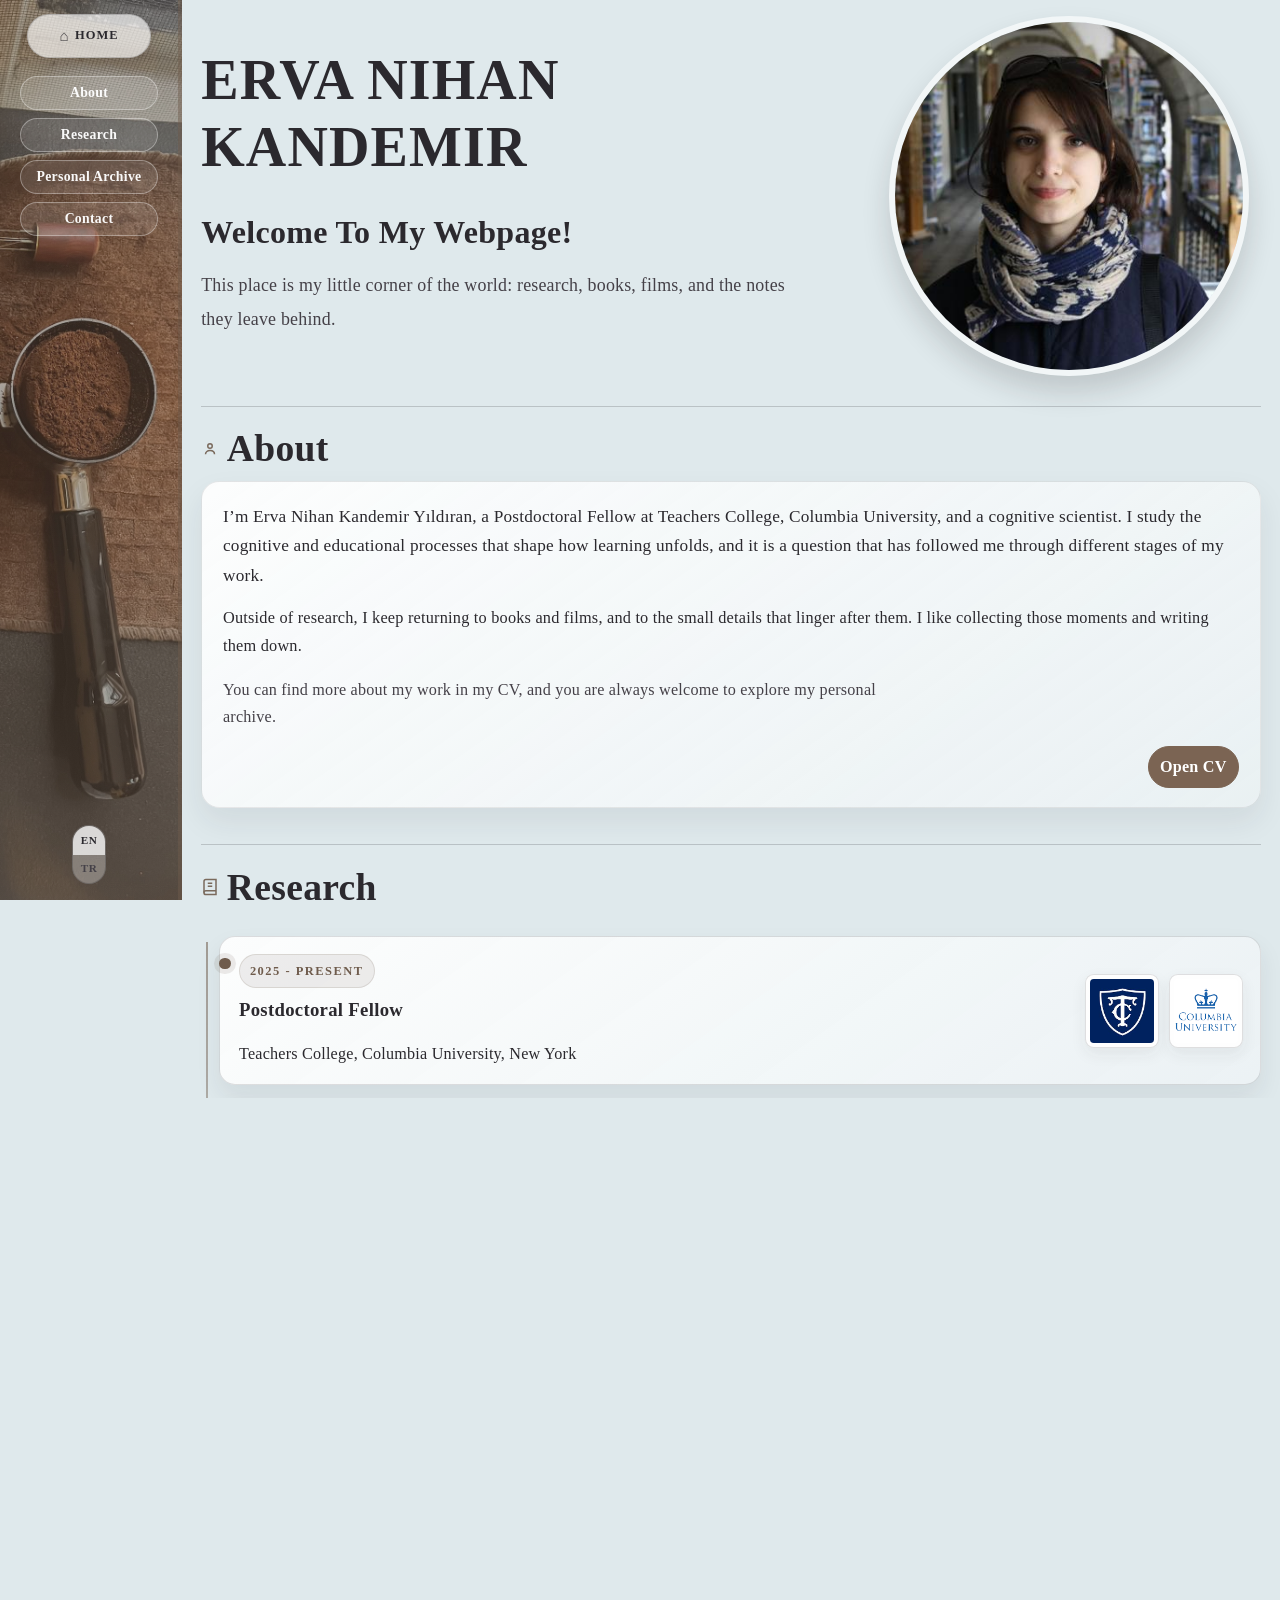
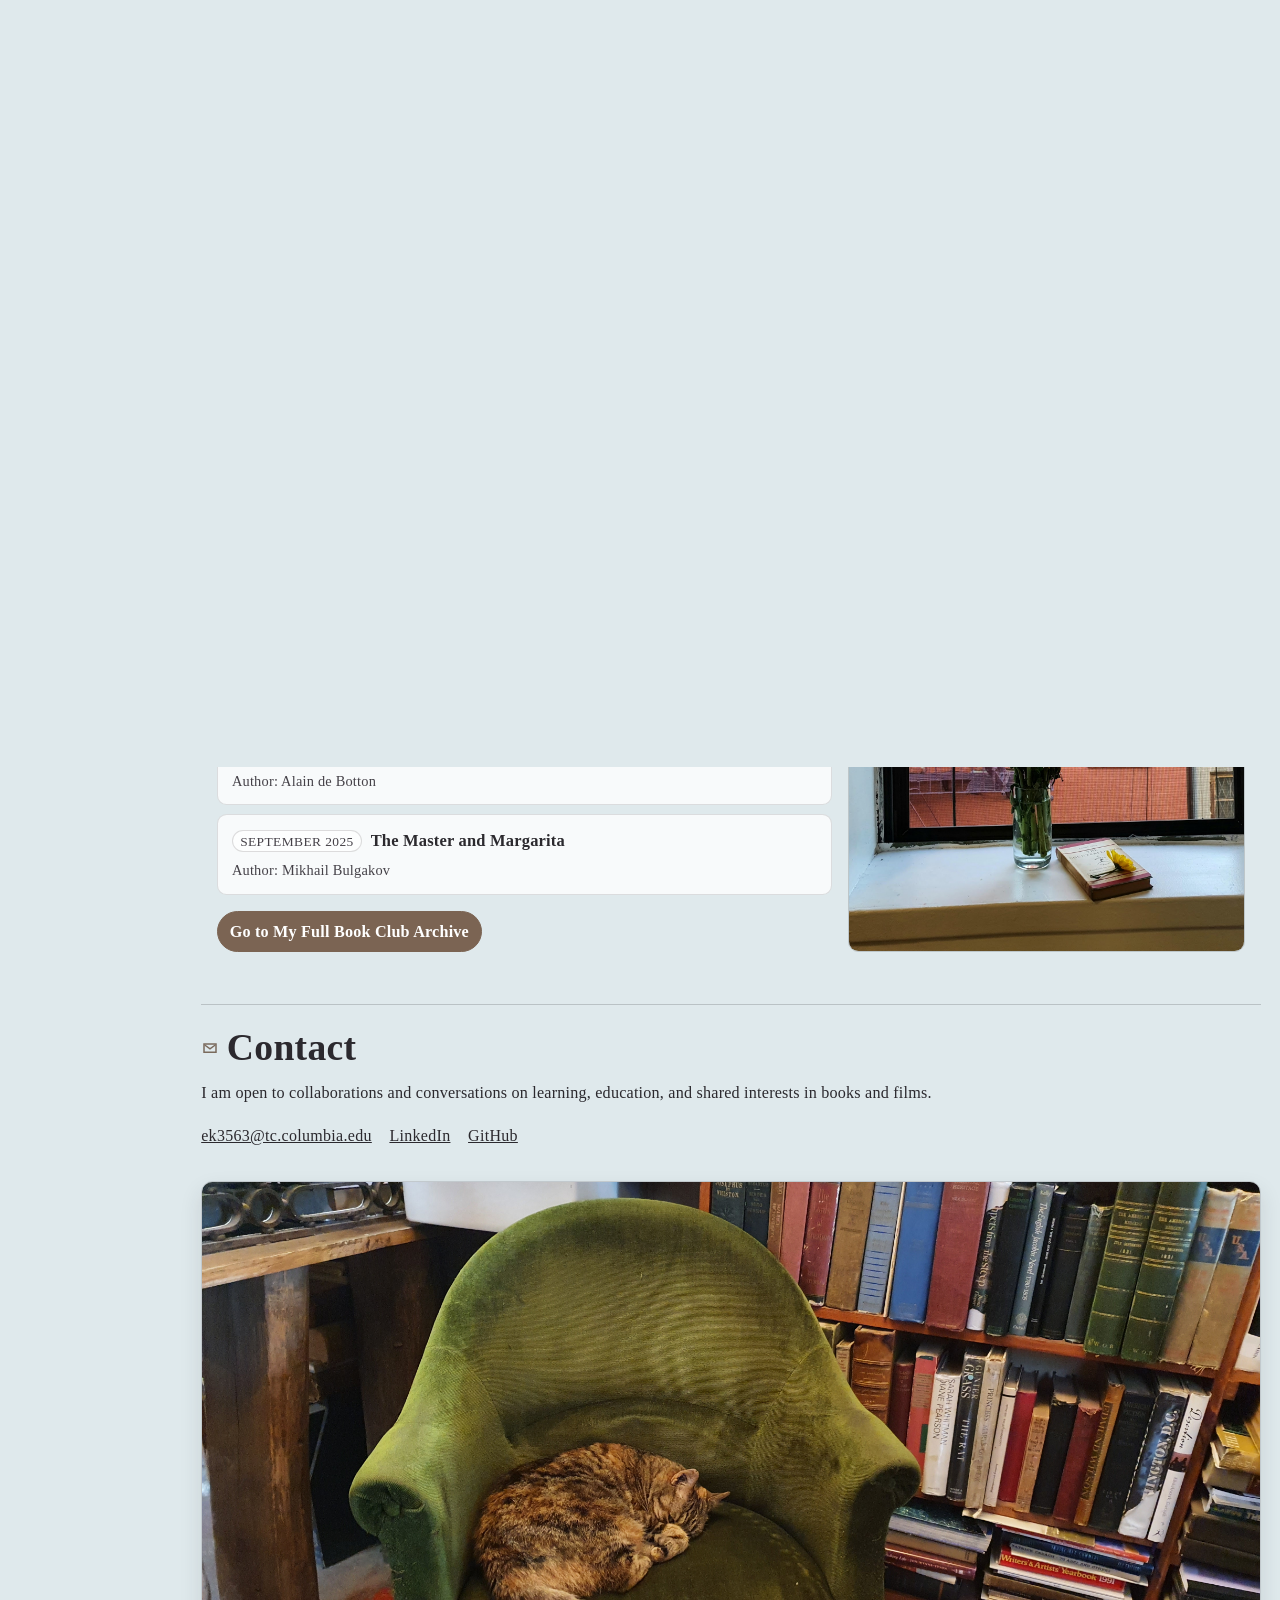
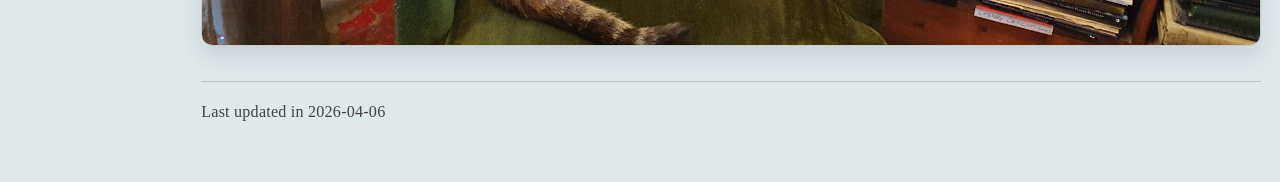
==== index.html @ 803fb1ad "aboutsection" ====
<!DOCTYPE html>
<html lang="en">
  <head>
    <meta charset="UTF-8" />
    <meta name="viewport" content="width=device-width, initial-scale=1.0" />
    <title>Erva Nihan Kandemir</title>
    <meta
      name="description"
      content="Personal website of Erva Nihan Kandemir: research, writing, and journal notes on films and books."
    />
    <link rel="preconnect" href="https://fonts.googleapis.com" />
    <link rel="preconnect" href="https://fonts.gstatic.com" crossorigin />
    <link rel="stylesheet" href="styles.css" />
  </head>
  <body>
    <div class="site-shell">
      <aside class="left-rail">
        <a class="ek-mark" href="index.html" aria-label="Home">
          Home
        </a>
        <nav class="site-nav" aria-label="Main navigation" data-i18n-aria-label="navAria">
          <a href="#about" data-i18n="navAbout">About</a>
          <a href="#work" data-i18n="navResearch">Research</a>
          <a href="#journal" data-i18n="navCorner">Personal Archive</a>
          <a href="#contact" data-i18n="navContact">Contact</a>
        </nav>
        <div class="lang-toggle" role="group" aria-label="Language switcher">
          <button class="lang-button is-active" data-lang-switch="en" type="button">EN</button>
          <button class="lang-button" data-lang-switch="tr" type="button">TR</button>
        </div>
      </aside>

      <div class="main-column">
        <main>
          <section class="hero section-reveal">
            <div class="hero-copy">
              <h1 data-i18n="heroName">ERVA NIHAN KANDEMIR</h1>
              <h2 class="hero-welcome" data-i18n="heroWelcome">Welcome To My Webpage!</h2>
              <p class="hero-text hero-intro-inline" data-i18n="heroSiteIntro">
                On this website, I share my research, reading life, and personal notes on books and films.
              </p>
            </div>
            <figure class="hero-photo-wrap">
              <img
                src="assets/images/profile/erva_resized_for_scholar.jpg"
                alt="Portrait of Erva Nihan Kandemir"
                class="hero-photo"
              />
            </figure>
          </section>

          <section class="section section-reveal about-section" id="about">
            <div class="section-heading">
              <h2 class="section-title-with-icon">
                <svg class="section-title-icon" viewBox="0 0 24 24" fill="none" stroke="currentColor" stroke-width="2" aria-hidden="true">
                  <circle cx="12" cy="8" r="3"></circle>
                  <path d="M6 19c0-3.2 2.7-5 6-5s6 1.8 6 5"></path>
                </svg>
                <span data-i18n="aboutTitle">About</span>
              </h2>
            </div>
            <div class="about-card">
              <div class="about-copy" data-i18n-html="aboutIntroMerged">
                <p>I’m Erva Nihan Kandemir Yıldıran, a Postdoctoral Fellow at Teachers College, Columbia University, and a cognitive scientist. I study the cognitive and educational processes that shape how learning unfolds, and it is a question that has followed me through different stages of my work.</p>
                <p>Outside of research, I keep returning to books and films, and to the small details that linger after them. I like collecting those moments and writing them down.</p>
              </div>
              <p class="section-end-cta">
                <span class="about-cv-note" data-i18n="aboutCvPrompt">Take a look at my CV for a fuller view of my academic path, research, and teaching.</span>
              </p>
              <p class="section-end-cta section-end-cta-right">
                <a href="cv.html" class="rail-action-link rail-action-link-brown" data-i18n="openCvButton">Open CV</a>
              </p>
            </div>
          </section>

          <section class="section section-reveal" id="work">
            <div class="section-heading">
              <h2 class="section-title-with-icon">
                <svg class="section-title-icon" viewBox="0 0 24 24" fill="none" stroke="currentColor" stroke-width="2" aria-hidden="true">
                  <path d="M4 19.5A2.5 2.5 0 0 1 6.5 17H20"></path>
                  <path d="M6.5 2H20v20H6.5A2.5 2.5 0 0 1 4 19.5v-15A2.5 2.5 0 0 1 6.5 2z"></path>
                  <line x1="9" y1="7" x2="15" y2="7"></line>
                  <line x1="9" y1="11" x2="15" y2="11"></line>
                </svg>
                <span data-i18n="workTitle">Research</span>
              </h2>
            </div>

            <div class="timeline">
              <article class="timeline-item">
                <div class="timeline-item-content">
                  <span class="timeline-period" data-i18n="periodPresent">2025 - Present</span>
                  <h3 data-i18n="timelinePostdoc">Postdoctoral Fellow</h3>
                  <p class="timeline-institutions">Teachers College, Columbia University, New York</p>
                </div>
                <div class="timeline-item-logos" aria-label="Institution logos">
                  <img class="school-logo" src="assets/images/institutions/tc.jpeg" alt="Teachers College logo" loading="lazy" />
                  <img class="school-logo" src="assets/images/institutions/columbia.png" alt="Columbia University logo" loading="lazy" />
                </div>
              </article>
              <article class="timeline-item">
                <div class="timeline-item-content">
                  <span class="timeline-period">2022 - 2025</span>
                  <h3 data-i18n="timelinePhd">PhD in Cognitive Science</h3>
                  <p class="timeline-institutions">CNRS and ENS-PSL, Paris</p>
                </div>
                <div class="timeline-item-logos" aria-label="Institution logos">
                  <img class="school-logo" src="assets/images/institutions/cnrs.svg" alt="CNRS logo" loading="lazy" />
                  <img class="school-logo" src="assets/images/institutions/ens_psl.png" alt="ENS-PSL logo" loading="lazy" />
                </div>
              </article>
              <article class="timeline-item">
                <div class="timeline-item-content">
                  <span class="timeline-period">2020 - 2022</span>
                  <h3 data-i18n="timelineMaster">Master's in Cognitive Science</h3>
                  <p class="timeline-institutions">ENS-PSL and Universite de Paris Cite</p>
                </div>
                <div class="timeline-item-logos" aria-label="Institution logos">
                  <img class="school-logo" src="assets/images/institutions/ens_psl.png" alt="ENS-PSL logo" loading="lazy" />
                  <img class="school-logo" src="assets/images/institutions/unipariscite.png" alt="Universite Paris Cite logo" loading="lazy" />
                </div>
              </article>
              <article class="timeline-item">
                <div class="timeline-item-content">
                  <span class="timeline-period">2016 - 2020</span>
                  <h3 data-i18n="timelinePsychology">Bachelor's in Psychology</h3>
                  <p class="timeline-institutions">Middle East Technical University (METU), Ankara</p>
                </div>
                <div class="timeline-item-logos" aria-label="Institution logos">
                  <img class="school-logo" src="assets/images/institutions/metu.png" alt="METU logo" loading="lazy" />
                </div>
              </article>
            </div>

            <div class="publication-list homepage-publications">
              <h3 data-i18n="publicationTitle">Selected Publications</h3>
              <ul>
                <li>
                  <strong>Kandemir, E. N.</strong>, Gurgand, L., Esposito, E., &amp; Ramus, F. (2026).
                  <em>A Meta-Analysis of the Impact of Feedback Timing on Learning Outcomes in Computer-Assisted Learning.</em>
                  <em>Educational Psychology Review</em>, 38, 13.
                  <a href="https://doi.org/10.1007/s10648-026-10117-8" target="_blank" rel="noreferrer"
                    >https://doi.org/10.1007/s10648-026-10117-8</a
                  >
                </li>
                <li>
                  <strong>Kandemir, E. N.</strong>, Vie, J. J., Sanchez-Ayte, A., Palombi, O., &amp; Ramus, F. (2026).
                  <em>Investigating the Influence of Training Difficulty on the Learning Outcomes of Medical Students.</em>
                  <em>Journal of Computer Assisted Learning</em>, 42(1), e70172.
                  <a href="https://doi.org/10.1002/jcal.70172" target="_blank" rel="noreferrer"
                    >https://doi.org/10.1002/jcal.70172</a
                  >
                </li>
                <li>
                  <strong>Kandemir, E. N.</strong>, Vie, J. J., Sanchez-Ayte, A., Palombi, O., &amp; Ramus, F. (2024, March).
                  <em>Adaptation of the Multi-Concept Multivariate Elo Rating System to Medical Students' Training Data.</em>
                  Proceedings of the 14th Learning Analytics and Knowledge Conference (pp. 123-133).
                  <a href="https://doi.org/10.1145/3636555.3636858" target="_blank" rel="noreferrer"
                    >https://doi.org/10.1145/3636555.3636858</a
                  >
                </li>
              </ul>
            </div>
            <p class="section-end-cta section-end-cta-right">
              <a href="research.html" class="rail-action-link rail-action-link-brown" data-i18n="workMoreButton">More about my research</a>
            </p>
          </section>

          <section class="section section-reveal" id="journal">
            <div class="archive-feature">
              <figure class="archive-feature-photo">
                <img src="assets/images/home/archive.jpg" alt="Erva in a bookstore" loading="lazy" />
              </figure>
              <div class="archive-feature-content">
                <div class="section-heading">
                  <h2 class="section-title-with-icon archive-feature-title">
                    <svg class="section-title-icon" viewBox="0 0 24 24" fill="none" stroke="currentColor" stroke-width="2" aria-hidden="true">
                      <circle cx="12" cy="12" r="1"></circle>
                      <path d="M12 1v6m0 6v6"></path>
                      <path d="M4.22 4.22l4.24 4.24m2.12 2.12l4.24 4.24M1 12h6m6 0h6"></path>
                      <path d="M4.22 19.78l4.24-4.24m2.12-2.12l4.24-4.24M19.78 19.78l-4.24-4.24m-2.12-2.12l-4.24-4.24"></path>
                    </svg>
                    <span data-i18n="journalHomeTitle">Personal Archive</span>
                  </h2>
                </div>
                <div class="archive-feature-text">
                  <p data-i18n="archiveIntro1">For as long as I can remember, I've wanted a library of my own.</p>
                  <p data-i18n="archiveIntro2">Because to me, libraries are memories, little life stories on their own.</p>
                  <p data-i18n="archiveIntro3">Maybe that's why, in every city I've lived in, I built small libraries, quiet accumulations of books gathered along the way. But each new beginning also meant leaving something behind. Shelves emptied, books dispersed. Leaving a library behind almost feels like losing memories.</p>
                  <p data-i18n="archiveIntro4">So I started looking for something more lasting. More portable.</p>
                  <p data-i18n="archiveIntro5">This space is the result: a digital archive of books and films, my own small library, reimagined.</p>
                  <p data-i18n="archiveIntro6">Here, I keep track of what I read and watch, along with notes, lines I love, and fragments that stay with me.</p>
                  <p data-i18n="archiveIntro7">In a way, this page is my personal timeline, a record not only of what I remember, but of what I choose to remember.</p>
                  <p data-i18n="archiveIntro8">Maybe something here will stay with you, too.</p>
                  <p data-i18n="archiveIntro9">Welcome.</p>
                </div>
                <p class="section-end-cta section-end-cta-right archive-feature-action-row">
                  <a href="journal.html?type=film" class="rail-action-link rail-action-link-brown" data-i18n="journalExplore">Go to My Full Archive</a>
                </p>
              </div>
            </div>

            <div class="home-latest-grid">
              <article class="home-latest-panel">
                <h3 class="section-title-with-icon">
                  <svg class="section-title-icon" viewBox="0 0 24 24" fill="none" stroke="currentColor" stroke-width="1.8" aria-hidden="true">
                    <rect x="3" y="5" width="18" height="14" rx="2"></rect>
                    <line x1="8" y1="5" x2="8" y2="19"></line>
                    <line x1="16" y1="5" x2="16" y2="19"></line>
                  </svg>
                  <span data-i18n="latestFilmsTitle">Latest Watched Films</span>
                </h3>
                <p data-i18n="latestFilmsText">Imported from my Letterboxd diary with watch date, release year, country, rating, and review notes.</p>
                <div id="latest-films-grid-home" class="latest-films-grid" aria-live="polite"></div>
              </article>

              <article class="home-latest-panel">
                <h3 class="section-title-with-icon">
                  <svg class="section-title-icon" viewBox="0 0 24 24" fill="none" stroke="currentColor" stroke-width="1.8" aria-hidden="true">
                    <path d="M4 5.5A2.5 2.5 0 0 1 6.5 3H20v16H6.5A2.5 2.5 0 0 0 4 21V5.5z"></path>
                    <line x1="8" y1="7" x2="16" y2="7"></line>
                    <line x1="8" y1="11" x2="16" y2="11"></line>
                  </svg>
                  <span data-i18n="latestBooksTitle">Latest Read Books</span>
                </h3>
                <p data-i18n="latestBooksText">The three most recent books from my personal reading shelf.</p>
                <div id="latest-books-grid-home" class="latest-films-grid" aria-live="polite"></div>
              </article>
            </div>

            <article class="bookclub-card bookclub-feature" id="bookclub-card">
              <div class="bookclub-feature-content">
                <div class="section-heading">
                  <h3 class="section-title-with-icon">
                    <svg class="section-title-icon" viewBox="0 0 24 24" fill="none" stroke="currentColor" stroke-width="1.8" aria-hidden="true">
                      <circle cx="8" cy="9" r="2"></circle>
                      <circle cx="16" cy="9" r="2"></circle>
                      <path d="M4 19c0-2.2 1.8-4 4-4"></path>
                      <path d="M20 19c0-2.2-1.8-4-4-4"></path>
                      <path d="M8 13h8"></path>
                    </svg>
                    <span data-i18n="journalBookClub">Book Club</span>
                  </h3>
                </div>
                <p data-i18n="journalBookClubText">Recent book club reads and moderators.</p>
                <ul id="bookclub-list" class="bookclub-list" aria-live="polite"></ul>
                <p class="section-end-cta">
                  <a href="bookclub.html" class="rail-action-link rail-action-link-brown" data-i18n="journalBookClubArchive">Go to My Full Book Club Archive</a>
                </p>
              </div>
              <figure class="bookclub-feature-photo">
                <img src="assets/images/home/flower.jpg" alt="Flowers by a window" loading="lazy" />
              </figure>
            </article>
          </section>

          <section class="section section-reveal" id="contact">
            <h2 class="section-title-with-icon">
              <svg class="section-title-icon" viewBox="0 0 24 24" fill="none" stroke="currentColor" stroke-width="2" aria-hidden="true">
                <path d="M4 6.5h16v11H4z"></path>
                <path d="m5 8 7 5 7-5"></path>
              </svg>
              <span data-i18n="contactTitle">Contact</span>
            </h2>
            <p data-i18n="contactText">
              I am always happy to connect for research collaborations, interdisciplinary projects, and thoughtful
              conversations around learning and education.
            </p>
            <div class="contact-links">
              <a href="mailto:ek3563@tc.columbia.edu">ek3563@tc.columbia.edu</a>
              <a href="https://www.linkedin.com/in/erva-nihan-kandemir" target="_blank" rel="noreferrer">LinkedIn</a>
              <a href="https://github.com/ervanihank" target="_blank" rel="noreferrer">GitHub</a>
            </div>
          </section>

          <figure class="archive-feature-cat archive-feature-cat-end section-reveal">
            <img src="assets/images/home/cat.jpg" alt="Cat resting on a windowsill" loading="lazy" />
          </figure>
        </main>

        <footer class="site-footer">
          <p data-i18n="footerText">Last updated in 2026-04-04</p>
        </footer>
      </div>
    </div>

    <script src="site-data.js"></script>
    <script src="script.js"></script>
  </body>
</html>
---- styles.css ----
:root { 
  --bg-main: #dfe9ec;
  --rail: #8b7a6f;
  --ink: #2b292e;
  --ink-soft: #454148;
  --card: #edf3f5;
  --line: #8f8589;
  --accent: #6f5c4d;
  --accent-soft: #b8a191;
  --white: #ffffff;
}

* {
  box-sizing: border-box;
}

html {
  scroll-behavior: smooth;
}

body {
  margin: 0;
  font-family: "Georgia", "Garamond", serif;
  font-size: 1rem;
  line-height: 1.68;
  color: var(--ink);
  background: var(--bg-main);
  letter-spacing: 0.3px;
}

h1,
h2,
h3,
h4,
summary {
  font-family: "Georgia", "Garamond", serif;
  margin-top: 0;
  line-height: 1.2;
  font-weight: 700;
}

p {
  margin-top: 0;
  font-size: 1.01rem;
  letter-spacing: 0.2px;
}

.site-shell {
  min-height: 100vh;
  display: grid;
  grid-template-columns: 182px minmax(0, 1fr);
}

.left-rail {
  background:
    linear-gradient(180deg, rgba(72, 56, 45, 0.45), rgba(95, 76, 62, 0.52)),
    url("assets/images/home/coffee.jpg") center / cover no-repeat,
    var(--rail);
  display: flex;
  flex-direction: column;
  justify-content: flex-start;
  align-items: center;
  gap: 0.9rem;
  padding: 0.85rem 0.4rem 1rem;
  position: sticky;
  top: 0;
  height: 100vh;
  border-right: 4px solid rgba(111, 92, 77, 0.45);
}

.ek-mark {
  width: 124px;
  height: 44px;
  display: inline-flex;
  align-items: center;
  justify-content: center;
  border-radius: 999px;
  background: rgba(255, 255, 255, 0.65);
  border: 1px solid rgba(43, 41, 46, 0.2);
  box-shadow: 0 6px 16px rgba(28, 22, 25, 0.18);
  color: var(--ink);
  text-decoration: none;
  font-size: 0.78rem;
  font-weight: 700;
  letter-spacing: 0.08em;
  text-transform: uppercase;
}

.ek-mark::before {
  content: "⌂";
  font-size: 0.95rem;
  margin-right: 0.35rem;
  opacity: 0.82;
}

.timeline-institutions {
  display: flex;
  align-items: center;
  flex-wrap: wrap;
  gap: 0.45rem;
}

.school-logo {
  width: 74px;
  height: 74px;
  object-fit: contain;
  border-radius: 0.55rem;
  background: rgba(255, 255, 255, 0.95);
  border: 1px solid rgba(43, 41, 46, 0.15);
  padding: 4px;
  box-shadow: 0 6px 16px rgba(43, 41, 46, 0.07);
}

.lang-toggle {
  display: inline-flex;
  flex-direction: column;
  margin-top: auto;
  border: 1px solid rgba(43, 41, 46, 0.25);
  border-radius: 999px;
  overflow: hidden;
  background: rgba(255, 255, 255, 0.3);
}

.rail-action-link {
  display: inline-flex;
  align-items: center;
  border-radius: 999px;
  border: 1px solid rgba(111, 92, 77, 0.45);
  background: rgba(255, 255, 255, 0.86);
  color: var(--ink);
  text-decoration: none;
  font-weight: 600;
  padding: 0.38rem 0.72rem;
}

.rail-action-link-brown {
  background: #7b6453;
  border-color: #7b6453;
  color: #ffffff;
}

.rail-action-link-brown:hover {
  background: #664f40;
  border-color: #664f40;
}

.section-end-cta {
  margin: 1rem 0 0;
}

.section-end-cta-right {
  display: flex;
  justify-content: flex-end;
}

.about-cv-note {
  display: inline-block;
  max-width: 44rem;
  color: var(--ink-soft);
}

.lang-button {
  border: 0;
  background: transparent;
  color: var(--ink-soft);
  font: inherit;
  font-size: 0.7rem;
  font-weight: 700;
  letter-spacing: 0.05em;
  padding: 0.3rem 0.45rem;
  cursor: pointer;
}

.lang-button.is-active {
  background: rgba(255, 255, 255, 0.7);
  color: var(--ink);
}

.main-column {
  width: min(1160px, 100%);
  margin: 0 auto;
  padding: 0 1.2rem 2.5rem;
}

.top-nav {
  display: none;
}

.site-nav {
  display: flex;
  flex-direction: column;
  align-items: center;
  gap: 0.5rem;
  margin-top: 0.25rem;
  width: 100%;
  padding: 0 0.35rem;
}

.site-nav a {
  display: inline-flex;
  align-items: center;
  justify-content: center;
  width: 100%;
  max-width: 138px;
  min-height: 34px;
  padding: 0.3rem 0.65rem;
  text-decoration: none;
  color: rgba(255, 255, 255, 0.96);
  font-weight: 600;
  font-size: 0.86rem;
  text-align: center;
  line-height: 1.15;
  border: 1px solid rgba(255, 255, 255, 0.34);
  border-radius: 999px;
  background: rgba(255, 255, 255, 0.1);
  transition: background 180ms ease, border-color 180ms ease, transform 180ms ease;
}

.site-nav a::before {
  content: none;
  display: none;
}

.site-nav a[data-i18n="navCorner"] {
  line-height: 1.15;
}

.site-nav a:hover {
  background: rgba(255, 255, 255, 0.2);
  border-color: rgba(255, 255, 255, 0.58);
  transform: translateY(-1px);
}

.hero {
  padding: 1rem 0 0.4rem;
  display: grid;
  grid-template-columns: 1.25fr 0.75fr;
  align-items: center;
  gap: clamp(1.2rem, 3vw, 2.5rem);
}

.hero-copy h1 {
  font-size: clamp(2rem, 5.2vw, 3.5rem);
  letter-spacing: 0.02em;
  margin-bottom: 2rem;
}

.hero-welcome {
  font-family: "Georgia", "Garamond", serif;
  font-size: clamp(1.3rem, 2.6vw, 2rem);
  margin-bottom: 1rem;
}

.hero-text {
  max-width: 62ch;
  color: var(--ink-soft);
  line-height: 1.82;
}

.hero-intro-inline {
  margin-top: 0.4rem;
  max-width: 38rem;
  padding: 0;
  background: none;
  border: 0;
  border-radius: 0;
  box-shadow: none;
  font-size: 1.12rem;
  line-height: 1.9;
}

.hero-photo-wrap {
  margin: 0;
  justify-self: center;
}
/* dsdjjdjj */
.hero-photo {
  width: min(360px, 74vw);
  aspect-ratio: 1;
  border-radius: 50%;
  object-fit: cover;
  border: 6px solid rgba(255, 255, 255, 0.6);
  box-shadow: 0 16px 28px rgba(28, 22, 25, 0.16);
}

.quick-links {
  display: grid;
  grid-template-columns: repeat(2, minmax(0, 1fr));
  gap: 1rem;
  margin-top: 1rem;
}

.quick-card {
  text-decoration: none;
  color: var(--ink);
  background: var(--card);
  border: 1px solid rgba(43, 41, 46, 0.15);
  border-radius: 0.9rem;
  padding: 1rem;
  transition: transform 180ms ease, box-shadow 180ms ease;
}

.quick-card:hover {
  transform: translateY(-3px);
  box-shadow: 0 8px 18px rgba(43, 41, 46, 0.15);
}

.quick-icon {
  width: 2.5rem;
  height: 2.5rem;
  color: var(--accent);
  margin-bottom: 0.6rem;
  opacity: 0.85;
}

.section {
  margin-top: 2.25rem;
  padding-top: 1.3rem;
  border-top: 1px solid rgba(43, 41, 46, 0.2);
}

.about-section {
  margin-top: 0.9rem;
  padding-top: 1.3rem;
}

.about-card {
  padding: 1.25rem 1.3rem 1.2rem;
  border-radius: 1.15rem;
  background: linear-gradient(145deg, rgba(255, 255, 255, 0.9), rgba(237, 243, 245, 0.74));
  border: 1px solid rgba(43, 41, 46, 0.1);
  box-shadow: 0 14px 30px rgba(43, 41, 46, 0.08);
}

.about-copy::after {
  content: "";
  display: block;
  clear: both;
}

.about-copy p {
  margin: 0 0 0.82rem;
  max-width: 68rem;
  line-height: 1.72;
  font-size: 1.02rem;
  color: var(--ink);
}

.about-copy p:first-of-type {
  font-size: 1.08rem;
}

/* Keep top-level homepage section titles visually consistent. */
.section > h2,
.section-heading > h2,
.archive-feature-title,
.bookclub-feature-content > .section-title-with-icon {
  font-size: clamp(2rem, 3vw, 2.35rem);
  line-height: 1.16;
  margin-bottom: 0.6rem;
}

.page-hero {
  margin-top: 0.4rem;
}

.page-hero h1 {
  font-size: clamp(1.8rem, 4.3vw, 3rem);
}

.research-page-lead,
.cv-summary {
  max-width: 48rem;
  color: var(--ink-soft);
}

.cv-kicker {
  display: inline-flex;
  align-items: center;
  padding: 0.34rem 0.65rem;
  border-radius: 999px;
  background: rgba(111, 92, 77, 0.12);
  border: 1px solid rgba(111, 92, 77, 0.2);
  font-size: 0.85rem;
  font-weight: 700;
  letter-spacing: 0.06em;
  text-transform: uppercase;
}

.research-hero-links {
  display: flex;
  flex-wrap: wrap;
  gap: 0.7rem;
  margin-top: 1rem;
}

.research-hero-links a,
.project-links a {
  display: inline-flex;
  align-items: center;
  justify-content: center;
  min-height: 38px;
  padding: 0.42rem 0.82rem;
  border-radius: 999px;
  border: 1px solid rgba(111, 92, 77, 0.38);
  background: rgba(255, 255, 255, 0.72);
  color: var(--ink);
  text-decoration: none;
  font-weight: 600;
  transition: transform 150ms ease, box-shadow 150ms ease, background 150ms ease;
}

.research-hero-links a:hover,
.project-links a:hover {
  transform: translateY(-2px);
  background: rgba(255, 255, 255, 0.94);
  box-shadow: 0 10px 18px rgba(43, 41, 46, 0.08);
}

.about-grid,
.timeline,
.journal-home-grid {
  display: grid;
  gap: 1rem;
  margin-top: 1rem;
}

.about-grid {
  grid-template-columns: repeat(3, minmax(0, 1fr));
}

#about .about-grid {
  gap: 1.05rem;
}

#about .about-grid article {
  position: relative;
  padding: 1.15rem 1.05rem 1.05rem;
  background: linear-gradient(145deg, rgba(255, 255, 255, 0.92), rgba(237, 243, 245, 0.86));
  border: 1px solid rgba(111, 92, 77, 0.2);
  border-radius: 1rem;
  box-shadow: 0 10px 24px rgba(43, 41, 46, 0.08);
  transition: transform 170ms ease, box-shadow 170ms ease, border-color 170ms ease;
}

#about .about-grid article:hover {
  transform: translateY(-3px);
  box-shadow: 0 14px 28px rgba(43, 41, 46, 0.12);
  border-color: rgba(111, 92, 77, 0.38);
}

#about .about-grid article h3 {
  display: inline-flex;
  align-items: center;
  gap: 0.48rem;
  margin-bottom: 0.55rem;
  font-size: 1.08rem;
}

#about .about-grid article h3::before {
  content: "";
  width: 0.6rem;
  height: 0.6rem;
  border-radius: 999px;
  background: var(--accent);
  box-shadow: 0 0 0 4px rgba(111, 92, 77, 0.14);
  flex: 0 0 auto;
}

#about .about-grid article:nth-child(2) h3::before {
  background: #5f7a8f;
  box-shadow: 0 0 0 4px rgba(95, 122, 143, 0.14);
}

#about .about-grid article:nth-child(3) h3::before {
  background: #7b6b8e;
  box-shadow: 0 0 0 4px rgba(123, 107, 142, 0.14);
}

#about .about-grid article p {
  margin: 0;
  line-height: 1.62;
}

.timeline {
  grid-template-columns: repeat(auto-fit, minmax(210px, 1fr));
}

#work .timeline {
  grid-template-columns: 1fr;
  gap: 0.85rem;
  margin-top: 1.1rem;
  padding-left: 1.1rem;
  position: relative;
}

#work .timeline::before {
  content: "";
  position: absolute;
  left: 0.28rem;
  top: 0.35rem;
  bottom: 0.35rem;
  width: 2px;
  background: linear-gradient(180deg, rgba(111, 92, 77, 0.55), rgba(111, 92, 77, 0.12));
}

#work .timeline .timeline-item {
  position: relative;
  padding: 1.05rem 1.05rem 1.05rem 1.2rem;
  display: grid;
  grid-template-columns: minmax(0, 1fr) auto;
  gap: 1rem;
  align-items: center;
  background: linear-gradient(145deg, rgba(255, 255, 255, 0.9), rgba(237, 243, 245, 0.86));
  box-shadow: 0 12px 24px rgba(43, 41, 46, 0.08);
}

#work .timeline .timeline-item::before {
  content: "";
  position: absolute;
  left: -0.03rem;
  top: 1.28rem;
  width: 0.72rem;
  height: 0.72rem;
  border-radius: 999px;
  background: var(--accent);
  box-shadow: 0 0 0 5px rgba(111, 92, 77, 0.12);
}

.timeline-item-content {
  min-width: 0;
}

#work .timeline .timeline-item-logos {
  display: flex;
  align-items: center;
  justify-content: flex-end;
  flex-wrap: wrap;
  gap: 0.65rem;
  max-width: 184px;
}

#work .timeline .timeline-institutions {
  margin: 0;
}

.research-section-intro {
  margin-bottom: 1.05rem;
  color: var(--ink-soft);
  max-width: 52rem;
}

.research-project-grid {
  display: grid;
  grid-template-columns: repeat(auto-fit, minmax(250px, 1fr));
  gap: 1rem;
}

.research-project-card {
  display: flex;
  flex-direction: column;
  overflow: hidden;
  background: linear-gradient(180deg, rgba(255, 255, 255, 0.84), rgba(237, 243, 245, 0.96));
  border: 1px solid rgba(43, 41, 46, 0.15);
  border-radius: 1rem;
  box-shadow: 0 12px 26px rgba(43, 41, 46, 0.08);
  transition: transform 170ms ease, box-shadow 170ms ease, border-color 170ms ease;
}

.research-project-card:hover {
  transform: translateY(-4px);
  box-shadow: 0 18px 34px rgba(43, 41, 46, 0.12);
  border-color: rgba(111, 92, 77, 0.34);
}

.project-figure {
  width: 100%;
  height: 190px;
  display: block;
  border-bottom: 1px solid rgba(43, 41, 46, 0.08);
  background: rgba(255, 255, 255, 0.82);
}

.project-figure-illustration {
  object-fit: cover;
}

.project-body {
  display: flex;
  flex: 1 1 auto;
  flex-direction: column;
  padding: 1rem 1.05rem 1.1rem;
}

.project-body h3 {
  margin-bottom: 0.55rem;
  font-size: 1.18rem;
}

.project-body p {
  margin-bottom: 0.75rem;
}

.project-meta {
  color: var(--ink-soft);
  font-size: 0.95rem;
}

.project-links {
  display: flex;
  flex-wrap: wrap;
  gap: 0.55rem;
  margin-top: auto;
}

.cv-header-grid,
.cv-two-column {
  display: grid;
  grid-template-columns: repeat(2, minmax(0, 1fr));
  gap: 1rem;
}

.cv-panel,
.cv-item {
  background: linear-gradient(145deg, rgba(255, 255, 255, 0.92), rgba(237, 243, 245, 0.86));
  border: 1px solid rgba(111, 92, 77, 0.2);
  border-radius: 1rem;
  box-shadow: 0 10px 24px rgba(43, 41, 46, 0.08);
  padding: 1rem 1.05rem;
}

.cv-contact-card p,
.cv-focus-card p,
.cv-meta {
  color: var(--ink-soft);
}

.cv-inline-list,
.cv-list {
  margin: 0;
  padding-left: 1rem;
}

.cv-inline-list li,
.cv-list li {
  margin-bottom: 0.45rem;
}

.cv-timeline,
.cv-stack {
  display: grid;
  gap: 1rem;
}

.journal-home-grid {
  grid-template-columns: 1fr;
  gap: 1.1rem;
}

.archive-feature {
  display: grid;
  grid-template-columns: minmax(260px, 0.9fr) minmax(0, 1.1fr);
  gap: 1.35rem;
  align-items: stretch;
}

.archive-feature-photo {
  margin: 0;
  border-radius: 0.75rem;
  overflow: hidden;
  border: 1px solid rgba(43, 41, 46, 0.2);
  box-shadow: 0 16px 30px rgba(43, 41, 46, 0.16);
}

.archive-feature-photo img {
  width: 100%;
  height: 100%;
  min-height: 560px;
  object-fit: cover;
  display: block;
}

.archive-feature-content {
  min-width: 0;
  display: flex;
  flex-direction: column;
}

.archive-feature-title {
  margin-bottom: 0.6rem;
}

.archive-feature-text {
  color: var(--ink-soft);
}

.archive-feature-action-row {
  margin-top: auto;
  padding-top: 0.6rem;
}

.archive-feature-cat {
  margin: 0.95rem 0 0;
  width: 100%;
  max-width: 100%;
  border-radius: 0.7rem;
  overflow: hidden;
  border: 1px solid rgba(43, 41, 46, 0.16);
  box-shadow: 0 10px 22px rgba(43, 41, 46, 0.12);
}

.archive-feature-cat img {
  display: block;
  width: 100%;
  aspect-ratio: 16 / 7;
  object-fit: cover;
}

.archive-feature-cat-end {
  margin-top: 2rem;
}

.archive-feature-text p {
  margin-bottom: 0.72rem;
  line-height: 1.68;
  font-size: 1.01rem;
  letter-spacing: 0.2px;
}

.archive-feature-cta {
  margin: 0.9rem 0 0;
}

.archive-feature-cta-strong {
  margin: 0.9rem 0 1rem;
}

.archive-feature-cta-strong .rail-action-link {
  display: inline-flex;
  justify-content: center;
  min-width: 230px;
  padding: 0.62rem 1.05rem;
  background: var(--accent);
  color: var(--white);
  border-color: transparent;
  box-shadow: 0 10px 20px rgba(43, 41, 46, 0.2);
  font-weight: 700;
}

.archive-feature-cta-strong .rail-action-link:hover {
  background: #5f4f43;
}

.archive-feature-cta-note {
  margin-top: 0.35rem;
  color: var(--ink-soft);
  font-size: 0.94rem;
}

.bookclub-feature {
  margin-top: 1.35rem;
  padding: 1rem;
  display: grid;
  grid-template-columns: minmax(0, 1.55fr) minmax(260px, 1fr);
  gap: 1rem;
  align-items: stretch;
}

.bookclub-feature-content {
  min-width: 0;
}

.bookclub-feature-photo {
  margin: 0;
  border-radius: 0.65rem;
  overflow: hidden;
  border: 1px solid rgba(43, 41, 46, 0.18);
  min-height: 360px;
}

.bookclub-feature-photo img {
  width: 100%;
  height: 100%;
  object-fit: cover;
  display: block;
}

.home-latest-grid {
  display: grid;
  grid-template-columns: 1fr;
  gap: 1rem;
  margin-top: 1.25rem;
}

.home-latest-panel {
  width: 100%;
  background: rgba(255, 255, 255, 0.42);
  border: 1px solid rgba(43, 41, 46, 0.14);
  border-radius: 1rem;
  padding: 1.15rem;
  box-shadow: 0 8px 18px rgba(43, 41, 46, 0.06);
}

.home-latest-panel > p {
  margin-bottom: 0.55rem;
  max-width: 56ch;
  line-height: 1.55;
}

.home-latest-panel .latest-films-grid {
  grid-template-columns: repeat(3, minmax(0, 1fr));
}

.home-latest-panel .latest-films-grid .entry-card {
  min-width: 0;
}

.section-title-with-icon {
  display: inline-flex;
  align-items: center;
  gap: 0.48rem;
  margin-bottom: 0.35rem;
}

.section-title-icon {
  width: 18px;
  height: 18px;
  color: var(--accent);
  opacity: 0.9;
  flex: 0 0 auto;
}

.latest-films-grid {
  display: grid;
  grid-template-columns: repeat(3, minmax(0, 1fr));
  gap: 0.8rem;
  margin-top: 1rem;
}

.latest-film-card h4 {
  margin-bottom: 0.3rem;
}

.about-grid article,
.timeline-item,
.journal-home-grid article,
.journal-home-grid .journal-sub-link,
.library-country,
.entry-card,
.creator-group {
  background: var(--card);
  border: 1px solid rgba(43, 41, 46, 0.15);
  border-radius: 1rem;
  padding: 1.05rem;
  box-shadow: 0 7px 16px rgba(43, 41, 46, 0.06);
}

.journal-sub-link {
  display: block;
  text-decoration: none;
  color: inherit;
  transition: transform 150ms ease, box-shadow 150ms ease;
}

.library-link-card {
  grid-column: 1 / -1;
  background: linear-gradient(120deg, rgba(197, 217, 221, 0.44), rgba(255, 255, 255, 0.9));
  border-color: rgba(111, 92, 77, 0.35);
}

.library-link-card h3 {
  margin-bottom: 0.35rem;
}

.bookclub-card {
  cursor: default;
  grid-column: 1 / -1;
}

.bookclub-archive-cta {
  margin: 0.75rem 0 0;
}

.bookclub-archive-cta a {
  display: inline-flex;
  align-items: center;
  border-radius: 999px;
  border: 1px solid rgba(111, 92, 77, 0.45);
  background: rgba(255, 255, 255, 0.86);
  color: var(--ink);
  text-decoration: none;
  font-weight: 600;
  padding: 0.42rem 0.78rem;
}

.bookclub-archive-cta a:hover {
  background: rgba(255, 255, 255, 1);
}

.journal-home-grid .journal-sub-link:hover {
  transform: translateY(-2px);
  box-shadow: 0 8px 18px rgba(43, 41, 46, 0.11);
}

#latest-films-grid-home,
#latest-books-grid-home {
  display: grid;
  grid-template-columns: repeat(3, minmax(0, 1fr));
  gap: 0.75rem;
  margin-top: 0.75rem;
}

#latest-films-grid-home .entry-card,
#latest-books-grid-home .entry-card {
  min-width: 0;
  padding: 0.9rem;
}

#latest-films-grid-home .entry-cover-wrap,
#latest-books-grid-home .entry-cover-wrap {
  max-width: 78px;
  margin-bottom: 0.5rem;
}

.entry-cover.is-placeholder {
  display: grid;
  place-items: center;
  background: linear-gradient(135deg, rgba(111, 92, 77, 0.08), rgba(129, 110, 98, 0.18));
  border: 1px dashed rgba(111, 92, 77, 0.28);
}

.cover-placeholder-icon {
  width: 38%;
  height: 38%;
  color: rgba(111, 92, 77, 0.8);
}

.entry-cover.book-placeholder .cover-placeholder-icon {
  color: rgba(79, 100, 116, 0.82);
}

.entry-cover.film-placeholder .cover-placeholder-icon {
  color: rgba(111, 92, 77, 0.85);
}

#latest-films-grid-home .entry-card h4,
#latest-books-grid-home .entry-card h4 {
  font-size: 1.03rem;
  line-height: 1.3;
  margin-bottom: 0.45rem;
}

#latest-films-grid-home .journal-meta,
#latest-books-grid-home .journal-meta {
  margin: 0.26rem 0 0;
}

.bookclub-list {
  list-style: none;
  margin: 0.6rem 0 0;
  padding: 0;
  display: grid;
  gap: 0.55rem;
}

.bookclub-item {
  display: block;
  background: rgba(255, 255, 255, 0.78);
  border: 1px solid rgba(43, 41, 46, 0.14);
  border-radius: 0.6rem;
  padding: 0.72rem 0.86rem;
}

.bookclub-item-text {
  display: grid;
  gap: 0.25rem;
}

.bookclub-line {
  margin: 0;
  display: flex;
  align-items: baseline;
  gap: 0.55rem;
  flex-wrap: wrap;
}

.bookclub-date {
  font-size: 0.77rem;
  line-height: 1;
  letter-spacing: 0.03em;
  text-transform: uppercase;
  color: var(--ink-soft);
  border: 1px solid rgba(43, 41, 46, 0.16);
  background: rgba(255, 255, 255, 0.7);
  border-radius: 999px;
  padding: 0.2rem 0.45rem;
}

.bookclub-title {
  font-size: 1.03rem;
}

.bookclub-author {
  margin: 0;
  color: var(--ink-soft);
  font-size: 0.9rem;
}

.bookclub-mini-cover {
  width: 46px;
  min-width: 46px;
  aspect-ratio: 2 / 3;
  object-fit: cover;
  border-radius: 0.35rem;
  border: 1px solid rgba(43, 41, 46, 0.18);
  background: rgba(255, 255, 255, 0.55);
}

.bookclub-grid {
  display: grid;
  grid-template-columns: 1fr;
  gap: 1.05rem;
  position: relative;
  padding-left: 1.25rem;
}

.bookclub-grid::before {
  content: "";
  position: absolute;
  left: 0.43rem;
  top: 0.45rem;
  bottom: 0.45rem;
  width: 2px;
  background: linear-gradient(to bottom, rgba(111, 92, 77, 0.38), rgba(111, 92, 77, 0.08));
}

.bookclub-entry {
  background: linear-gradient(145deg, rgba(255, 255, 255, 0.9), rgba(237, 243, 245, 0.92));
  border: 1px solid rgba(43, 41, 46, 0.12);
  border-radius: 1rem;
  padding: 0.82rem;
  display: grid;
  grid-template-columns: minmax(220px, 280px) minmax(0, 1fr);
  gap: 0.95rem;
  align-items: start;
  position: relative;
  box-shadow: 0 10px 24px rgba(43, 41, 46, 0.08);
}

.bookclub-entry::before {
  content: "";
  position: absolute;
  left: -1.2rem;
  top: 1.2rem;
  width: 0.72rem;
  height: 0.72rem;
  border-radius: 999px;
  border: 2px solid rgba(111, 92, 77, 0.5);
  background: rgba(255, 255, 255, 0.92);
  box-shadow: 0 0 0 4px rgba(223, 233, 236, 0.95);
}

.bookclub-cover {
  width: 100%;
  aspect-ratio: 16 / 10;
  object-fit: contain;
  border-radius: 0.72rem;
  border: 1px solid rgba(43, 41, 46, 0.12);
  background: rgba(255, 255, 255, 0.72);
}

.bookclub-cover-fallback {
  display: grid;
  place-items: center;
  text-align: center;
  padding: 0.9rem;
  font-size: 0.92rem;
  color: var(--ink-soft);
}

.bookclub-entry-body h3 {
  margin: 0 0 0.35rem;
  font-size: 1.08rem;
  letter-spacing: 0.01em;
}

.bookclub-entry-body p {
  margin: 0.2rem 0 0;
}

.bookclub-date-stack {
  margin-top: 0.35rem;
}

.bookclub-date-caption {
  margin: 0;
  font-size: 0.78rem;
  letter-spacing: 0.06em;
  text-transform: uppercase;
}

.bookclub-date-badge {
  margin-top: 0.18rem;
  display: inline-flex;
  align-items: center;
  gap: 0.32rem;
  padding: 0.3rem 0.58rem;
  border: 1px solid rgba(111, 92, 77, 0.22);
  border-radius: 0.55rem;
  background: rgba(255, 255, 255, 0.86);
}

.bookclub-date-month {
  font-weight: 600;
  color: var(--ink);
}

#bookclub-timeline {
  margin-top: 0.2rem;
  margin-bottom: 1rem;
  letter-spacing: 0.04em;
  font-size: 0.86rem;
  text-transform: uppercase;
  border-left: 3px solid rgba(111, 92, 77, 0.28);
  padding-left: 0.55rem;
  color: rgba(69, 65, 72, 0.86);
}

.bookclub-item div {
  display: grid;
  gap: 0.1rem;
  min-width: 0;
}

.bookclub-item strong,
.bookclub-item span {
  white-space: nowrap;
  overflow: hidden;
  text-overflow: ellipsis;
}

.bookclub-item span {
  color: var(--ink-soft);
  font-size: 0.84rem;
}

.bookclub-entry-link {
  text-decoration: none;
  color: inherit;
  display: block;
}

.bookclub-entry-link .bookclub-entry {
  transition: transform 170ms ease, box-shadow 170ms ease, border-color 170ms ease;
}

.bookclub-entry-link:hover .bookclub-entry {
  transform: translateY(-3px);
  border-color: rgba(111, 92, 77, 0.35);
  box-shadow: 0 16px 32px rgba(43, 41, 46, 0.12);
}

@media (max-width: 720px) {
  .bookclub-grid {
    padding-left: 1rem;
  }

  .bookclub-grid::before {
    left: 0.3rem;
  }

  .bookclub-entry {
    grid-template-columns: 1fr;
  }

  .bookclub-entry::before {
    left: -0.98rem;
  }

  .bookclub-cover {
    max-width: 160px;
  }
}

.journal-sub-link:hover {
  transform: translateY(-2px);
  box-shadow: 0 7px 16px rgba(43, 41, 46, 0.12);
}

.section-heading {
  display: flex;
  justify-content: space-between;
  align-items: baseline;
  gap: 1rem;
  flex-wrap: wrap;
}

.section-heading a {
  color: var(--ink);
}

.timeline-period {
  display: inline-block;
  margin-bottom: 0.7rem;
  font-size: 0.78rem;
  letter-spacing: 0.12em;
  text-transform: uppercase;
  color: var(--accent);
  font-weight: 700;
  padding: 0.34rem 0.62rem;
  border-radius: 999px;
  background: rgba(111, 92, 77, 0.1);
  border: 1px solid rgba(111, 92, 77, 0.16);
}

.publication-list ul {
  margin: 0;
  padding-left: 1rem;
}

.publication-list li {
  margin-bottom: 0.75rem;
  color: var(--ink-soft);
}

.homepage-publications {
  margin-top: 1.6rem;
}

.homepage-publications h3 {
  margin-bottom: 0.95rem;
}

.journal-filters,
.country-filters {
  display: flex;
  flex-wrap: wrap;
  gap: 0.6rem;
  margin-bottom: 1rem;
}

.filter-button,
.country-button {
  background: rgba(255, 255, 255, 0.45);
  border: 1px solid rgba(43, 41, 46, 0.25);
  color: var(--ink);
  border-radius: 999px;
  padding: 0.4rem 0.85rem;
  font: inherit;
  font-size: 0.9rem;
  cursor: pointer;
}

.filter-button.is-active,
.country-button.is-active {
  background: var(--accent);
  color: var(--white);
  border-color: var(--accent);
}

.journal-hint,
.journal-meta,
.entry-note,
.entry-tags,
.creator-meta,
.country-count,
.empty-state {
  color: var(--ink-soft);
}

.journal-grid {
  display: grid;
  grid-template-columns: 1fr;
  gap: 1rem;
}

.country-map {
  width: 100%;
  min-height: 420px;
  margin-bottom: 1rem;
  border-radius: 0.9rem;
  background: rgba(255, 255, 255, 0.45);
  border: 1px solid rgba(43, 41, 46, 0.15);
  overflow: hidden;
}

.library-country-header {
  display: flex;
  justify-content: space-between;
  align-items: baseline;
  border-bottom: 1px dashed rgba(43, 41, 46, 0.28);
  padding-bottom: 0.55rem;
  margin-bottom: 0.8rem;
}

.creator-group {
  margin-bottom: 0.75rem;
  background: rgba(255, 255, 255, 0.45);
}

.creator-group summary {
  cursor: pointer;
  list-style: none;
  display: flex;
  justify-content: space-between;
  align-items: baseline;
  gap: 0.7rem;
}

.creator-group summary::-webkit-details-marker {
  display: none;
}

.entry-list {
  display: grid;
  grid-template-columns: repeat(auto-fill, minmax(210px, 1fr));
  gap: 0.7rem;
  margin-top: 0.7rem;
}

.entry-card {
  background: rgba(255, 255, 255, 0.66);
  padding: 0.75rem;
  max-width: 260px;
}

.entry-type {
  margin: 0;
  font-size: 0.72rem;
  letter-spacing: 0.08em;
  text-transform: uppercase;
  color: var(--ink-soft);
}

.entry-card h4 {
  margin: 0.35rem 0 0.3rem;
  font-size: 1.02rem;
}

.entry-cover-wrap {
  width: 100%;
  max-width: 95px;
  margin: 0 0 0.65rem;
}

.entry-cover {
  width: 100%;
  display: block;
  aspect-ratio: 2 / 3;
  object-fit: cover;
  border-radius: 0.5rem;
  border: 1px solid rgba(43, 41, 46, 0.14);
  background: rgba(255, 255, 255, 0.5);
}

.entry-note,
.entry-tags {
  margin: 0.45rem 0 0;
  font-size: 0.94rem;
}

.contact-links {
  display: flex;
  flex-wrap: wrap;
  gap: 1.1rem;
}

.contact-links a {
  color: var(--ink);
}

.site-footer {
  margin-top: 2.2rem;
  border-top: 1px solid rgba(43, 41, 46, 0.2);
  padding-top: 1rem;
  color: var(--ink-soft);
}

.section-reveal {
  opacity: 0;
  transform: translateY(16px);
  transition: opacity 520ms ease, transform 520ms ease;
}

.section-reveal.is-visible {
  opacity: 1;
  transform: translateY(0);
}

.journal-controls {
  margin-bottom: 1.5rem;
}

.scoped-controls {
  margin-top: 1rem;
  margin-bottom: 1rem;
}

.scope-switch {
  display: flex;
  flex-wrap: wrap;
  gap: 0.7rem;
  margin-bottom: 0.9rem;
}

.library-scope-button {
  display: inline-flex;
  align-items: center;
  justify-content: center;
  padding: 0.7rem 1rem;
  border-radius: 999px;
  border: 1px solid rgba(43, 41, 46, 0.18);
  background: rgba(255, 255, 255, 0.68);
  color: var(--ink);
  text-decoration: none;
  font: inherit;
  font-weight: 600;
  cursor: pointer;
  transition: transform 140ms ease, background 140ms ease, border-color 140ms ease;
}

.library-scope-button:hover {
  transform: translateY(-1px);
  background: rgba(255, 255, 255, 0.92);
  border-color: rgba(111, 92, 77, 0.35);
}

.library-scope-button.is-active {
  background: #8a6e5a;
  color: #fff8f0;
  border-color: #7a5f4d;
}

.basic-filters {
  align-items: end;
}

.journal-search {
  margin-bottom: 1rem;
}

.advanced-filters {
  display: grid;
  grid-template-columns: repeat(auto-fit, minmax(180px, 1fr));
  gap: 0.7rem;
}

.filter-field-wide {
  grid-column: 1 / -1;
}

.filter-field {
  display: flex;
  flex-direction: column;
  gap: 0.35rem;
}

.filter-field span {
  font-size: 0.84rem;
  font-weight: 600;
  color: var(--ink-soft);
}

.search-stats {
  margin-top: 0.75rem;
}

.search-box {
  width: 100%;
  max-width: 500px;
  padding: 0.7rem 1rem;
  border: 1px solid rgba(43, 41, 46, 0.25);
  border-radius: 0.6rem;
  background: rgba(255, 255, 255, 0.65);
  font: inherit;
  font-size: 1rem;
  color: var(--ink);
}

.search-box::placeholder {
  color: var(--ink-soft);
  opacity: 0.6;
}

.search-box:focus {
  outline: none;
  border-color: var(--accent);
  background: rgba(255, 255, 255, 0.9);
}

.search-box select,
select.search-box {
  appearance: none;
}

@media (max-width: 720px) {
  .filter-field-wide {
    grid-column: auto;
  }
}

.entry-card {
  cursor: pointer;
  background: rgba(255, 255, 255, 0.66);
  transition: transform 140ms ease, box-shadow 140ms ease;
}

.entry-card:hover {
  transform: translateY(-2px);
  box-shadow: 0 6px 16px rgba(43, 41, 46, 0.12);
}

.page-detail {
  padding: 1.2rem 0;
}

.entry-header {
  margin-bottom: 0.45rem;
}

.entry-header-layout {
  display: flex;
  gap: 1.2rem;
  align-items: flex-start;
  justify-content: space-between;
  flex-direction: row-reverse;
}

.entry-header-text {
  flex: 1;
  min-width: 0;
  max-width: 100%;
}

.entry-header-text h1 {
  font-size: clamp(1.8rem, 2.8vw, 2.6rem);
  line-height: 1.14;
  margin-bottom: 0.55rem;
}

.entry-detail-cover {
  width: 228px;
  min-width: 228px;
  aspect-ratio: 2 / 3;
  object-fit: cover;
  border-radius: 0.55rem;
  border: 1px solid rgba(43, 41, 46, 0.2);
  background: rgba(255, 255, 255, 0.5);
  box-shadow: 0 10px 26px rgba(43, 41, 46, 0.18);
}

.entry-detail-cover.is-placeholder {
  display: grid;
  place-items: center;
  background: linear-gradient(135deg, rgba(111, 92, 77, 0.08), rgba(129, 110, 98, 0.18));
  border: 1px dashed rgba(111, 92, 77, 0.28);
}

.entry-detail-cover.book-placeholder .cover-placeholder-icon {
  width: 38%;
  height: 38%;
  color: rgba(79, 100, 116, 0.82);
}

.entry-detail-cover.film-placeholder .cover-placeholder-icon {
  width: 38%;
  height: 38%;
  color: rgba(111, 92, 77, 0.85);
}

.entry-meta-detail {
  display: grid;
  grid-template-columns: repeat(auto-fit, minmax(120px, 1fr));
  gap: 0.7rem 0.9rem;
  margin: 0;
  padding: 0.8rem 0.95rem;
  background: rgba(255, 255, 255, 0.35);
  border-radius: 0.6rem;
  border: 1px solid rgba(43, 41, 46, 0.14);
}

.entry-header .entry-meta-detail {
  margin-top: 0.55rem;
}

.entry-meta-detail .meta-label {
  font-size: 0.82rem;
  letter-spacing: 0.01em;
}

.entry-meta-detail .meta-value {
  font-size: 0.98rem;
  line-height: 1.3;
}

.meta-item {
  display: flex;
  flex-direction: column;
}

.meta-label {
  font-weight: 600;
  color: var(--ink-soft);
  font-size: 0.9rem;
  margin-bottom: 0.3rem;
}

.essay-content {
  max-width: 72ch;
  line-height: 1.72;
  margin: 1.1rem 0 1.45rem;
}

.essay-content h3 {
  font-size: 1.3rem;
  margin-top: 1.5rem;
  margin-bottom: 0.8rem;
}

.related-entries-section {
  margin-top: 1.8rem;
}

.related-entry-grid {
  display: grid;
  grid-template-columns: repeat(auto-fit, minmax(132px, 168px));
  gap: 0.8rem;
  margin-top: 0.9rem;
}

.related-entry-card {
  display: grid;
  grid-template-rows: auto 1fr;
  text-decoration: none;
  color: inherit;
  background: rgba(255, 255, 255, 0.56);
  border: 1px solid rgba(43, 41, 46, 0.13);
  border-radius: 0.85rem;
  overflow: hidden;
  box-shadow: 0 10px 22px rgba(43, 41, 46, 0.09);
  transition: transform 140ms ease, box-shadow 140ms ease, border-color 140ms ease;
}

.related-entry-card:hover,
.related-entry-card:focus-visible {
  transform: translateY(-2px);
  box-shadow: 0 14px 28px rgba(43, 41, 46, 0.13);
  border-color: rgba(111, 92, 77, 0.35);
}

.related-entry-cover {
  width: 100%;
  aspect-ratio: 3 / 4;
  object-fit: cover;
  background: rgba(255, 255, 255, 0.6);
}

.related-entry-cover.is-placeholder {
  display: grid;
  place-items: center;
  background: linear-gradient(135deg, rgba(111, 92, 77, 0.08), rgba(129, 110, 98, 0.18));
  border-bottom: 1px dashed rgba(111, 92, 77, 0.22);
}

.related-entry-cover .cover-placeholder-icon {
  width: 32%;
  height: 32%;
  color: rgba(111, 92, 77, 0.8);
}

.related-entry-text {
  padding: 0.65rem 0.72rem 0.76rem;
}

.related-entry-text h4 {
  margin: 0 0 0.35rem;
  font-size: 0.94rem;
  line-height: 1.35;
}

.related-entry-meta,
.related-entry-submeta {
  margin: 0;
  color: var(--ink-soft);
  font-size: 0.84rem;
  line-height: 1.45;
}

.related-entry-submeta {
  margin-top: 0.18rem;
}

.entry-tabs {
  display: flex;
  gap: 0.5rem;
  margin: 0.35rem 0 0.75rem;
  flex-wrap: wrap;
}

.tab-button {
  border: 1px solid rgba(43, 41, 46, 0.2);
  border-radius: 999px;
  background: rgba(255, 255, 255, 0.55);
  color: var(--ink);
  padding: 0.4rem 0.85rem;
  font: inherit;
  cursor: pointer;
}

.tab-button::before {
  margin-right: 0.35rem;
}

#tab-notes::before {
  content: "✎";
}

#tab-quotes::before {
  content: "❞";
}

.tab-button.is-active {
  background: var(--accent);
  color: var(--white);
  border-color: var(--accent);
}

.tab-panel {
  display: none;
}

.tab-panel.is-active {
  display: block;
}

.quotes-list {
  margin: 0;
  padding: 0;
  list-style: none;
  display: grid;
  gap: 0.8rem;
}

.quotes-list li {
  padding: 0.85rem 0.95rem;
  border-left: 3px solid var(--accent-soft);
  background: rgba(255, 255, 255, 0.55);
  color: var(--ink-soft);
}

.back-link {
  display: inline-flex;
  align-items: center;
  gap: 0.5rem;
  color: var(--accent);
  text-decoration: none;
  font-weight: 600;
  margin-bottom: 1.5rem;
  transition: gap 140ms ease;
}

.back-link::before {
  content: "↩";
  font-size: 0.95rem;
}

@media (max-width: 980px) {
  .hero,
  .about-grid,
  .timeline,
  .research-project-grid,
  .cv-header-grid,
  .cv-two-column,
  .entry-list,
  .journal-home-grid,
  .latest-films-grid {
    grid-template-columns: 1fr;
  }

  .hero {
    gap: 1rem;
  }

  .hero-photo-wrap {
    order: -1;
  }

  .main-column {
    padding: 0 0.9rem 2.2rem;
  }

  .journal-home-grid {
    grid-template-columns: 1fr;
  }

  .archive-feature,
  .bookclub-feature {
    grid-template-columns: 1fr;
  }

  .home-latest-grid {
    grid-template-columns: 1fr;
  }

  .home-latest-panel .latest-films-grid {
    grid-template-columns: repeat(3, minmax(0, 1fr));
  }

  .archive-feature-cat img {
    aspect-ratio: 16 / 5;
  }

  .archive-feature-photo img {
    min-height: 300px;
    max-height: 420px;
  }

  .project-figure {
    height: 220px;
  }

  #work .timeline .timeline-item {
    grid-template-columns: 1fr;
  }

  #work .timeline .timeline-item-logos {
    justify-content: flex-start;
    max-width: none;
  }

  .archive-feature-title {
    font-size: clamp(1.7rem, 5vw, 2.1rem);
  }

  .archive-feature-text p {
    font-size: 1.01rem;
    line-height: 1.68;
  }

  .bookclub-feature-photo {
    min-height: 280px;
    max-height: 420px;
  }

  .entry-header-layout {
    flex-direction: column;
  }

  .entry-header-text {
    max-width: 100%;
    width: 100%;
  }

  .entry-meta-detail {
    grid-template-columns: repeat(3, minmax(120px, 1fr));
  }

  .entry-detail-cover {
    width: 200px;
    min-width: 200px;
  }

}

@media (max-width: 720px) {
  .entry-meta-detail {
    grid-template-columns: repeat(2, minmax(110px, 1fr));
  }
}

@media (max-width: 720px) {
  .site-shell {
    grid-template-columns: 1fr;
  }

  .left-rail {
    position: static;
    height: auto;
    flex-direction: row;
    flex-wrap: wrap;
    justify-content: center;
    gap: 0.6rem 1rem;
    width: 100%;
    padding: 0.5rem 0.7rem;
    background-position: center;
  }

  .site-nav {
    flex-direction: row;
    flex-wrap: wrap;
    justify-content: center;
    gap: 0.45rem 0.8rem;
    margin: 0;
    order: 2;
    width: 100%;
  }

  .site-nav a {
    font-size: 0.88rem;
  }

  .lang-toggle {
    flex-direction: row;
    order: 3;
    margin-top: 0;
  }

  .library-country-header,
  .creator-group summary {
    flex-direction: column;
    align-items: flex-start;
    gap: 0.3rem;
  }

  .entry-header-layout {
    flex-direction: column;
  }

  .archive-feature-title {
    font-size: clamp(1.55rem, 8vw, 1.9rem);
    margin-bottom: 0.75rem;
  }

  .archive-feature-text p {
    font-size: 1rem;
    line-height: 1.68;
  }

  .entry-detail-cover {
    width: 150px;
    min-width: 150px;
  }

  .country-map {
    min-height: 300px;
  }

}
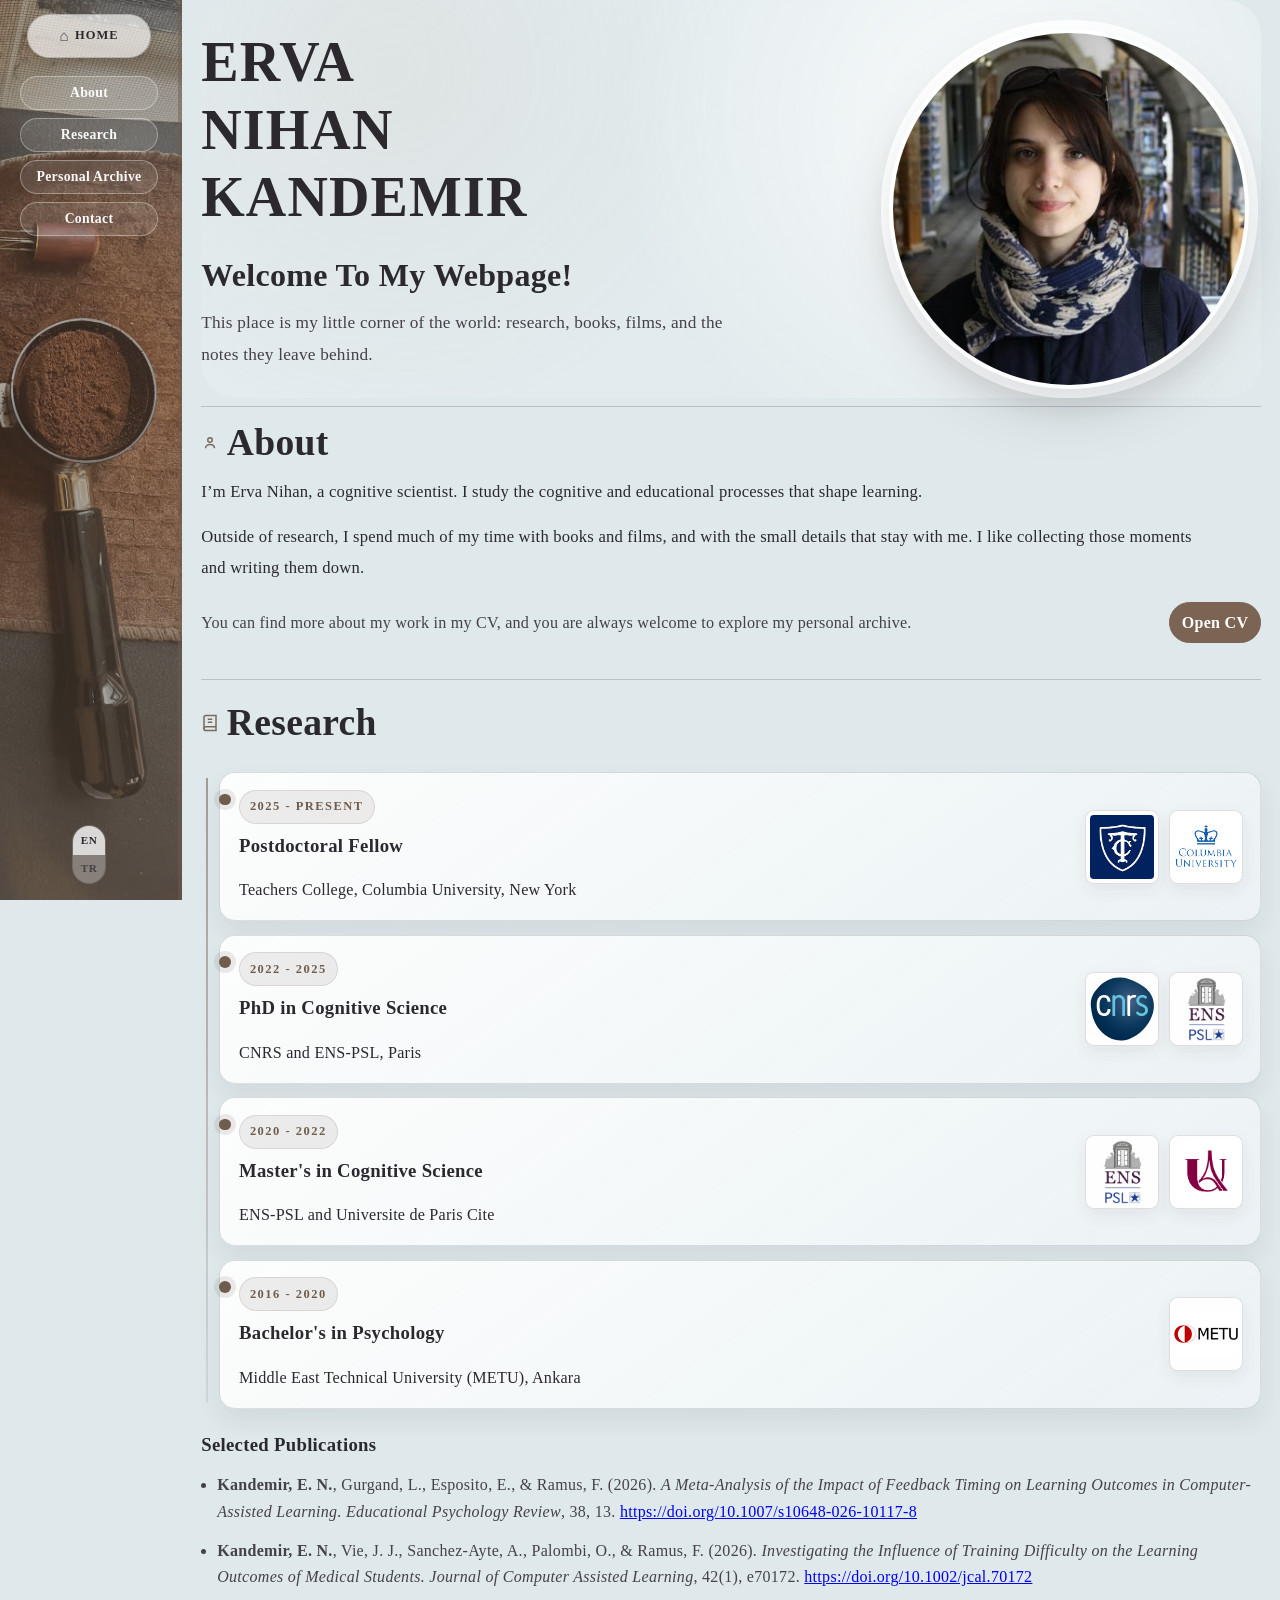
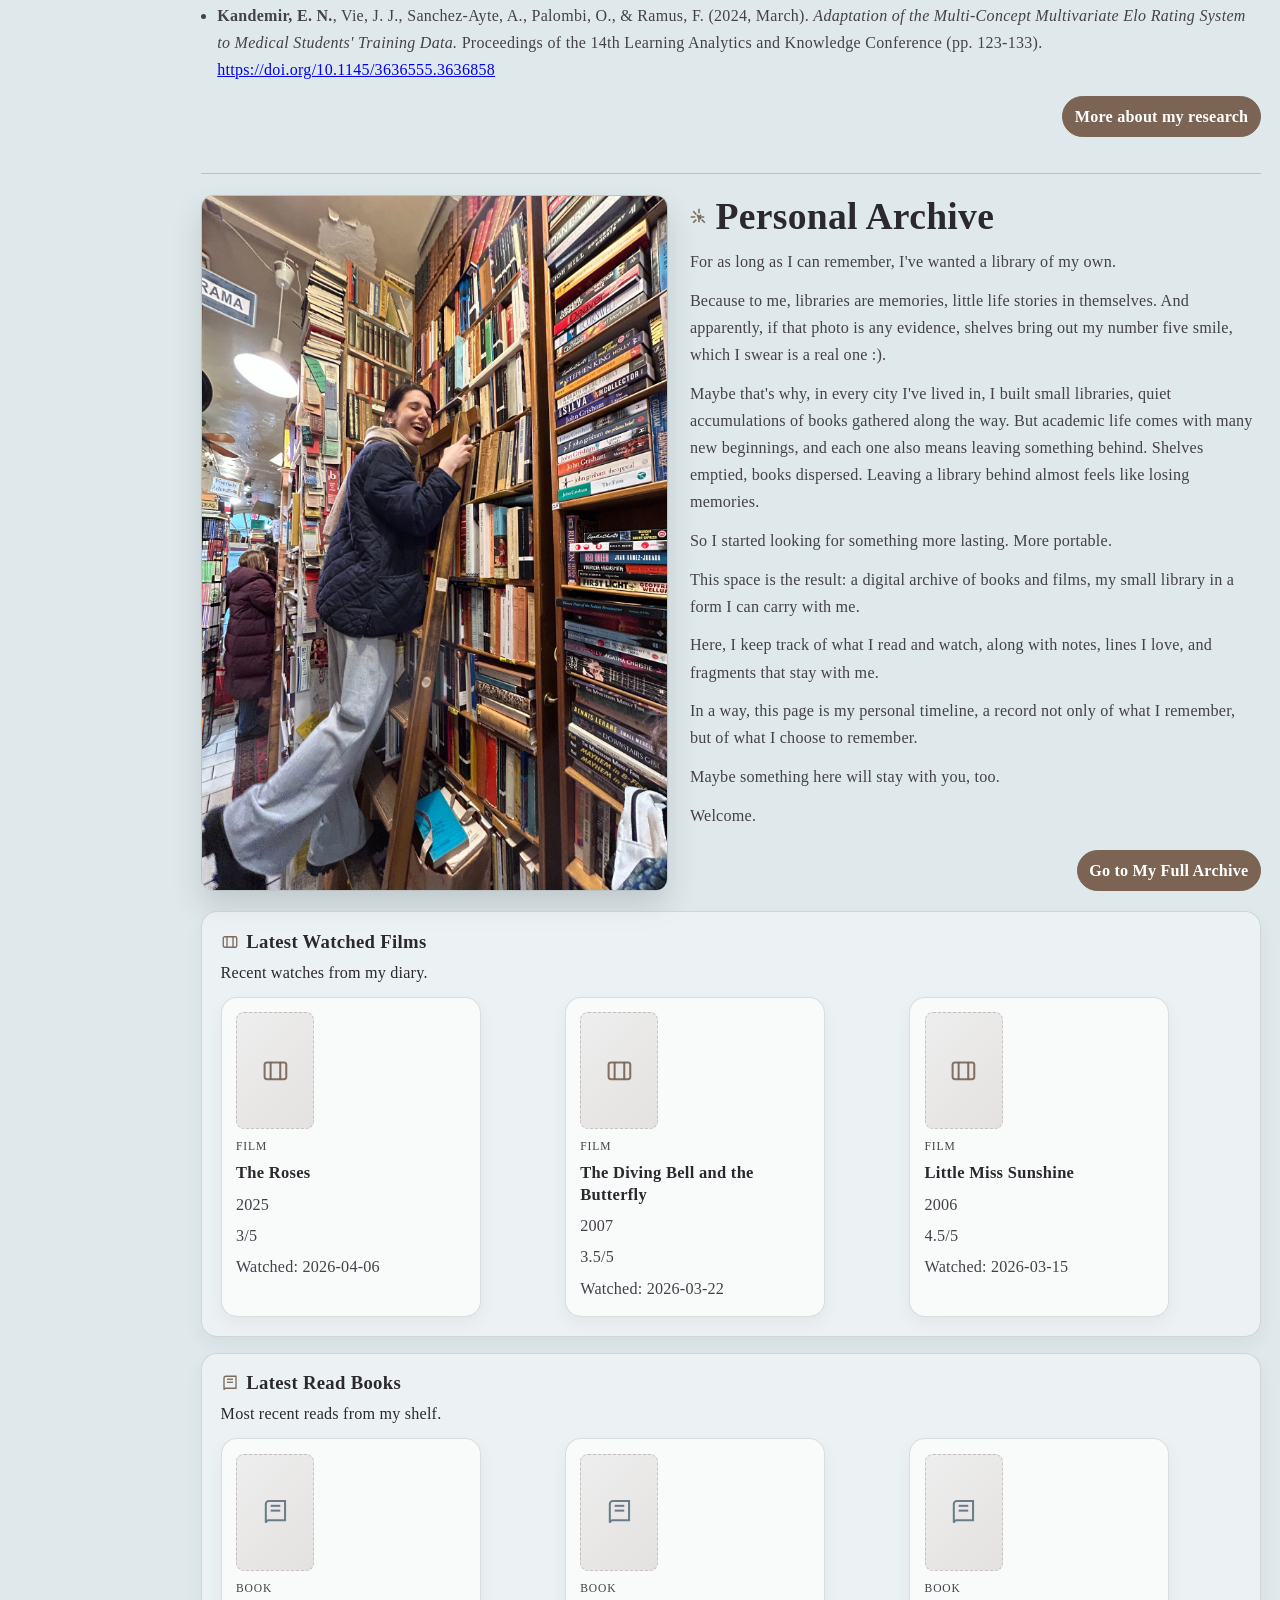
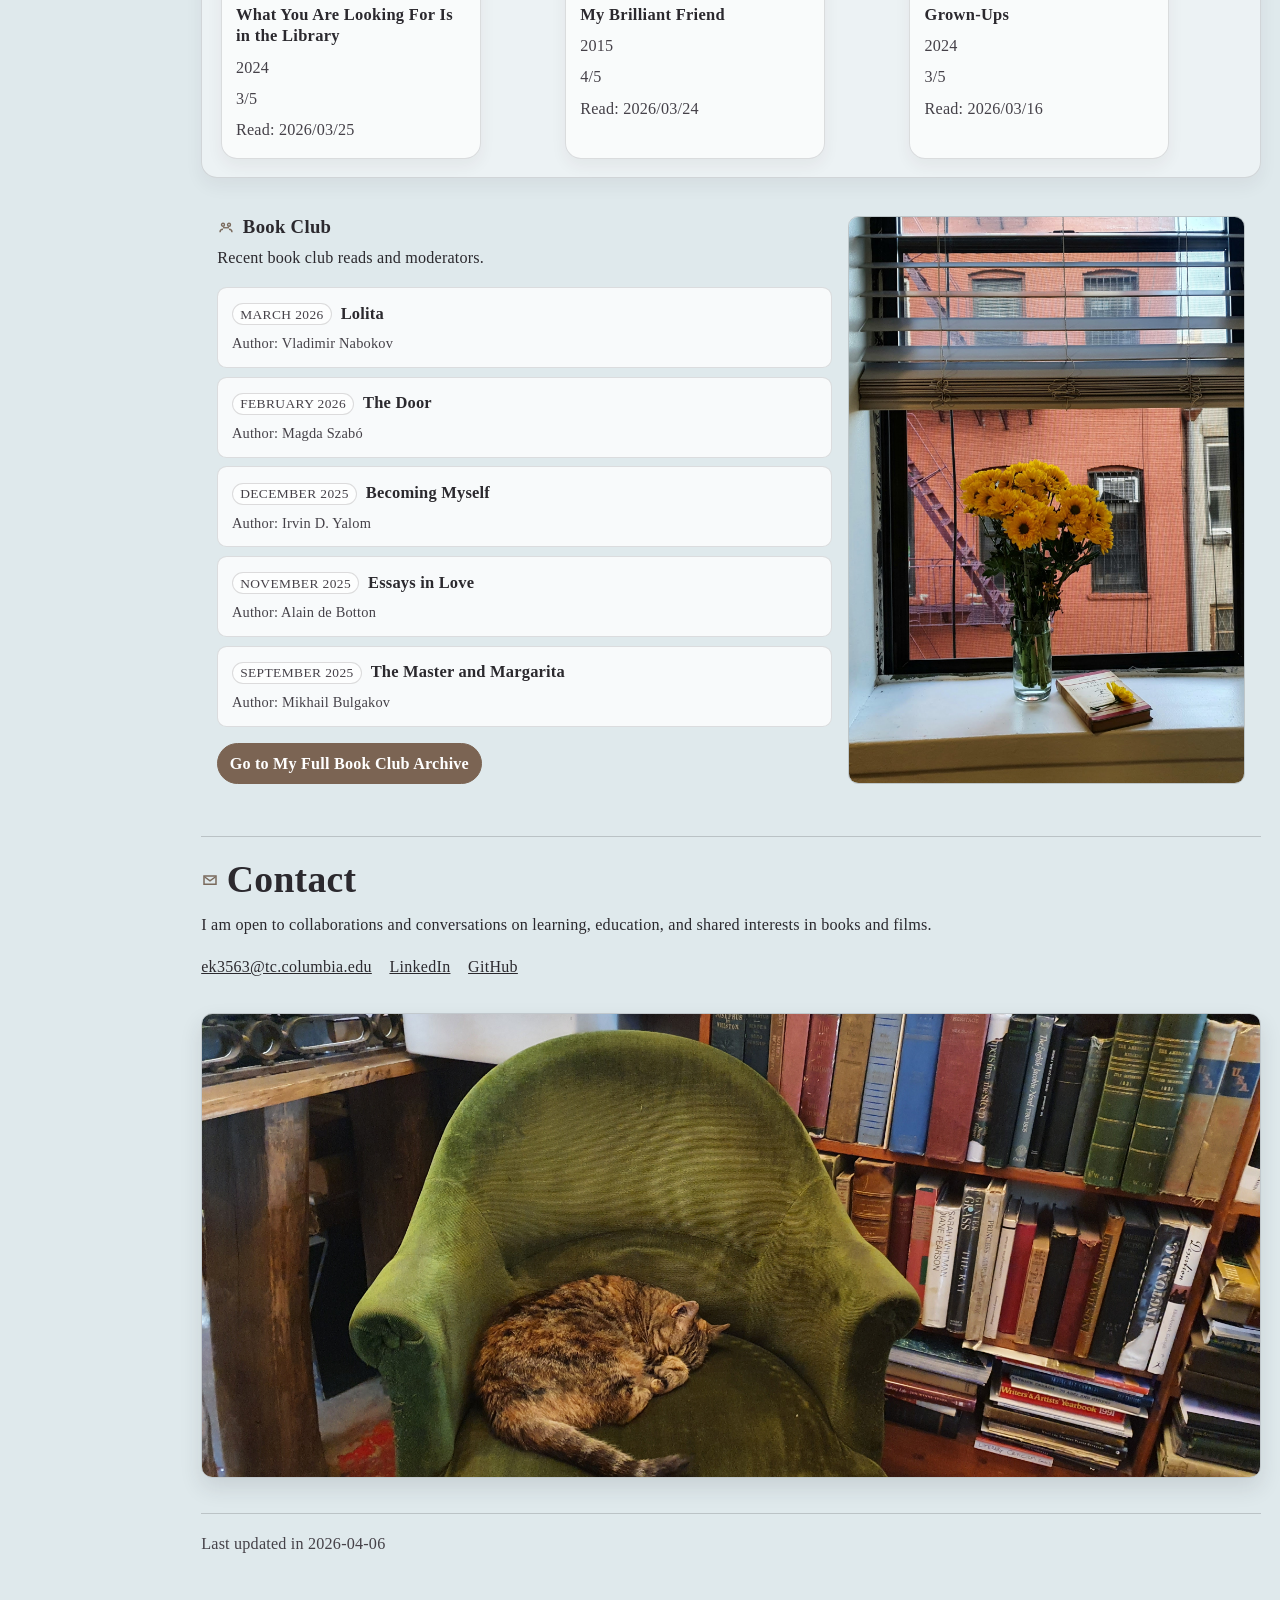
==== commit a7861203: "smallcleanups" ====
--- a/index.html
+++ b/index.html
@@ -61,15 +61,15 @@
             </div>
             <div class="about-card">
               <div class="about-copy" data-i18n-html="aboutIntroMerged">
-                <p>I’m Erva Nihan Kandemir Yıldıran, a Postdoctoral Fellow at Teachers College, Columbia University, and a cognitive scientist. I study the cognitive and educational processes that shape how learning unfolds, and it is a question that has followed me through different stages of my work.</p>
-                <p>Outside of research, I keep returning to books and films, and to the small details that linger after them. I like collecting those moments and writing them down.</p>
-              </div>
-              <p class="section-end-cta">
-                <span class="about-cv-note" data-i18n="aboutCvPrompt">Take a look at my CV for a fuller view of my academic path, research, and teaching.</span>
-              </p>
-              <p class="section-end-cta section-end-cta-right">
+                <p>I’m Erva Nihan, a cognitive scientist. I study the cognitive and educational processes that shape learning.</p>
+                <p>Outside of research, I spend much of my time with books and films, and with the small details that stay with me. I like collecting those moments and writing them down.</p>
+              </div>
+              <div class="about-footer">
+                <p class="section-end-cta">
+                  <span class="about-cv-note" data-i18n="aboutCvPrompt">Take a look at my CV for a fuller view of my academic path, research, and teaching.</span>
+                </p>
                 <a href="cv.html" class="rail-action-link rail-action-link-brown" data-i18n="openCvButton">Open CV</a>
-              </p>
+              </div>
             </div>
           </section>
 
--- a/styles.css
+++ b/styles.css
@@ -145,7 +145,7 @@
 }
 
 .section-end-cta {
-  margin: 1rem 0 0;
+  margin: 0;
 }
 
 .section-end-cta-right {
@@ -154,8 +154,7 @@
 }
 
 .about-cv-note {
-  display: inline-block;
-  max-width: 44rem;
+  display: block;
   color: var(--ink-soft);
 }
 
@@ -232,23 +231,38 @@
 }
 
 .hero {
-  padding: 1rem 0 0.4rem;
+  position: relative;
+  padding: 1.25rem 0 0.15rem;
   display: grid;
   grid-template-columns: 1.25fr 0.75fr;
   align-items: center;
   gap: clamp(1.2rem, 3vw, 2.5rem);
+  isolation: isolate;
+}
+
+.hero::before {
+  content: "";
+  position: absolute;
+  inset: 0 0 0.1rem 0;
+  z-index: -1;
+  border-radius: 2.2rem;
+  background:
+    radial-gradient(circle at 76% 32%, rgba(255, 255, 255, 0.78), transparent 24rem),
+    radial-gradient(circle at 18% 18%, rgba(183, 164, 146, 0.12), transparent 22rem),
+    linear-gradient(135deg, rgba(255, 255, 255, 0.18), rgba(255, 255, 255, 0.04));
 }
 
 .hero-copy h1 {
   font-size: clamp(2rem, 5.2vw, 3.5rem);
   letter-spacing: 0.02em;
-  margin-bottom: 2rem;
+  margin-bottom: 1.55rem;
+  max-width: 8ch;
 }
 
 .hero-welcome {
   font-family: "Georgia", "Garamond", serif;
   font-size: clamp(1.3rem, 2.6vw, 2rem);
-  margin-bottom: 1rem;
+  margin-bottom: 0.8rem;
 }
 
 .hero-text {
@@ -258,29 +272,35 @@
 }
 
 .hero-intro-inline {
-  margin-top: 0.4rem;
-  max-width: 38rem;
+  margin-top: 0.2rem;
+  max-width: 34rem;
   padding: 0;
   background: none;
   border: 0;
   border-radius: 0;
   box-shadow: none;
-  font-size: 1.12rem;
-  line-height: 1.9;
+  font-size: 1.08rem;
+  line-height: 1.85;
 }
 
 .hero-photo-wrap {
   margin: 0;
   justify-self: center;
-}
-/* dsdjjdjj */
+  padding: 0.55rem;
+  border-radius: 50%;
+  background:
+    linear-gradient(145deg, rgba(255, 255, 255, 0.92), rgba(255, 255, 255, 0.42));
+  box-shadow: 0 22px 48px rgba(91, 74, 62, 0.12);
+}
+
 .hero-photo {
   width: min(360px, 74vw);
   aspect-ratio: 1;
   border-radius: 50%;
   object-fit: cover;
-  border: 6px solid rgba(255, 255, 255, 0.6);
-  box-shadow: 0 16px 28px rgba(28, 22, 25, 0.16);
+  display: block;
+  border: 4px solid rgba(255, 255, 255, 0.72);
+  box-shadow: 0 16px 28px rgba(28, 22, 25, 0.1);
 }
 
 .quick-links {
@@ -320,16 +340,15 @@
 }
 
 .about-section {
-  margin-top: 0.9rem;
-  padding-top: 1.3rem;
+  margin-top: 0.35rem;
+  padding-top: 0.9rem;
 }
 
 .about-card {
-  padding: 1.25rem 1.3rem 1.2rem;
-  border-radius: 1.15rem;
-  background: linear-gradient(145deg, rgba(255, 255, 255, 0.9), rgba(237, 243, 245, 0.74));
-  border: 1px solid rgba(43, 41, 46, 0.1);
-  box-shadow: 0 14px 30px rgba(43, 41, 46, 0.08);
+  padding: 0.2rem 0 0;
+  background: none;
+  border: 0;
+  box-shadow: none;
 }
 
 .about-copy::after {
@@ -339,15 +358,33 @@
 }
 
 .about-copy p {
-  margin: 0 0 0.82rem;
-  max-width: 68rem;
-  line-height: 1.72;
-  font-size: 1.02rem;
+  margin: 0 0 0.92rem;
+  max-width: 62rem;
+  line-height: 1.82;
+  font-size: 1.04rem;
   color: var(--ink);
 }
 
 .about-copy p:first-of-type {
-  font-size: 1.08rem;
+  font-size: 1.04rem;
+  max-width: 48rem;
+}
+
+.about-footer {
+  display: flex;
+  align-items: center;
+  justify-content: space-between;
+  gap: 1rem 1.5rem;
+  flex-wrap: nowrap;
+  padding-top: 0.3rem;
+}
+
+.about-footer .section-end-cta {
+  flex: 1 1 42rem;
+}
+
+.about-footer .rail-action-link {
+  flex: 0 0 auto;
 }
 
 /* Keep top-level homepage section titles visually consistent. */
@@ -770,6 +807,10 @@
   min-width: 0;
 }
 
+.bookclub-feature-content .section-end-cta {
+  margin-top: 1rem;
+}
+
 .bookclub-feature-photo {
   margin: 0;
   border-radius: 0.65rem;
@@ -1158,6 +1199,28 @@
   transform: translateY(-3px);
   border-color: rgba(111, 92, 77, 0.35);
   box-shadow: 0 16px 32px rgba(43, 41, 46, 0.12);
+}
+
+.bookclub-book-button {
+  display: inline-flex;
+  align-items: center;
+  justify-content: center;
+  margin-top: 0.4rem;
+  padding: 0.42rem 0.82rem;
+  border-radius: 999px;
+  border: 1px solid #7b6453;
+  background: #7b6453;
+  color: #ffffff;
+  text-decoration: none;
+  font-size: 0.9rem;
+  font-weight: 600;
+  transition: background 150ms ease, border-color 150ms ease, transform 150ms ease;
+}
+
+.bookclub-book-button:hover {
+  background: #664f40;
+  border-color: #664f40;
+  transform: translateY(-1px);
 }
 
 @media (max-width: 720px) {
@@ -1785,6 +1848,11 @@
     order: -1;
   }
 
+  .about-footer {
+    align-items: flex-start;
+    flex-wrap: wrap;
+  }
+
   .main-column {
     padding: 0 0.9rem 2.2rem;
   }
@@ -1860,6 +1928,26 @@
     min-width: 200px;
   }
 
+}
+
+@media (max-width: 720px) {
+  .hero {
+    padding-top: 0.7rem;
+  }
+
+  .hero-copy h1 {
+    max-width: none;
+    margin-bottom: 1.1rem;
+  }
+
+  .hero-photo-wrap {
+    padding: 0.4rem;
+  }
+
+  .about-copy p,
+  .about-copy p:first-of-type {
+    max-width: none;
+  }
 }
 
 @media (max-width: 720px) {
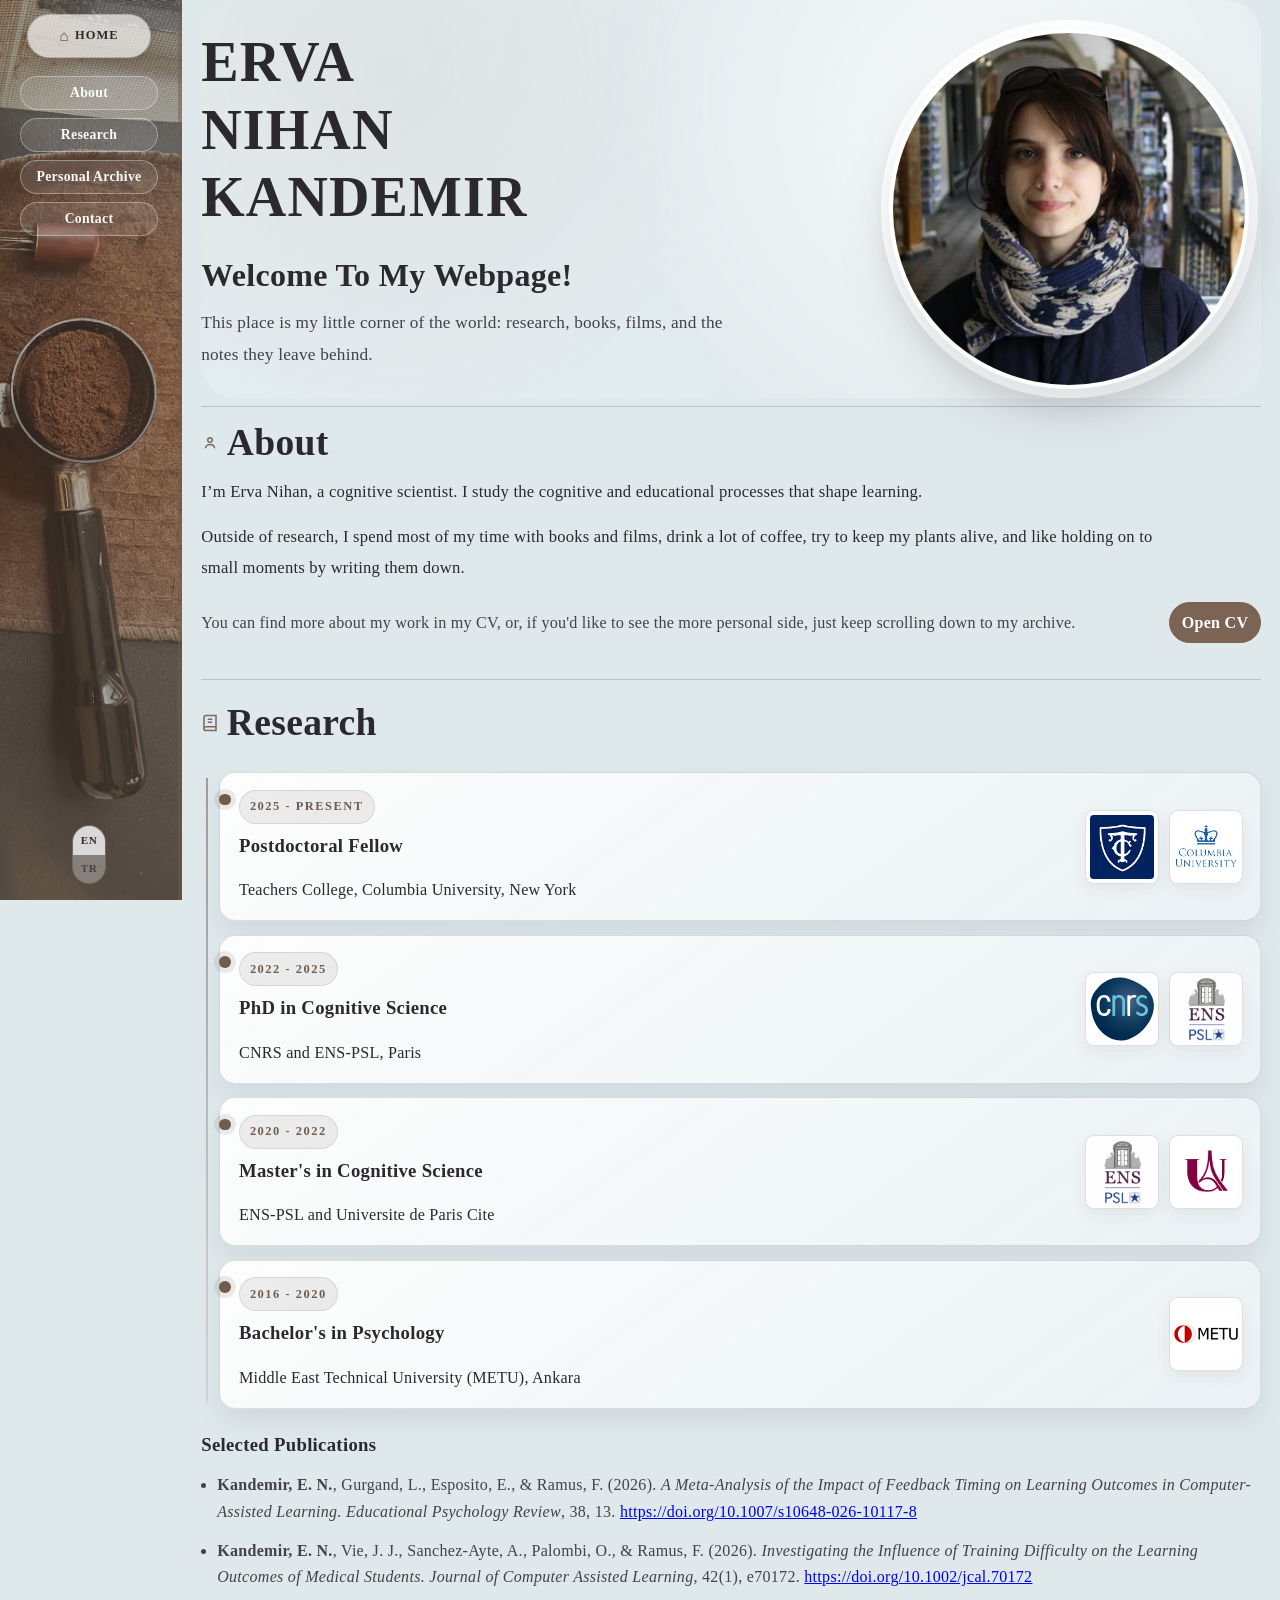
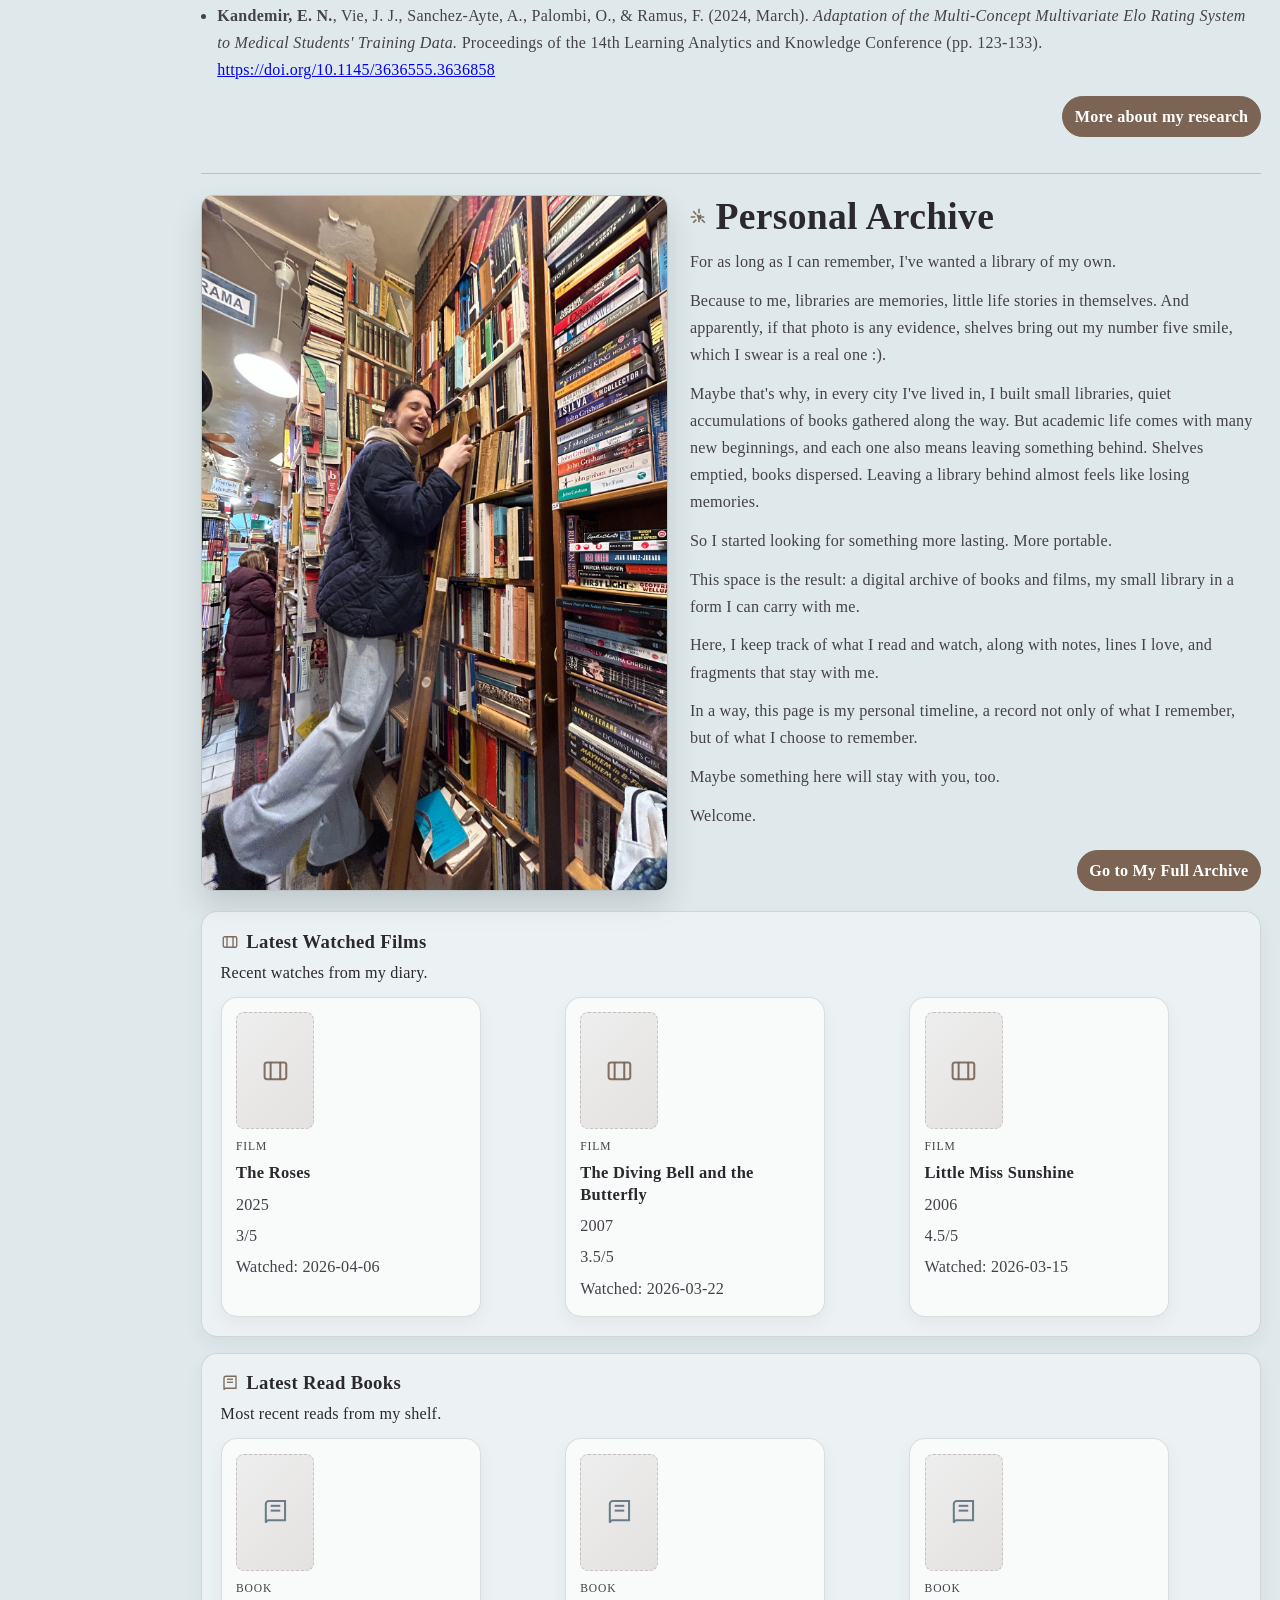
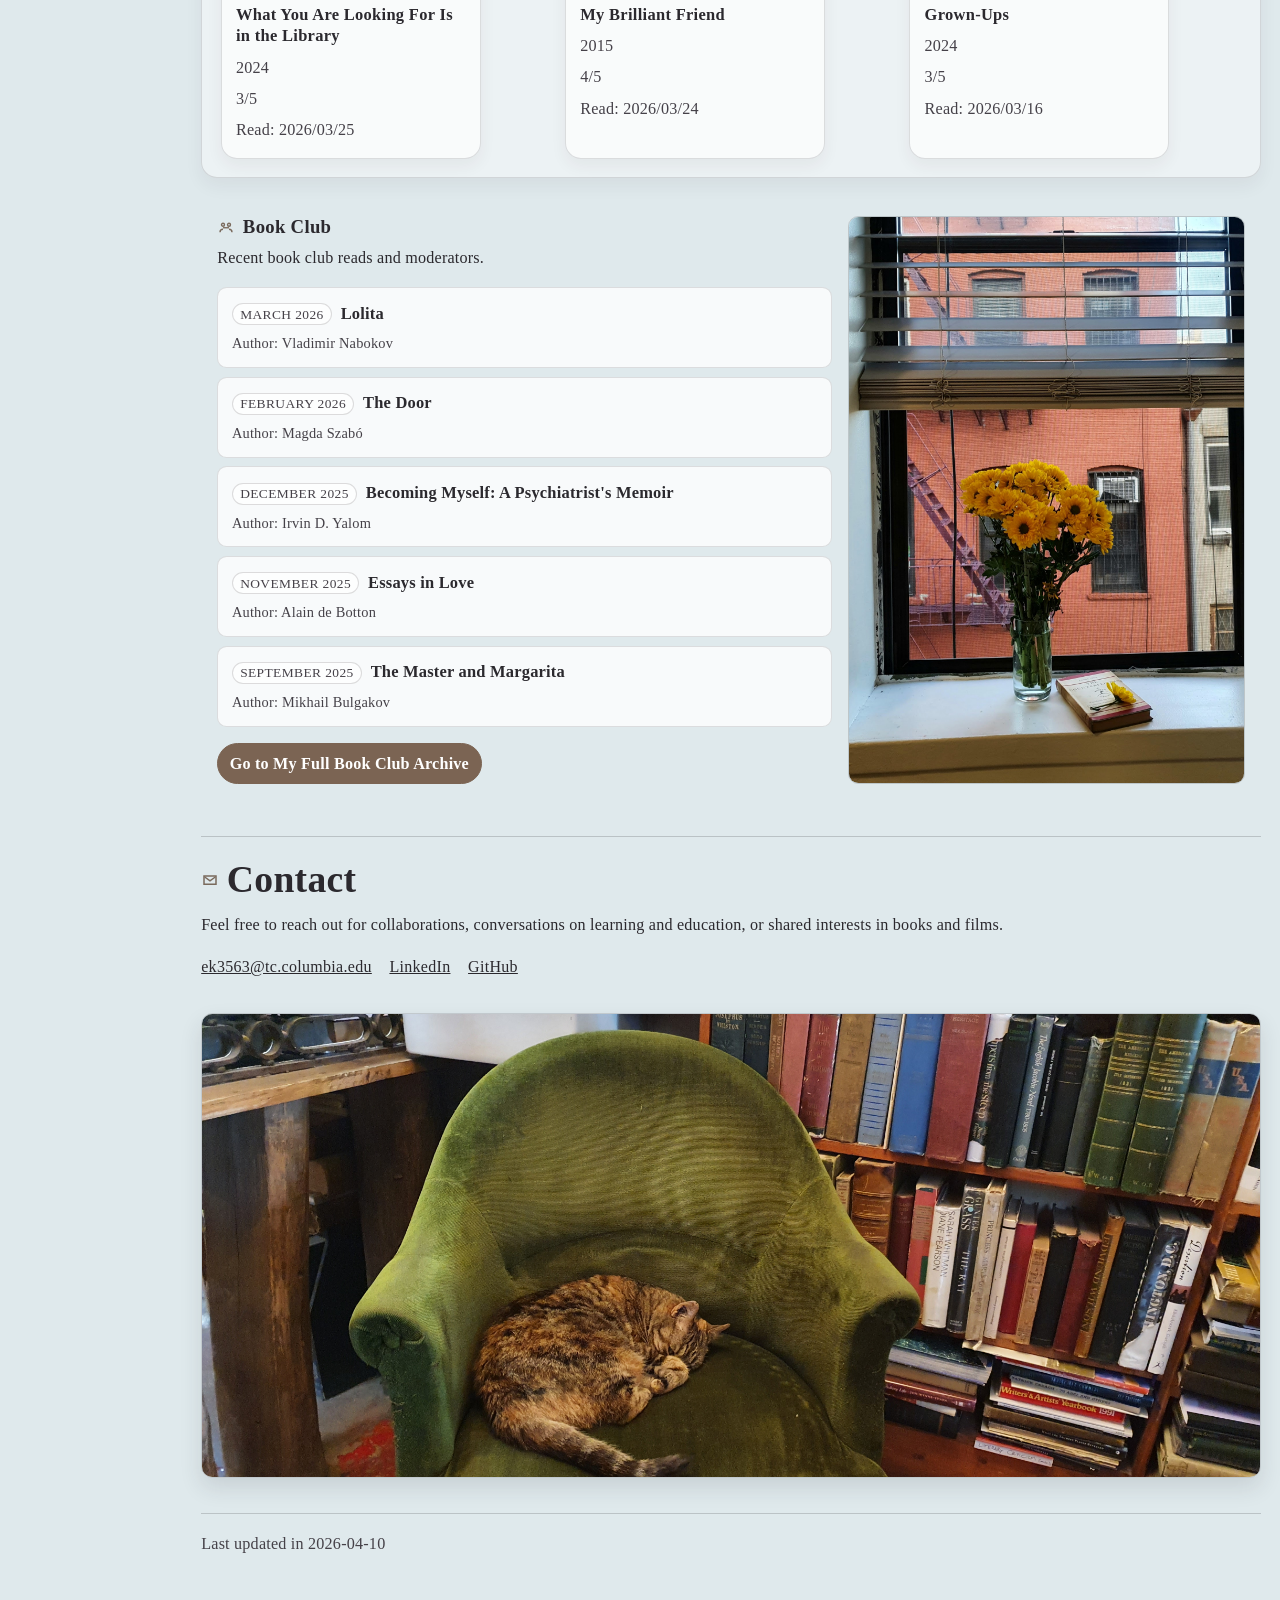
==== commit 22810944: "lastupdates" ====
--- a/index.html
+++ b/index.html
@@ -62,11 +62,11 @@
             <div class="about-card">
               <div class="about-copy" data-i18n-html="aboutIntroMerged">
                 <p>I’m Erva Nihan, a cognitive scientist. I study the cognitive and educational processes that shape learning.</p>
-                <p>Outside of research, I spend much of my time with books and films, and with the small details that stay with me. I like collecting those moments and writing them down.</p>
+                <p>Outside of research, I spend most of my time with books and films, drink a lot of coffee, try to keep my plants alive, and like holding on to small moments by writing them down.</p>
               </div>
               <div class="about-footer">
                 <p class="section-end-cta">
-                  <span class="about-cv-note" data-i18n="aboutCvPrompt">Take a look at my CV for a fuller view of my academic path, research, and teaching.</span>
+                  <span class="about-cv-note" data-i18n="aboutCvPrompt">You can find more about my work in my CV, or, if you'd like to see the more personal side, just keep scrolling down to my archive.</span>
                 </p>
                 <a href="cv.html" class="rail-action-link rail-action-link-brown" data-i18n="openCvButton">Open CV</a>
               </div>
@@ -263,8 +263,8 @@
               <span data-i18n="contactTitle">Contact</span>
             </h2>
             <p data-i18n="contactText">
-              I am always happy to connect for research collaborations, interdisciplinary projects, and thoughtful
-              conversations around learning and education.
+              Feel free to reach out for collaborations, conversations on learning and education, or shared interests
+              in books and films.
             </p>
             <div class="contact-links">
               <a href="mailto:ek3563@tc.columbia.edu">ek3563@tc.columbia.edu</a>
--- a/styles.css
+++ b/styles.css
@@ -256,7 +256,7 @@
   font-size: clamp(2rem, 5.2vw, 3.5rem);
   letter-spacing: 0.02em;
   margin-bottom: 1.55rem;
-  max-width: 8ch;
+  max-width: 11ch;
 }
 
 .hero-welcome {
@@ -367,7 +367,7 @@
 
 .about-copy p:first-of-type {
   font-size: 1.04rem;
-  max-width: 48rem;
+  max-width: 64rem;
 }
 
 .about-footer {
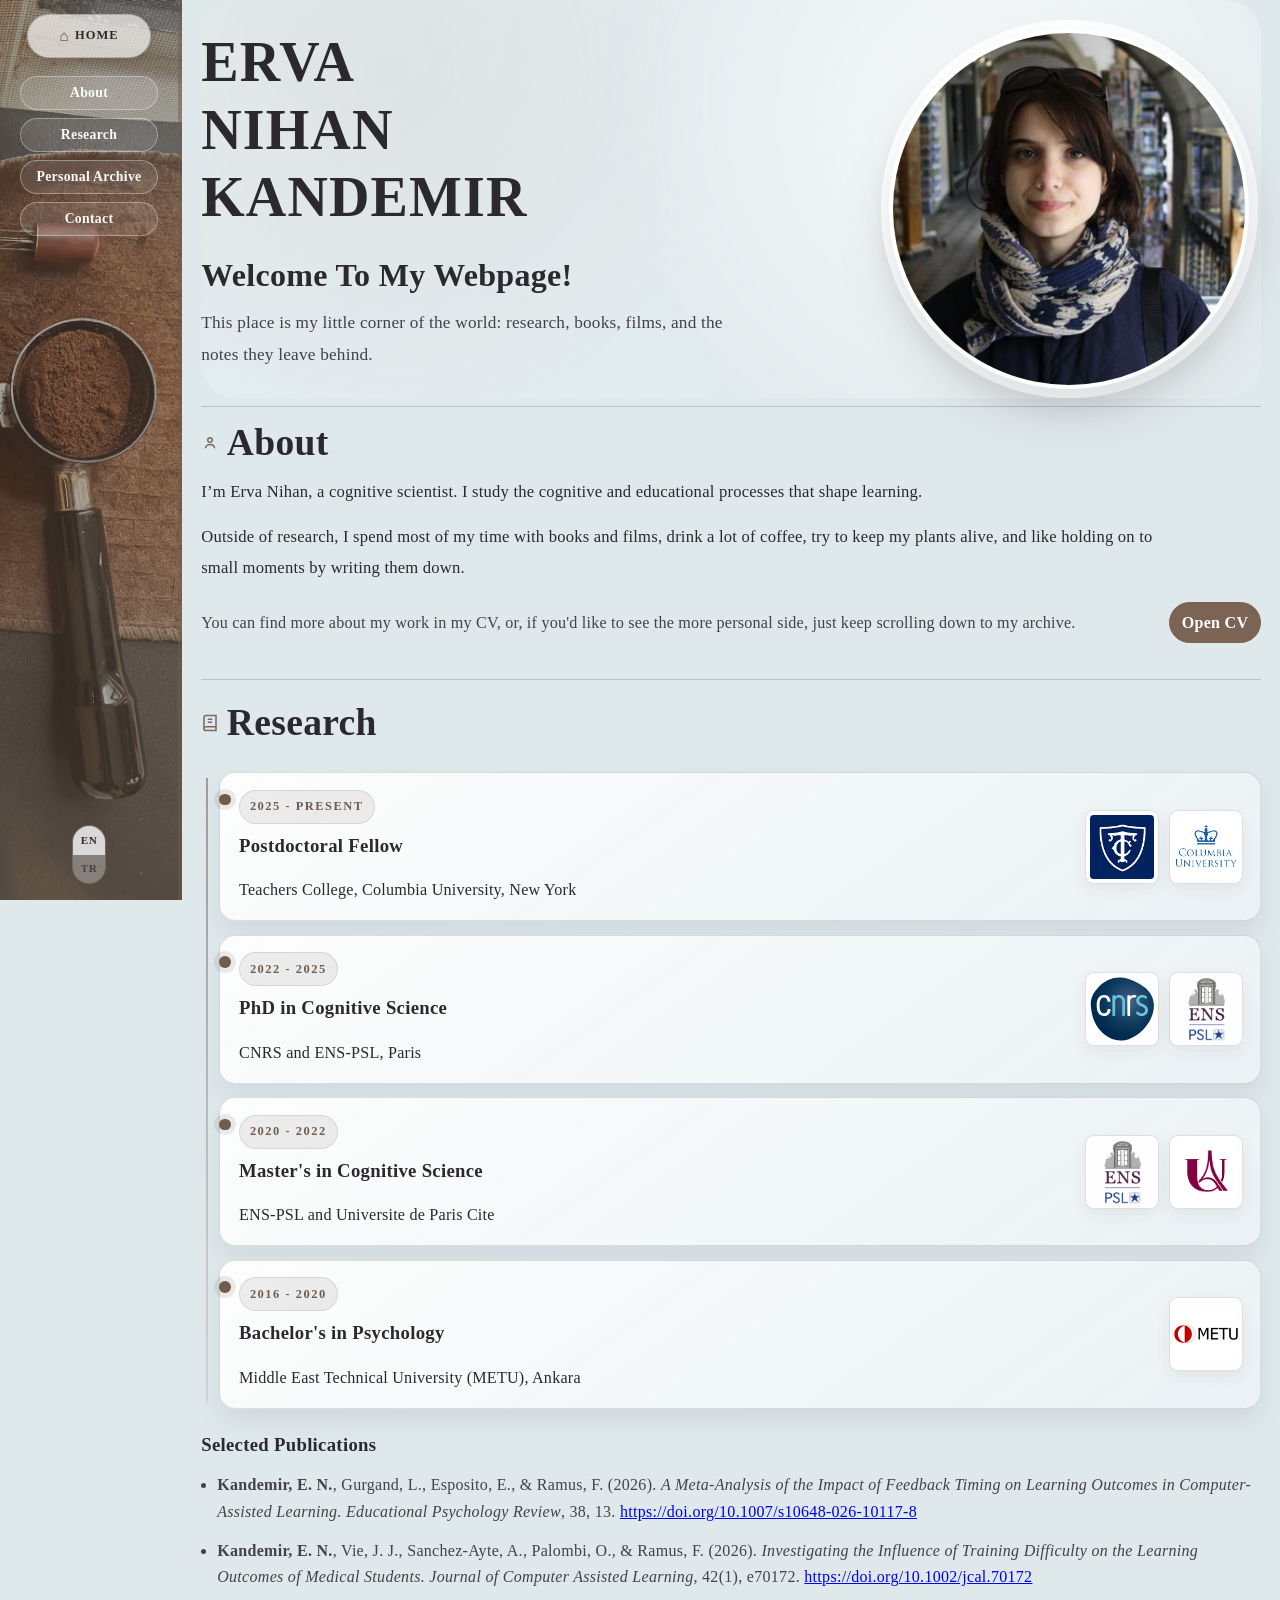
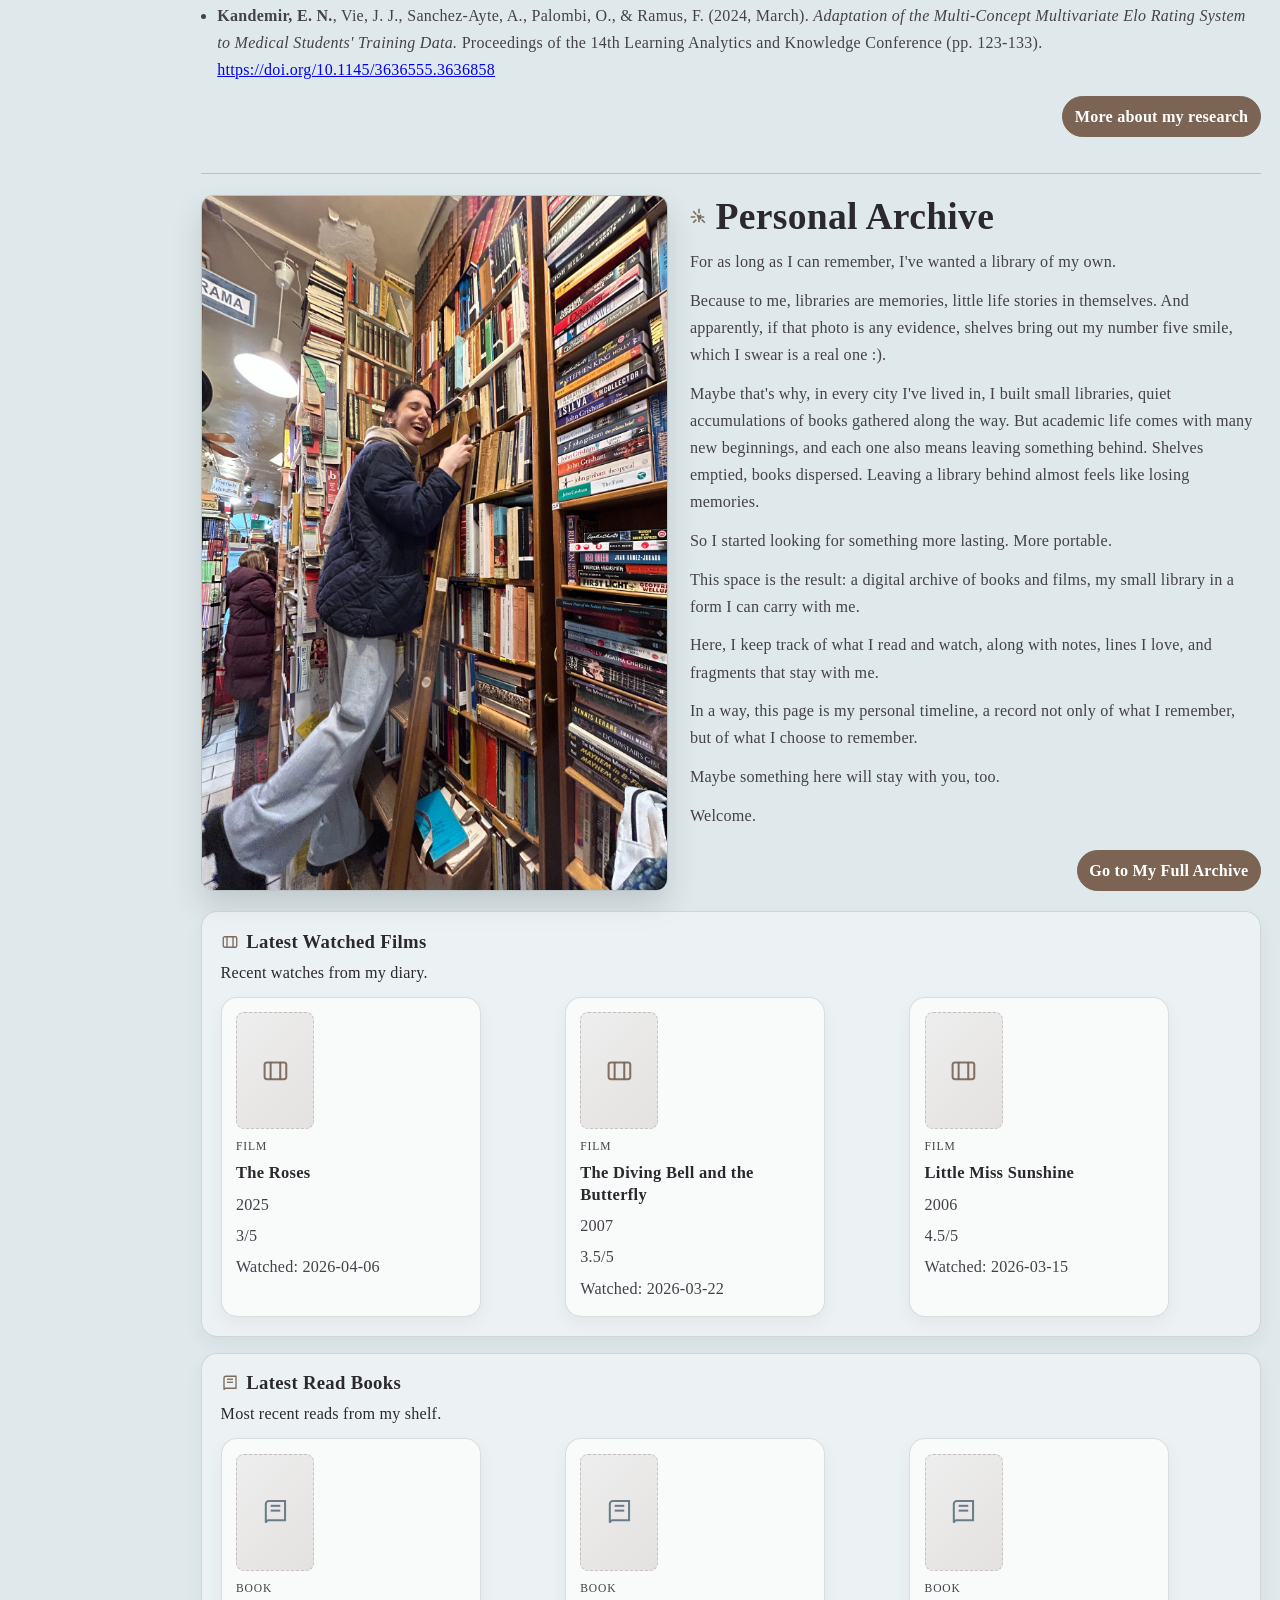
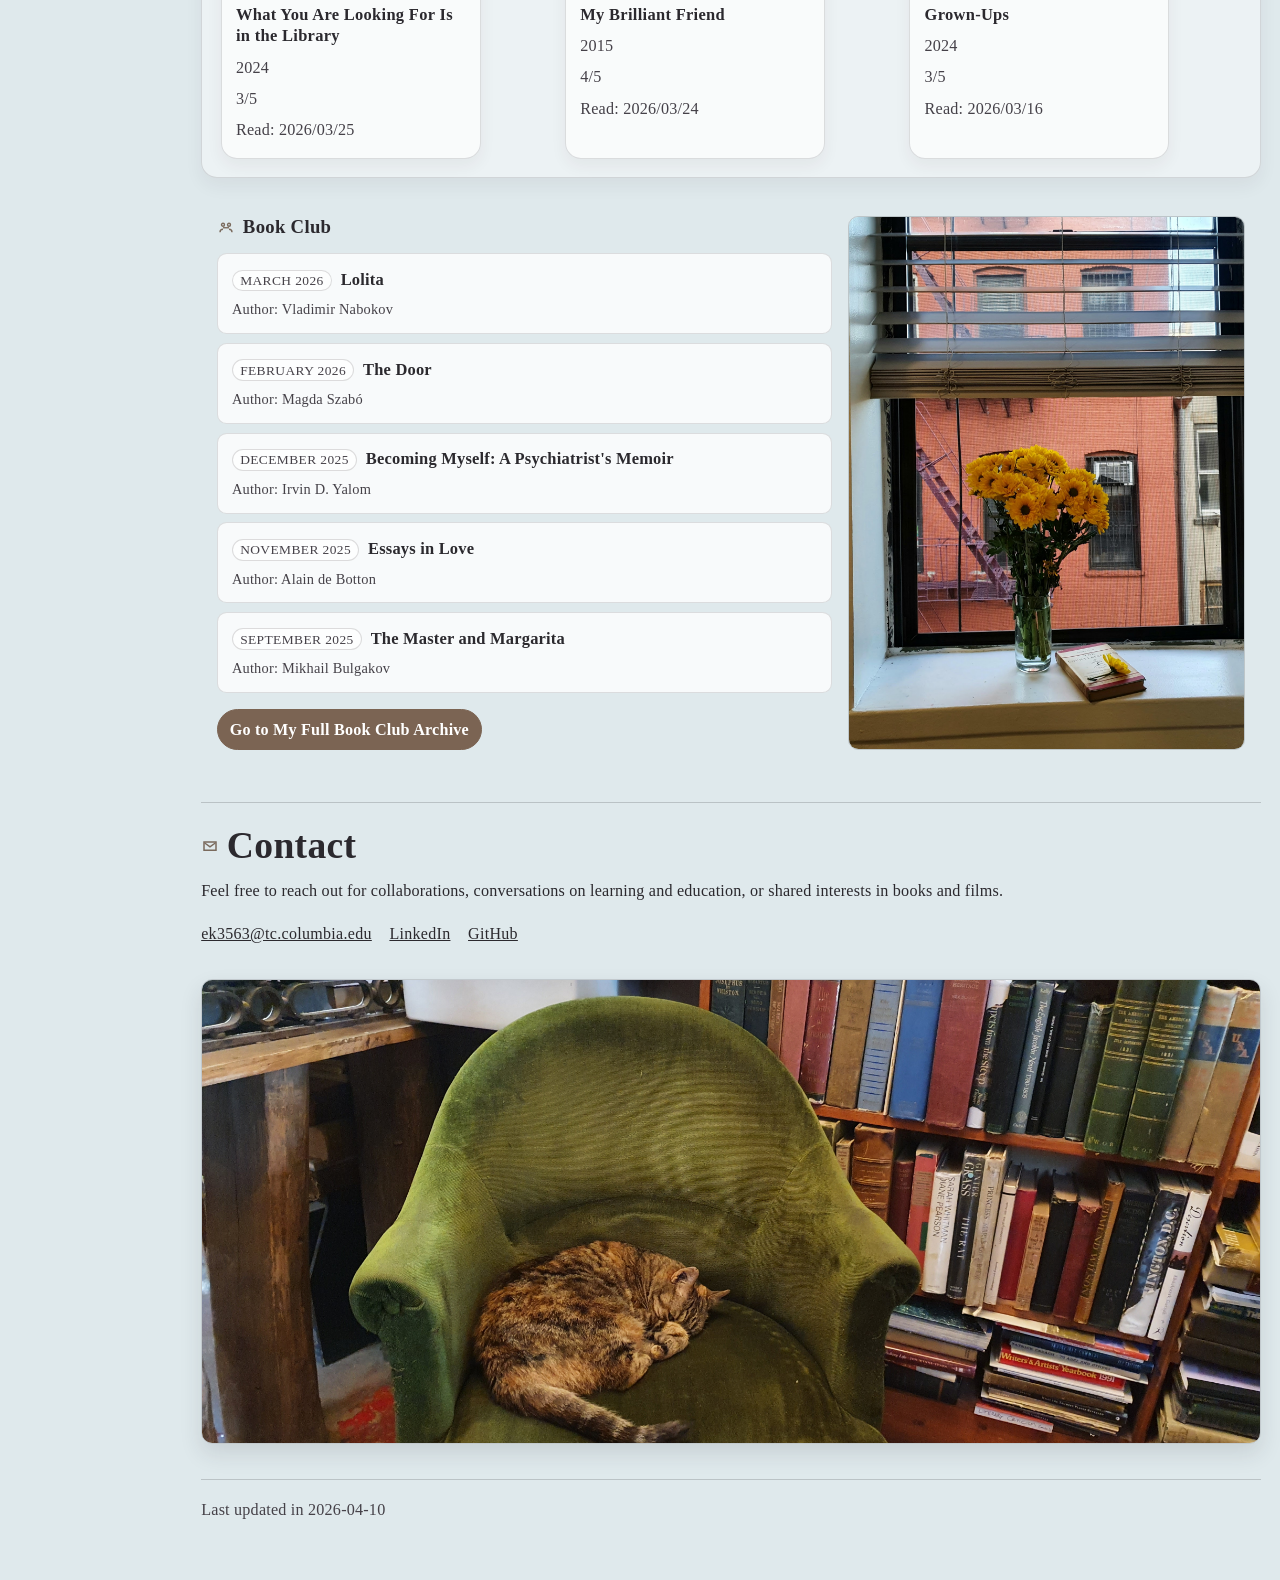
==== commit eb4047cc: "alllastchanges" ====
--- a/index.html
+++ b/index.html
@@ -242,7 +242,6 @@
                     <span data-i18n="journalBookClub">Book Club</span>
                   </h3>
                 </div>
-                <p data-i18n="journalBookClubText">Recent book club reads and moderators.</p>
                 <ul id="bookclub-list" class="bookclub-list" aria-live="polite"></ul>
                 <p class="section-end-cta">
                   <a href="bookclub.html" class="rail-action-link rail-action-link-brown" data-i18n="journalBookClubArchive">Go to My Full Book Club Archive</a>
--- a/styles.css
+++ b/styles.css
@@ -1680,6 +1680,18 @@
   margin-bottom: 0.8rem;
 }
 
+.entry-keywords-block h3 {
+  font-size: 0.9rem;
+  margin-top: 1rem;
+  margin-bottom: 0.35rem;
+}
+
+.entry-keywords-block p {
+  font-size: 0.84rem;
+  line-height: 1.5;
+  color: var(--ink-soft);
+}
+
 .related-entries-section {
   margin-top: 1.8rem;
 }
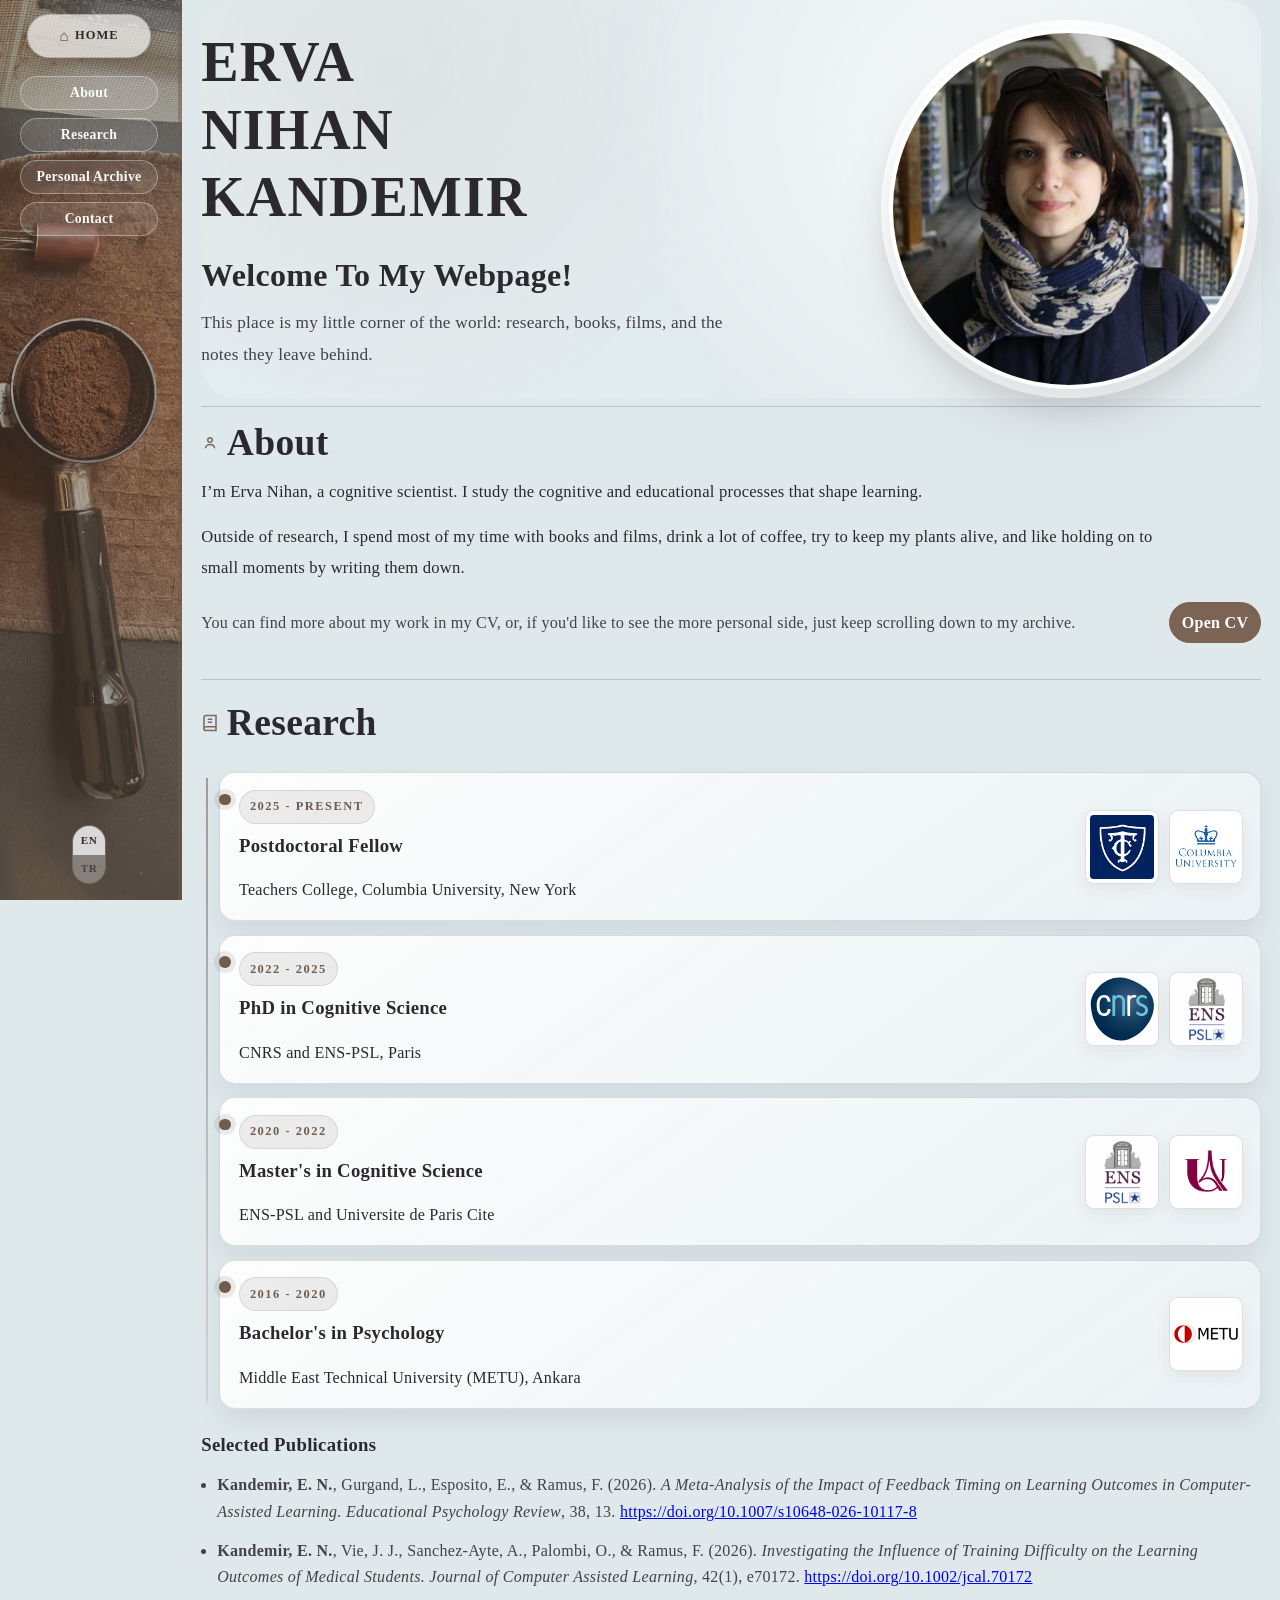
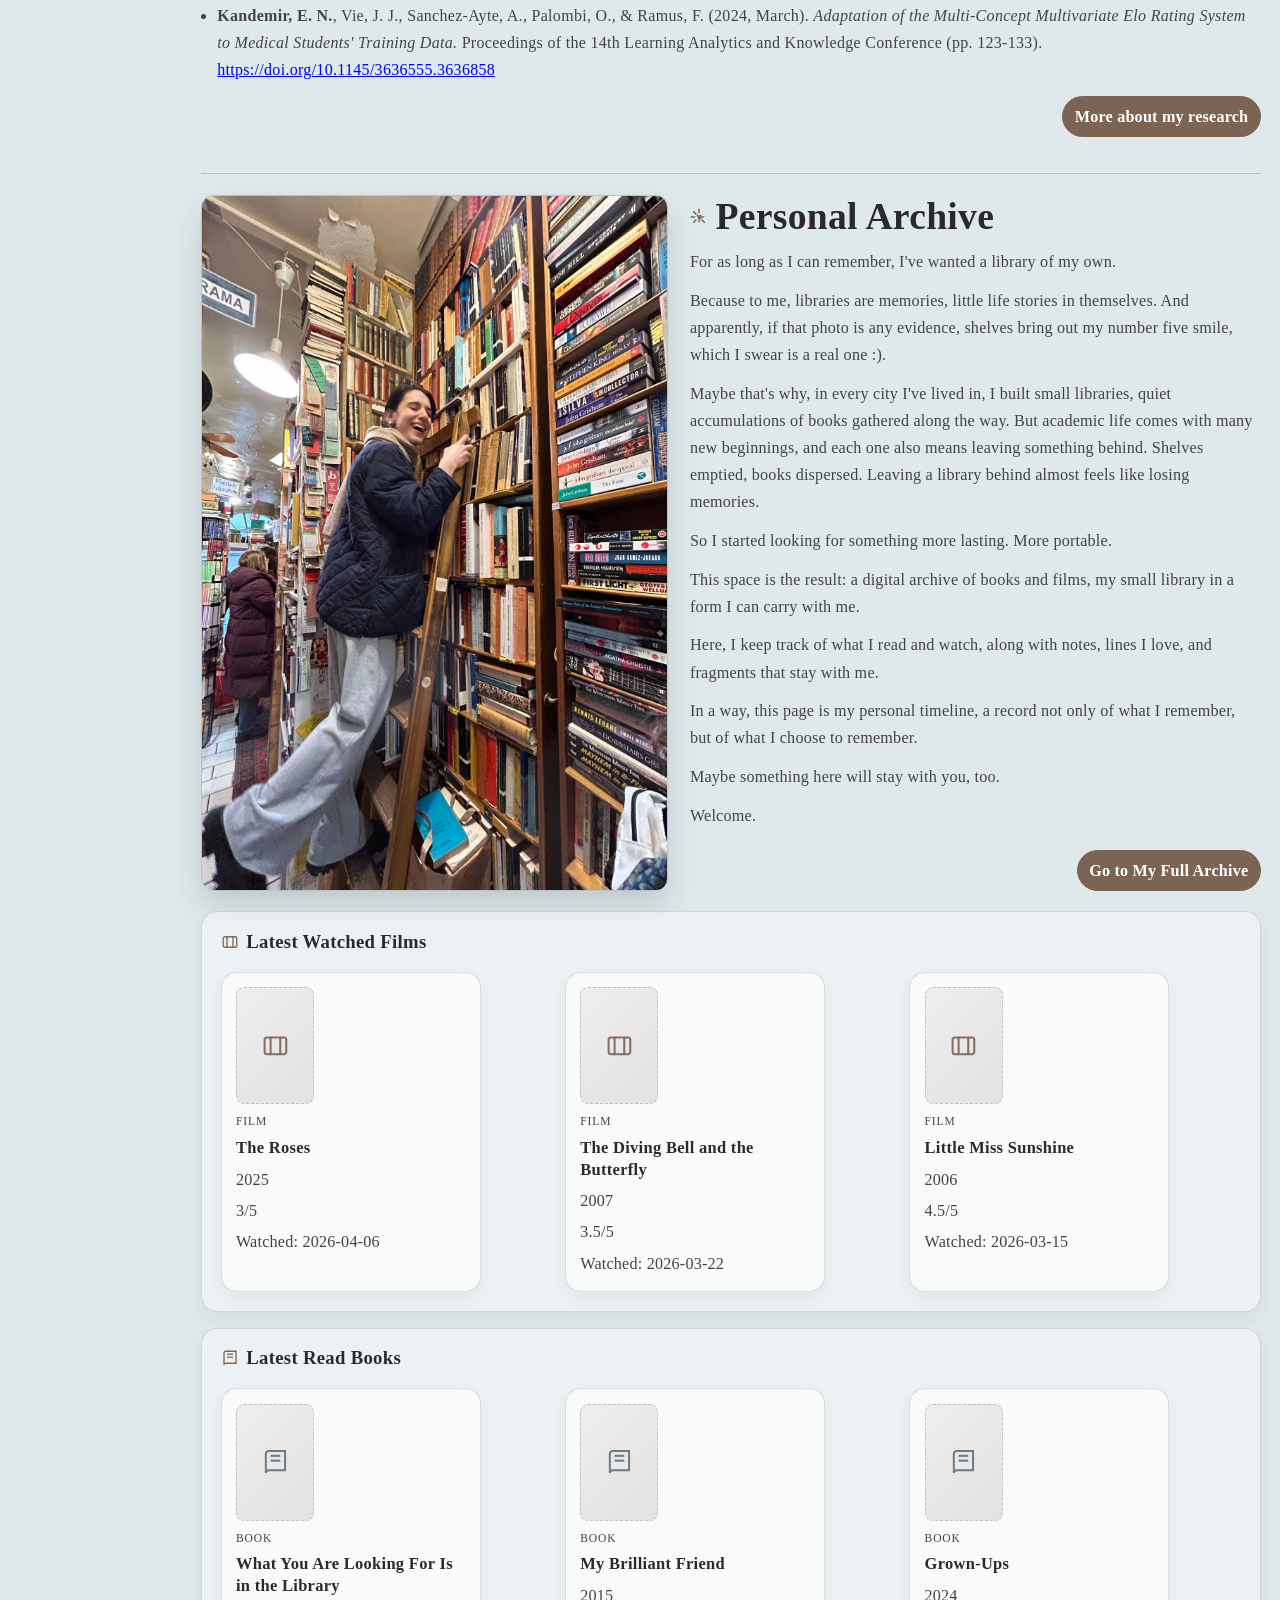
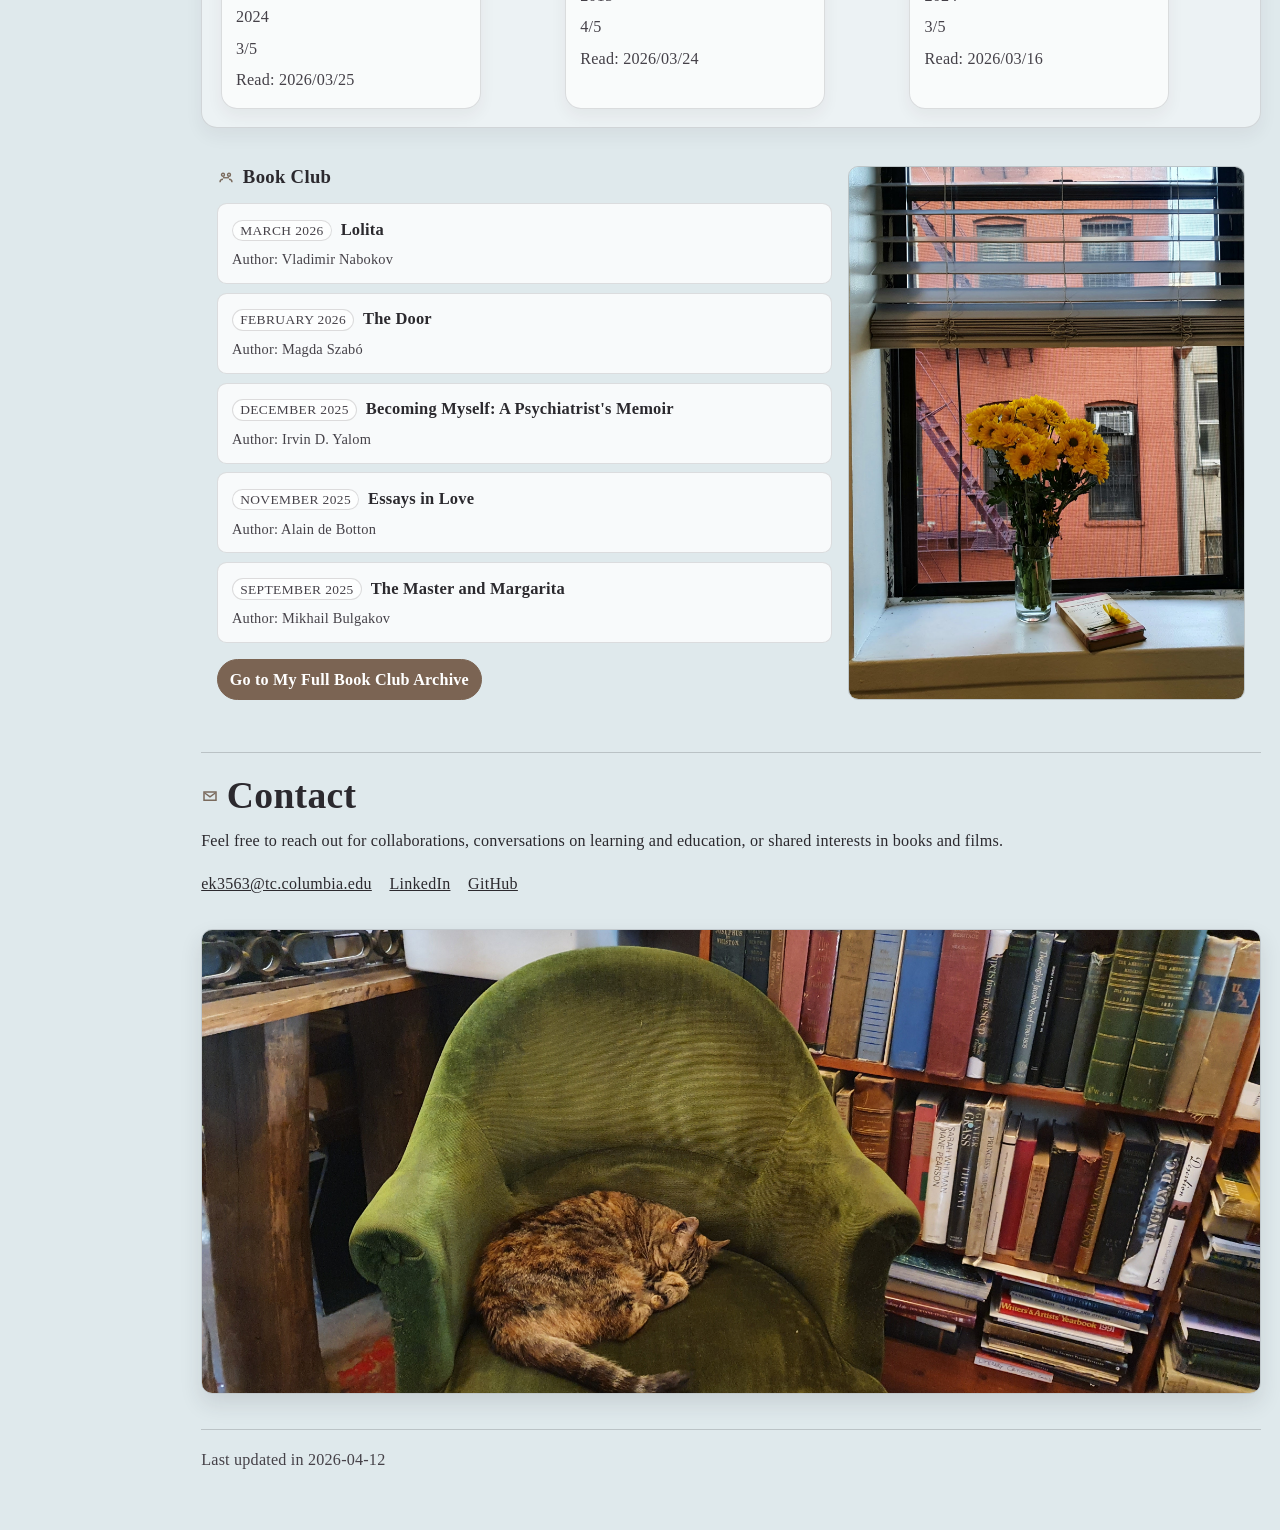
==== commit 05599c07: "generate_book_film_changed" ====
--- a/index.html
+++ b/index.html
@@ -210,7 +210,6 @@
                   </svg>
                   <span data-i18n="latestFilmsTitle">Latest Watched Films</span>
                 </h3>
-                <p data-i18n="latestFilmsText">Imported from my Letterboxd diary with watch date, release year, country, rating, and review notes.</p>
                 <div id="latest-films-grid-home" class="latest-films-grid" aria-live="polite"></div>
               </article>
 
@@ -223,7 +222,6 @@
                   </svg>
                   <span data-i18n="latestBooksTitle">Latest Read Books</span>
                 </h3>
-                <p data-i18n="latestBooksText">The three most recent books from my personal reading shelf.</p>
                 <div id="latest-books-grid-home" class="latest-films-grid" aria-live="polite"></div>
               </article>
             </div>
--- a/styles.css
+++ b/styles.css
@@ -1882,8 +1882,10 @@
     grid-template-columns: 1fr;
   }
 
-  .home-latest-panel .latest-films-grid {
-    grid-template-columns: repeat(3, minmax(0, 1fr));
+  .home-latest-panel .latest-films-grid,
+  #latest-films-grid-home,
+  #latest-books-grid-home {
+    grid-template-columns: repeat(2, minmax(0, 1fr));
   }
 
   .archive-feature-cat img {
@@ -2036,3 +2038,44 @@
   }
 
 }
+
+@media (max-width: 640px) {
+  #latest-films-grid-home,
+  #latest-books-grid-home {
+    grid-template-columns: repeat(2, minmax(0, 1fr));
+    gap: 0.65rem;
+  }
+
+  #latest-films-grid-home .entry-card,
+  #latest-books-grid-home .entry-card {
+    padding: 0.78rem;
+  }
+
+  #latest-films-grid-home .entry-cover-wrap,
+  #latest-books-grid-home .entry-cover-wrap {
+    max-width: 92px;
+  }
+
+  #latest-films-grid-home .entry-card h4,
+  #latest-books-grid-home .entry-card h4 {
+    font-size: 0.96rem;
+    line-height: 1.24;
+  }
+
+  #latest-films-grid-home .journal-meta,
+  #latest-books-grid-home .journal-meta {
+    font-size: 0.92rem;
+  }
+}
+
+@media (max-width: 430px) {
+  #latest-films-grid-home,
+  #latest-books-grid-home {
+    grid-template-columns: 1fr;
+  }
+
+  #latest-films-grid-home .entry-cover-wrap,
+  #latest-books-grid-home .entry-cover-wrap {
+    max-width: 112px;
+  }
+}
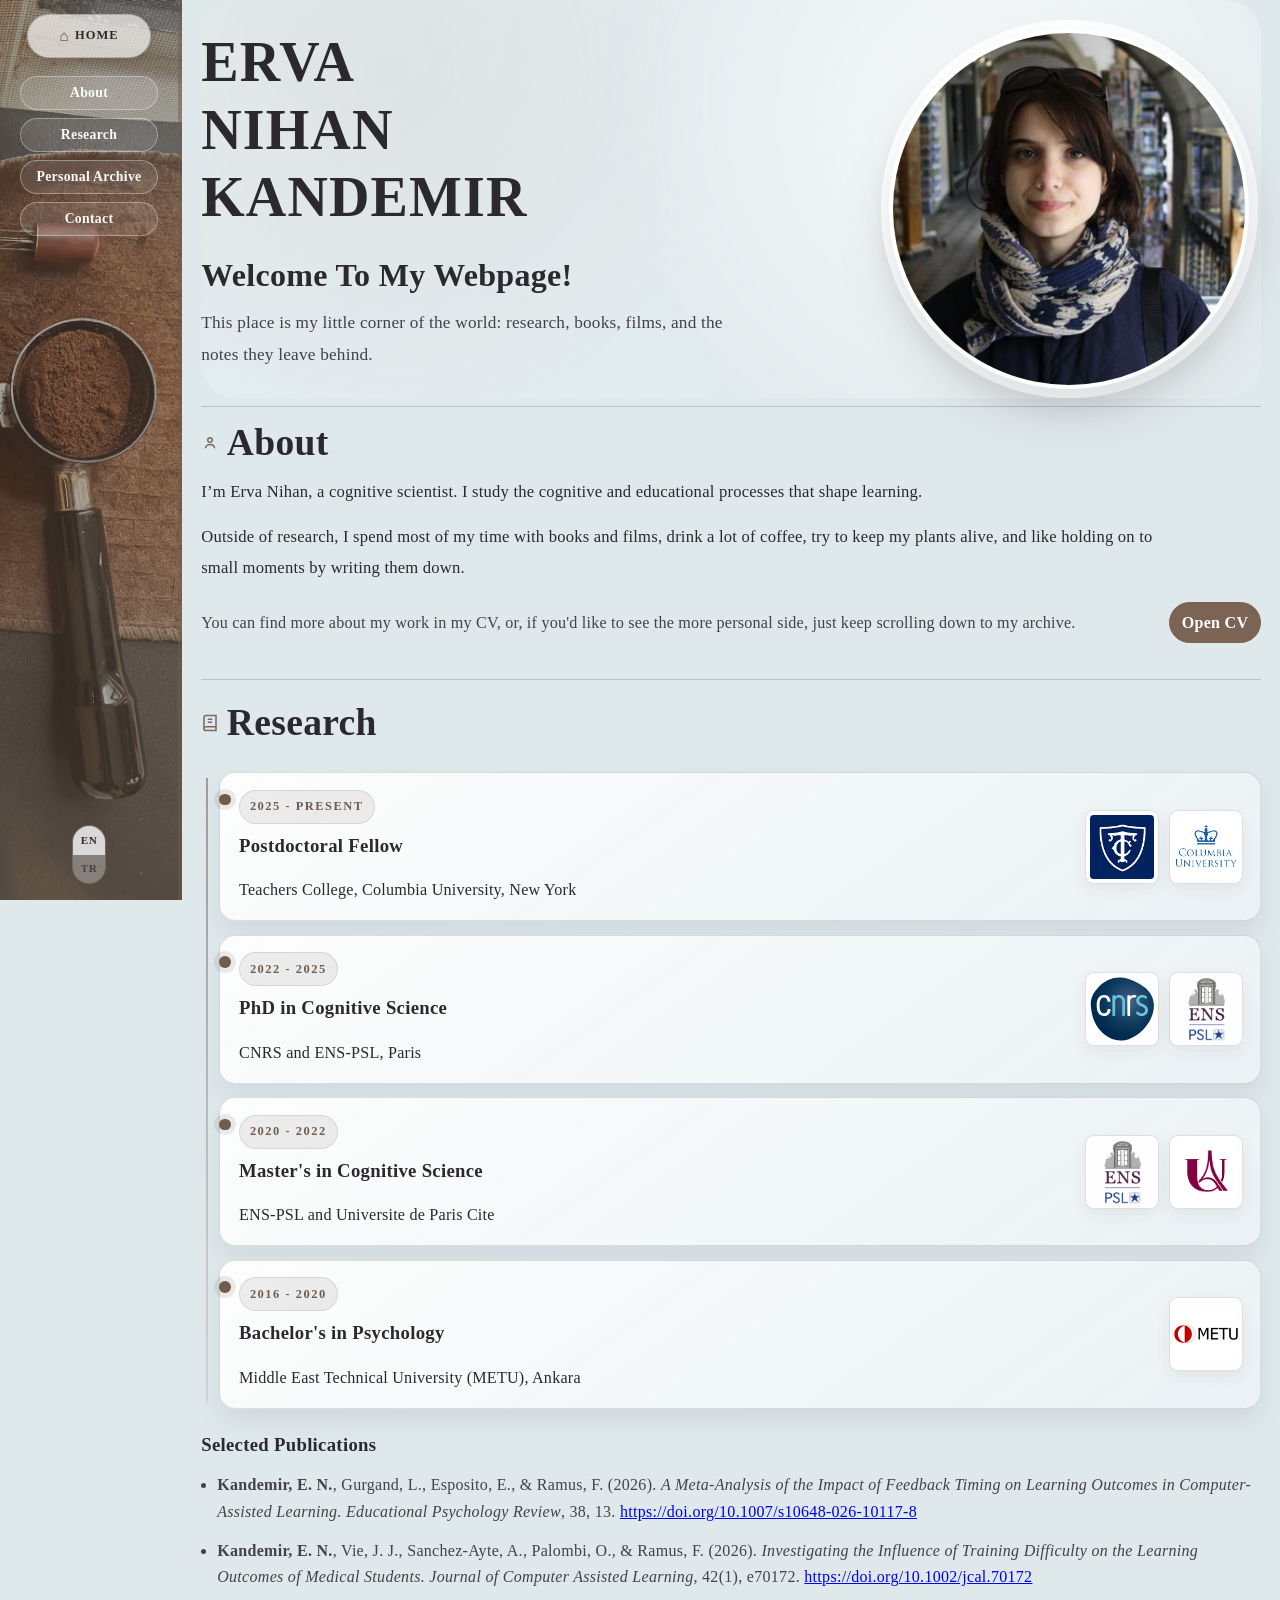
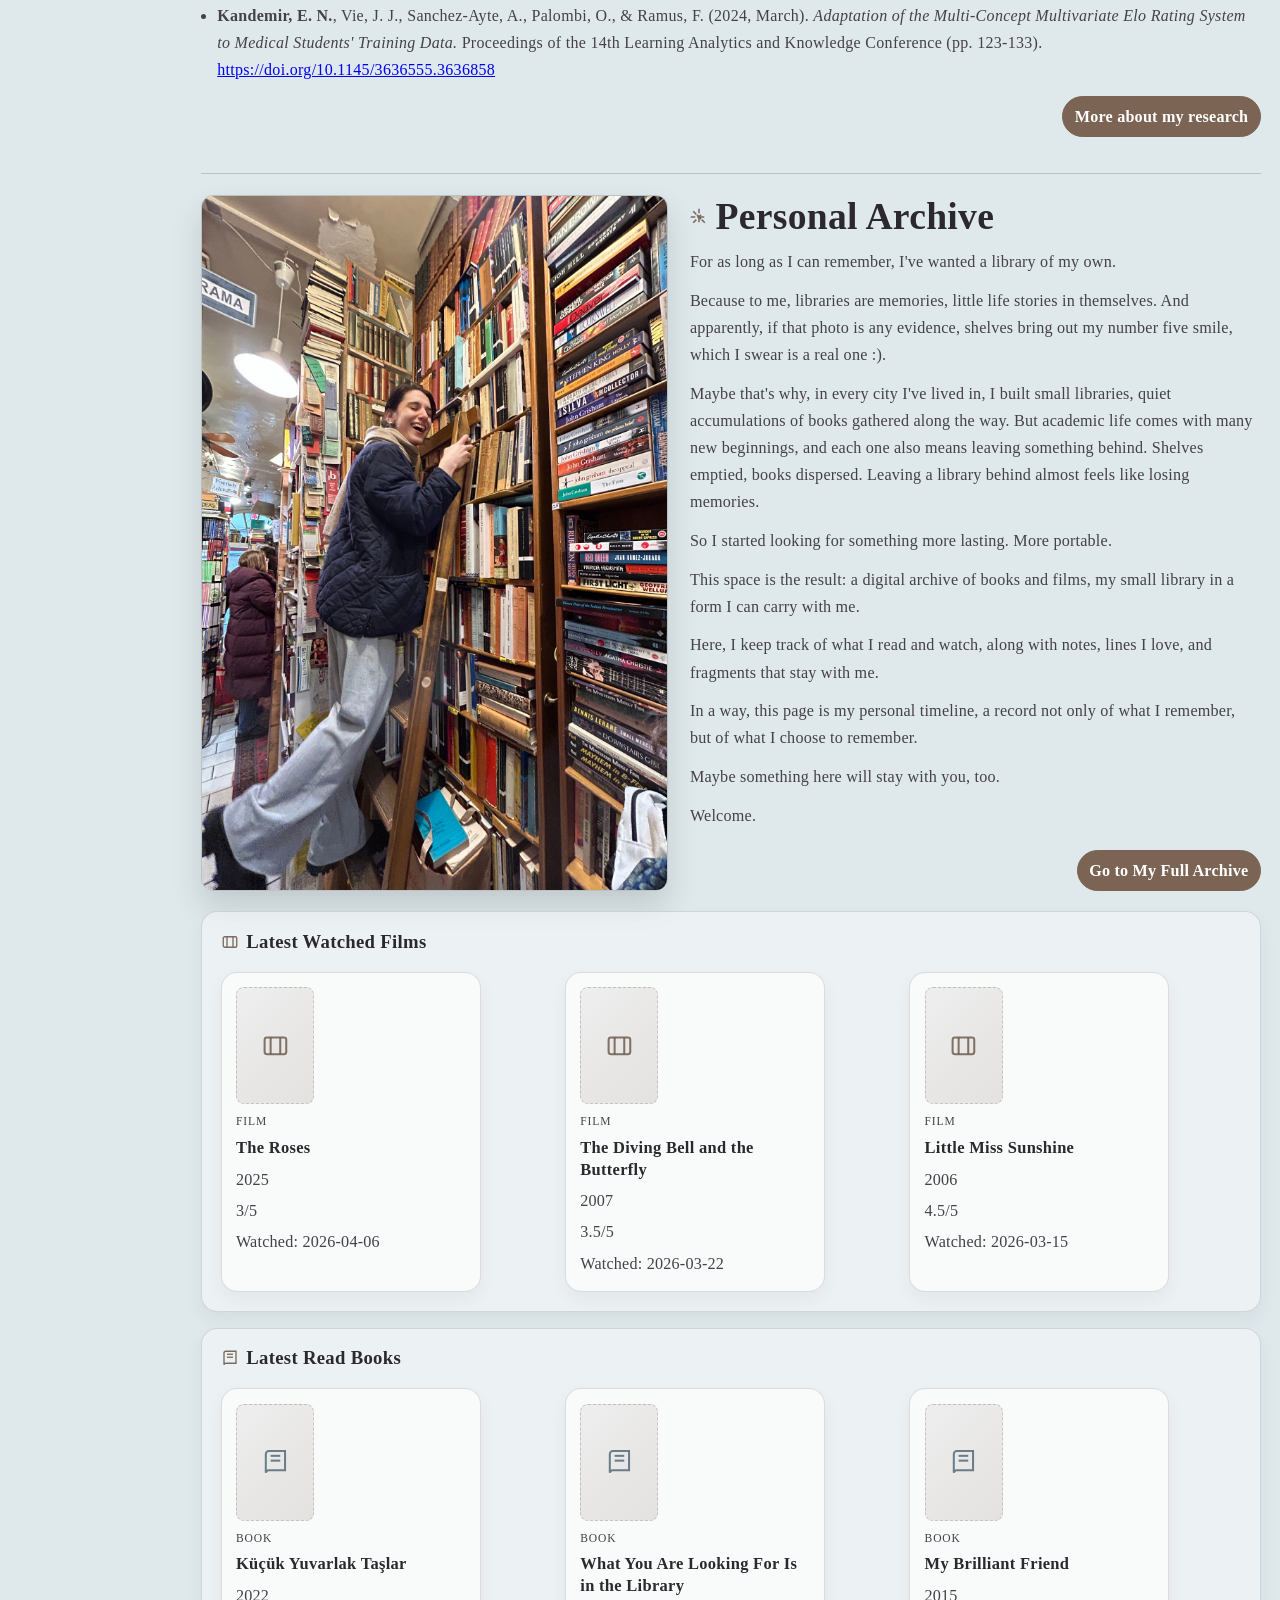
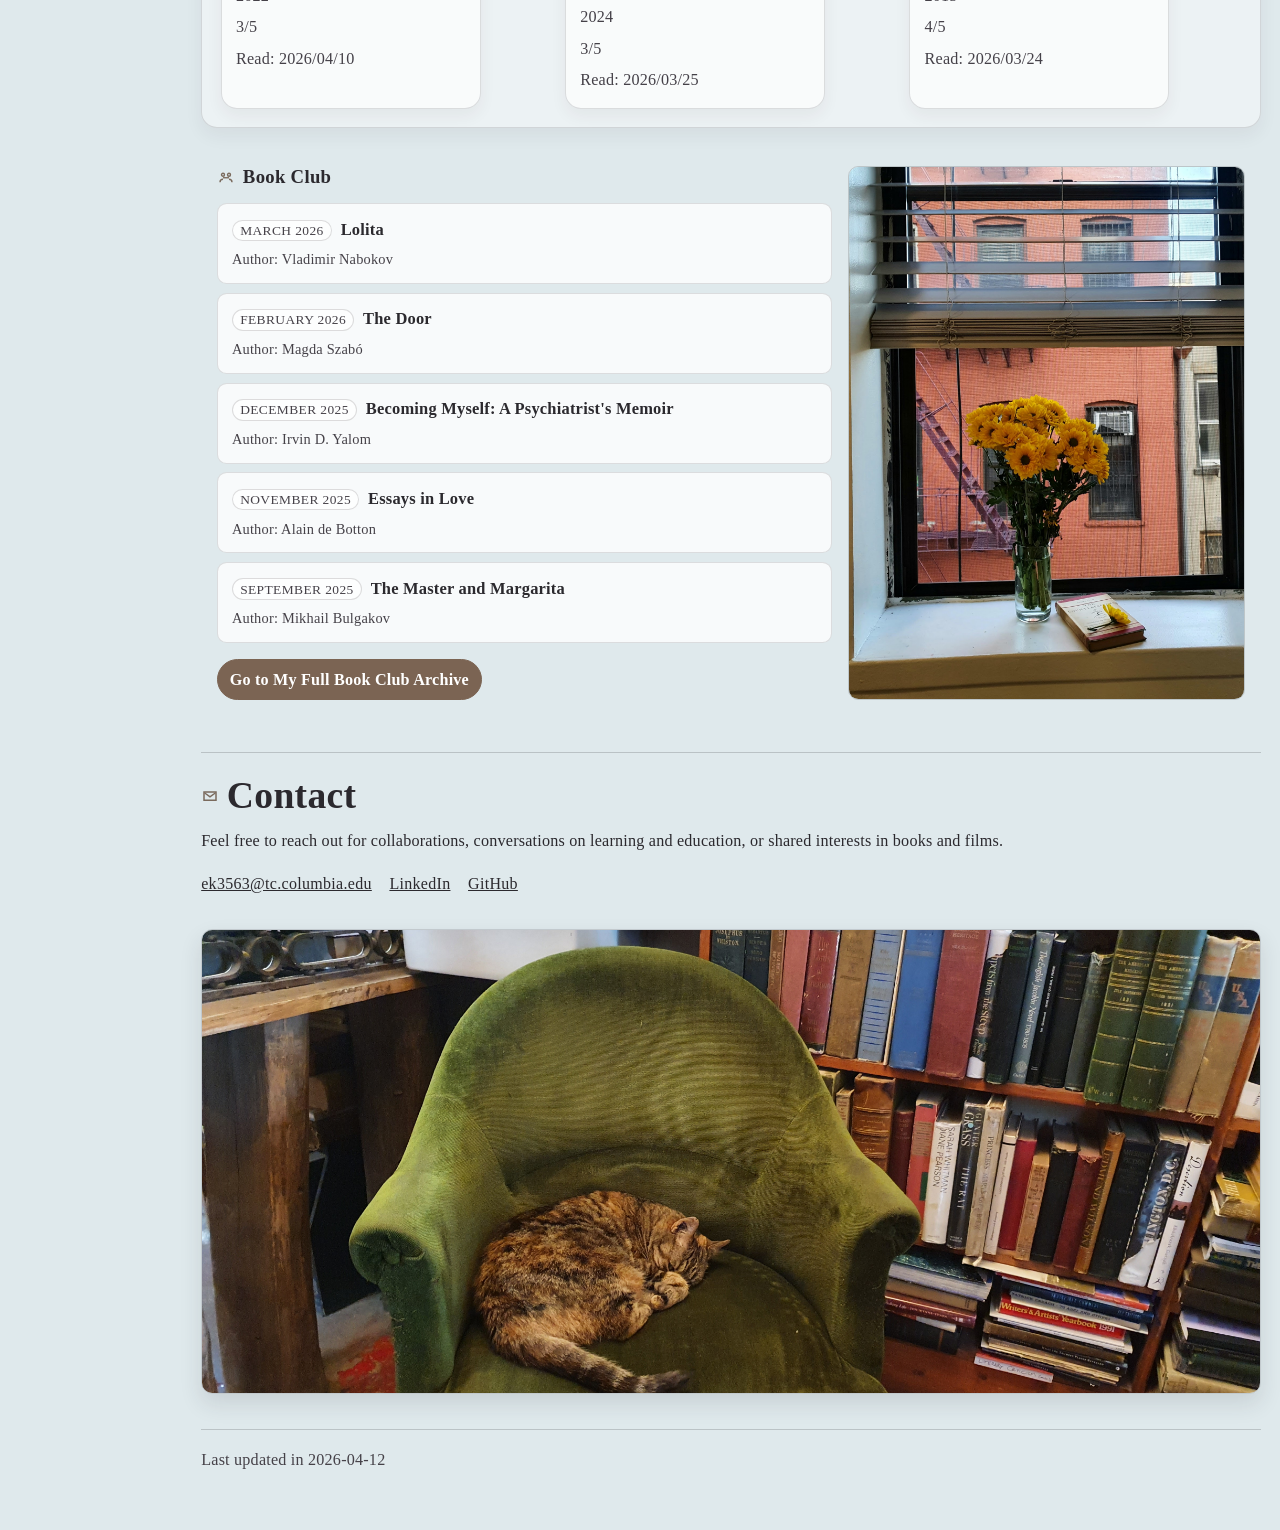
==== commit be7178aa: "cacheclean" ====
--- a/index.html
+++ b/index.html
@@ -8,9 +8,10 @@
       name="description"
       content="Personal website of Erva Nihan Kandemir: research, writing, and journal notes on films and books."
     />
+    <script src="asset-version.js"></script>
     <link rel="preconnect" href="https://fonts.googleapis.com" />
     <link rel="preconnect" href="https://fonts.gstatic.com" crossorigin />
-    <link rel="stylesheet" href="styles.css" />
+    <script>writeVersionedStylesheet("styles.css");</script>
   </head>
   <body>
     <div class="site-shell">
@@ -281,7 +282,7 @@
       </div>
     </div>
 
-    <script src="site-data.js"></script>
-    <script src="script.js"></script>
+    <script>writeVersionedScript("site-data.js");</script>
+    <script>writeVersionedScript("script.js");</script>
   </body>
 </html>
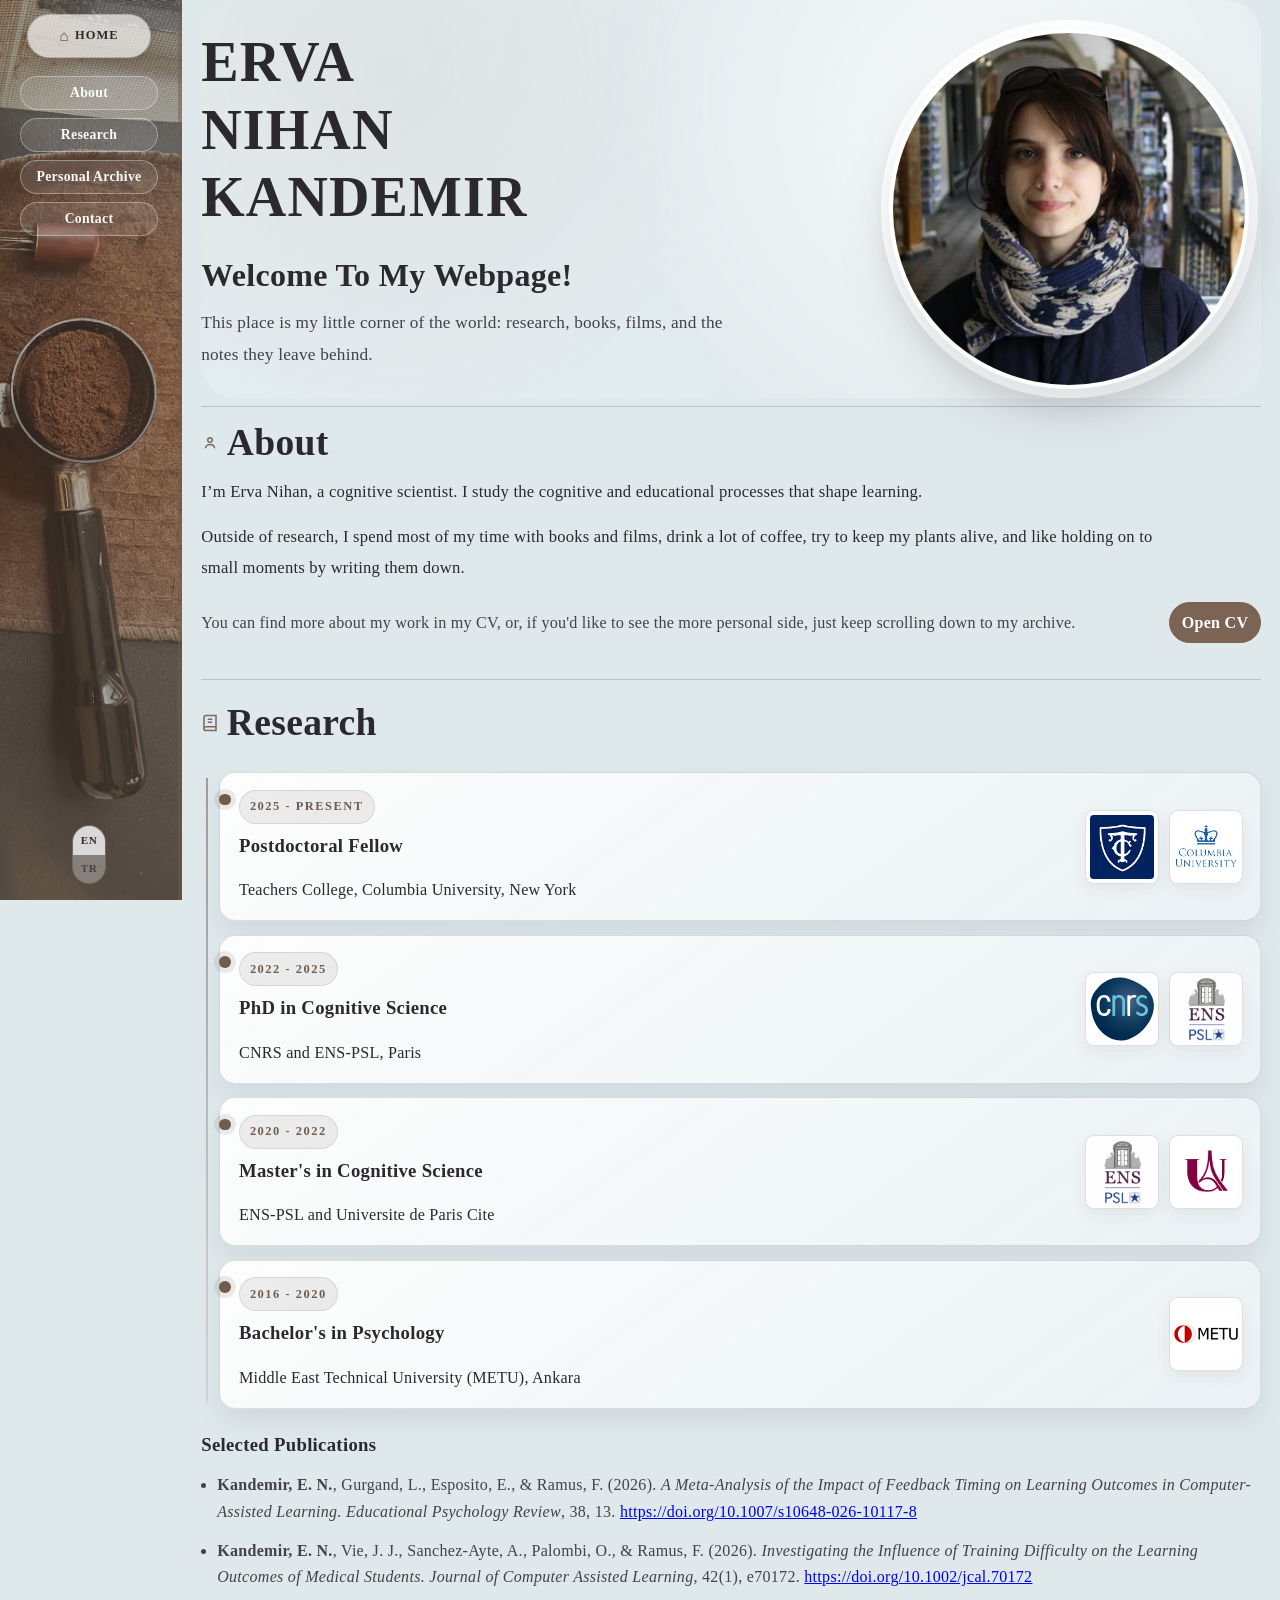
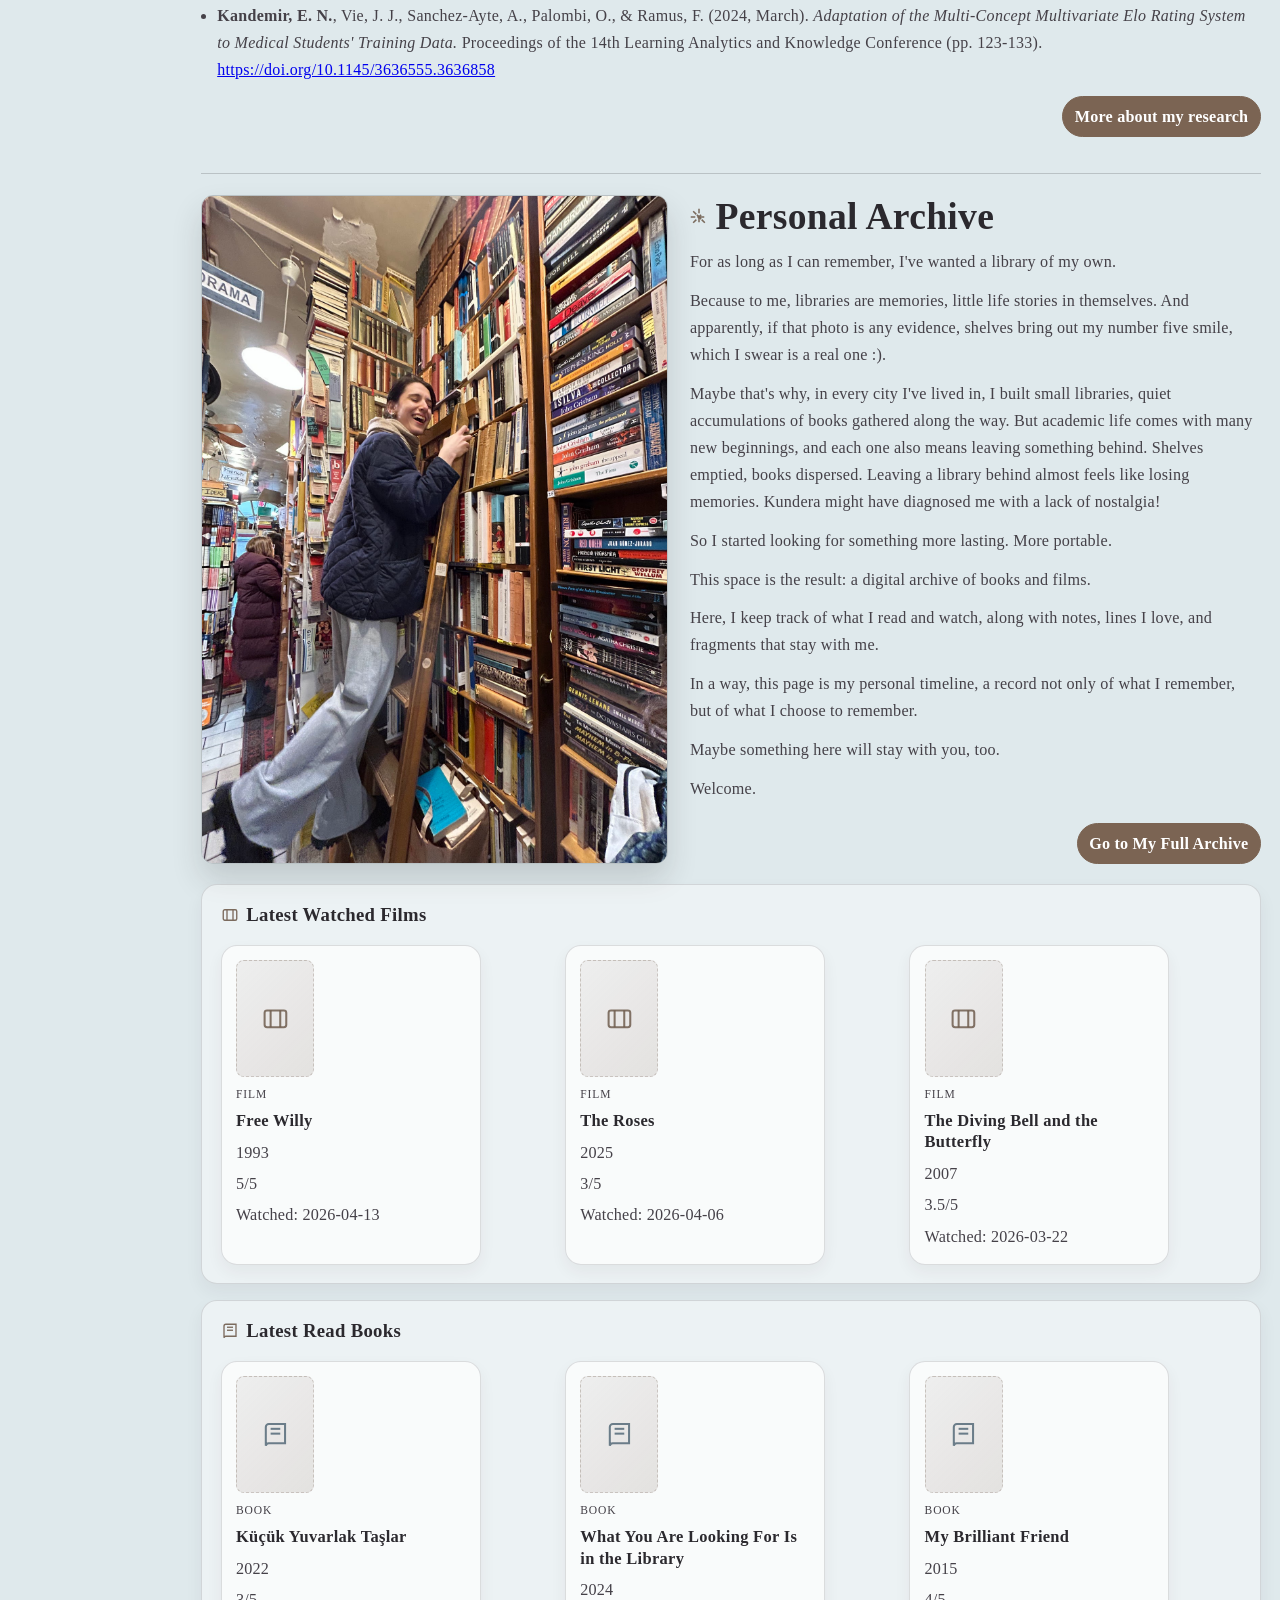
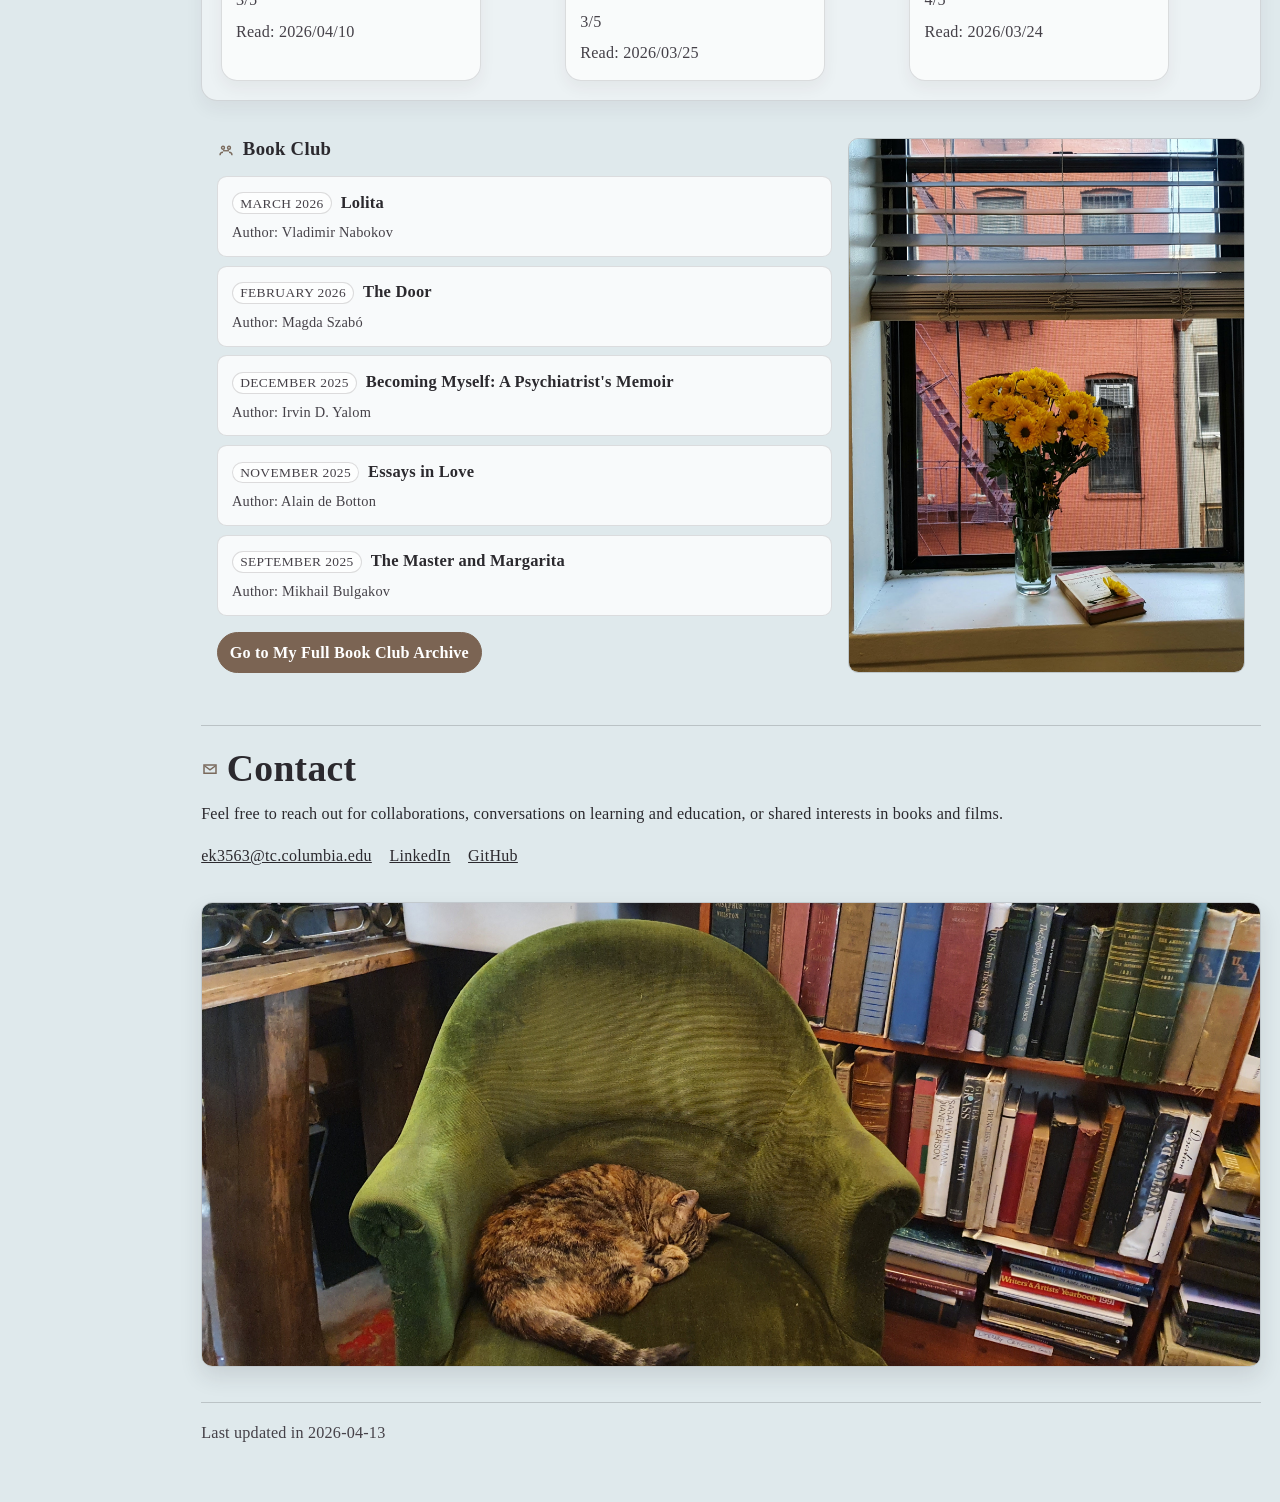
==== commit bc2ffb64: "faviconadded" ====
--- a/index.html
+++ b/index.html
@@ -9,6 +9,7 @@
       content="Personal website of Erva Nihan Kandemir: research, writing, and journal notes on films and books."
     />
     <script src="asset-version.js"></script>
+    <script>writeFaviconTags("assets/icons/favicon.svg", "assets/icons/favicon.png");</script>
     <link rel="preconnect" href="https://fonts.googleapis.com" />
     <link rel="preconnect" href="https://fonts.gstatic.com" crossorigin />
     <script>writeVersionedStylesheet("styles.css");</script>
@@ -186,10 +187,10 @@
                 </div>
                 <div class="archive-feature-text">
                   <p data-i18n="archiveIntro1">For as long as I can remember, I've wanted a library of my own.</p>
-                  <p data-i18n="archiveIntro2">Because to me, libraries are memories, little life stories on their own.</p>
-                  <p data-i18n="archiveIntro3">Maybe that's why, in every city I've lived in, I built small libraries, quiet accumulations of books gathered along the way. But each new beginning also meant leaving something behind. Shelves emptied, books dispersed. Leaving a library behind almost feels like losing memories.</p>
+                  <p data-i18n="archiveIntro2">Because to me, libraries are memories, little life stories in themselves. And apparently, if that photo is any evidence, shelves bring out my number five smile, which I swear is a real one :).</p>
+                  <p data-i18n="archiveIntro3">Maybe that's why, in every city I've lived in, I built small libraries, quiet accumulations of books gathered along the way. But academic life comes with many new beginnings, and each one also means leaving something behind. Shelves emptied, books dispersed. Leaving a library behind almost feels like losing memories. Kundera might have diagnosed me with a lack of nostalgia!</p>
                   <p data-i18n="archiveIntro4">So I started looking for something more lasting. More portable.</p>
-                  <p data-i18n="archiveIntro5">This space is the result: a digital archive of books and films, my own small library, reimagined.</p>
+                  <p data-i18n="archiveIntro5">This space is the result: a digital archive of books and films.</p>
                   <p data-i18n="archiveIntro6">Here, I keep track of what I read and watch, along with notes, lines I love, and fragments that stay with me.</p>
                   <p data-i18n="archiveIntro7">In a way, this page is my personal timeline, a record not only of what I remember, but of what I choose to remember.</p>
                   <p data-i18n="archiveIntro8">Maybe something here will stay with you, too.</p>
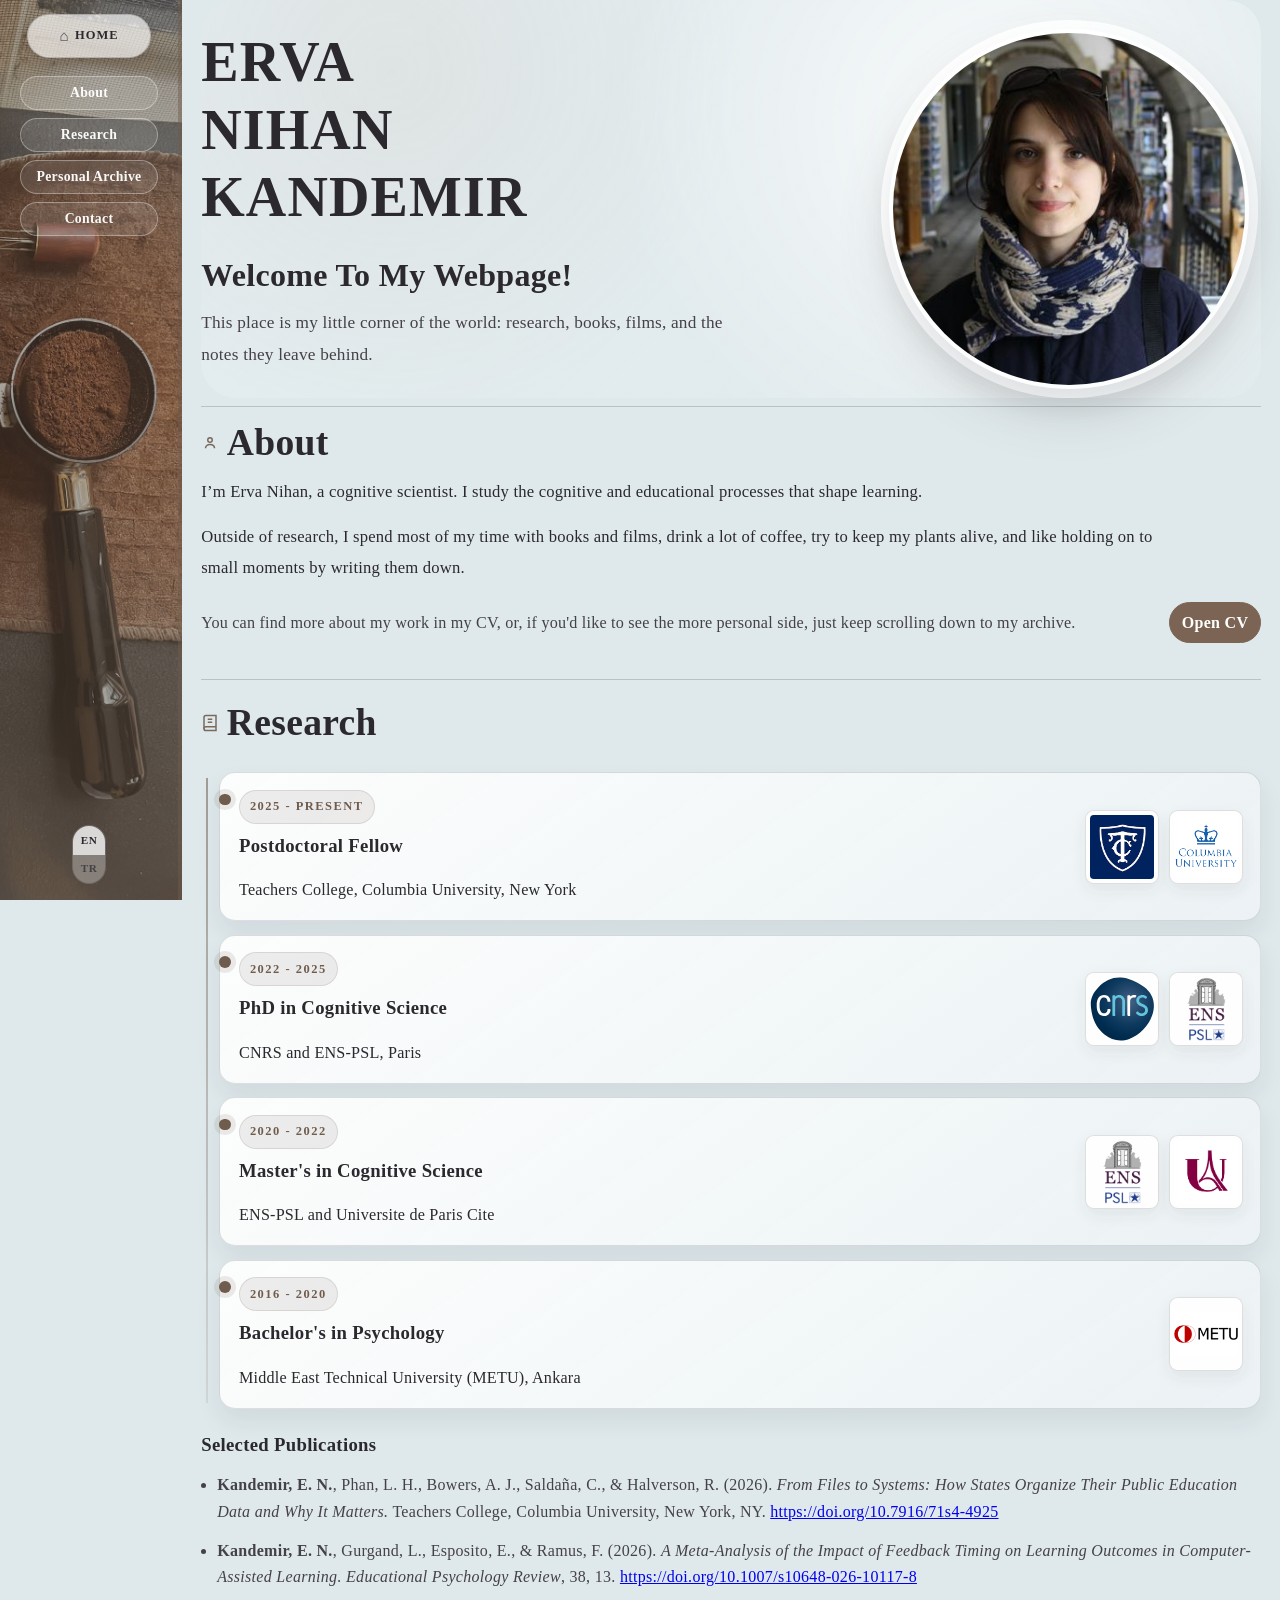
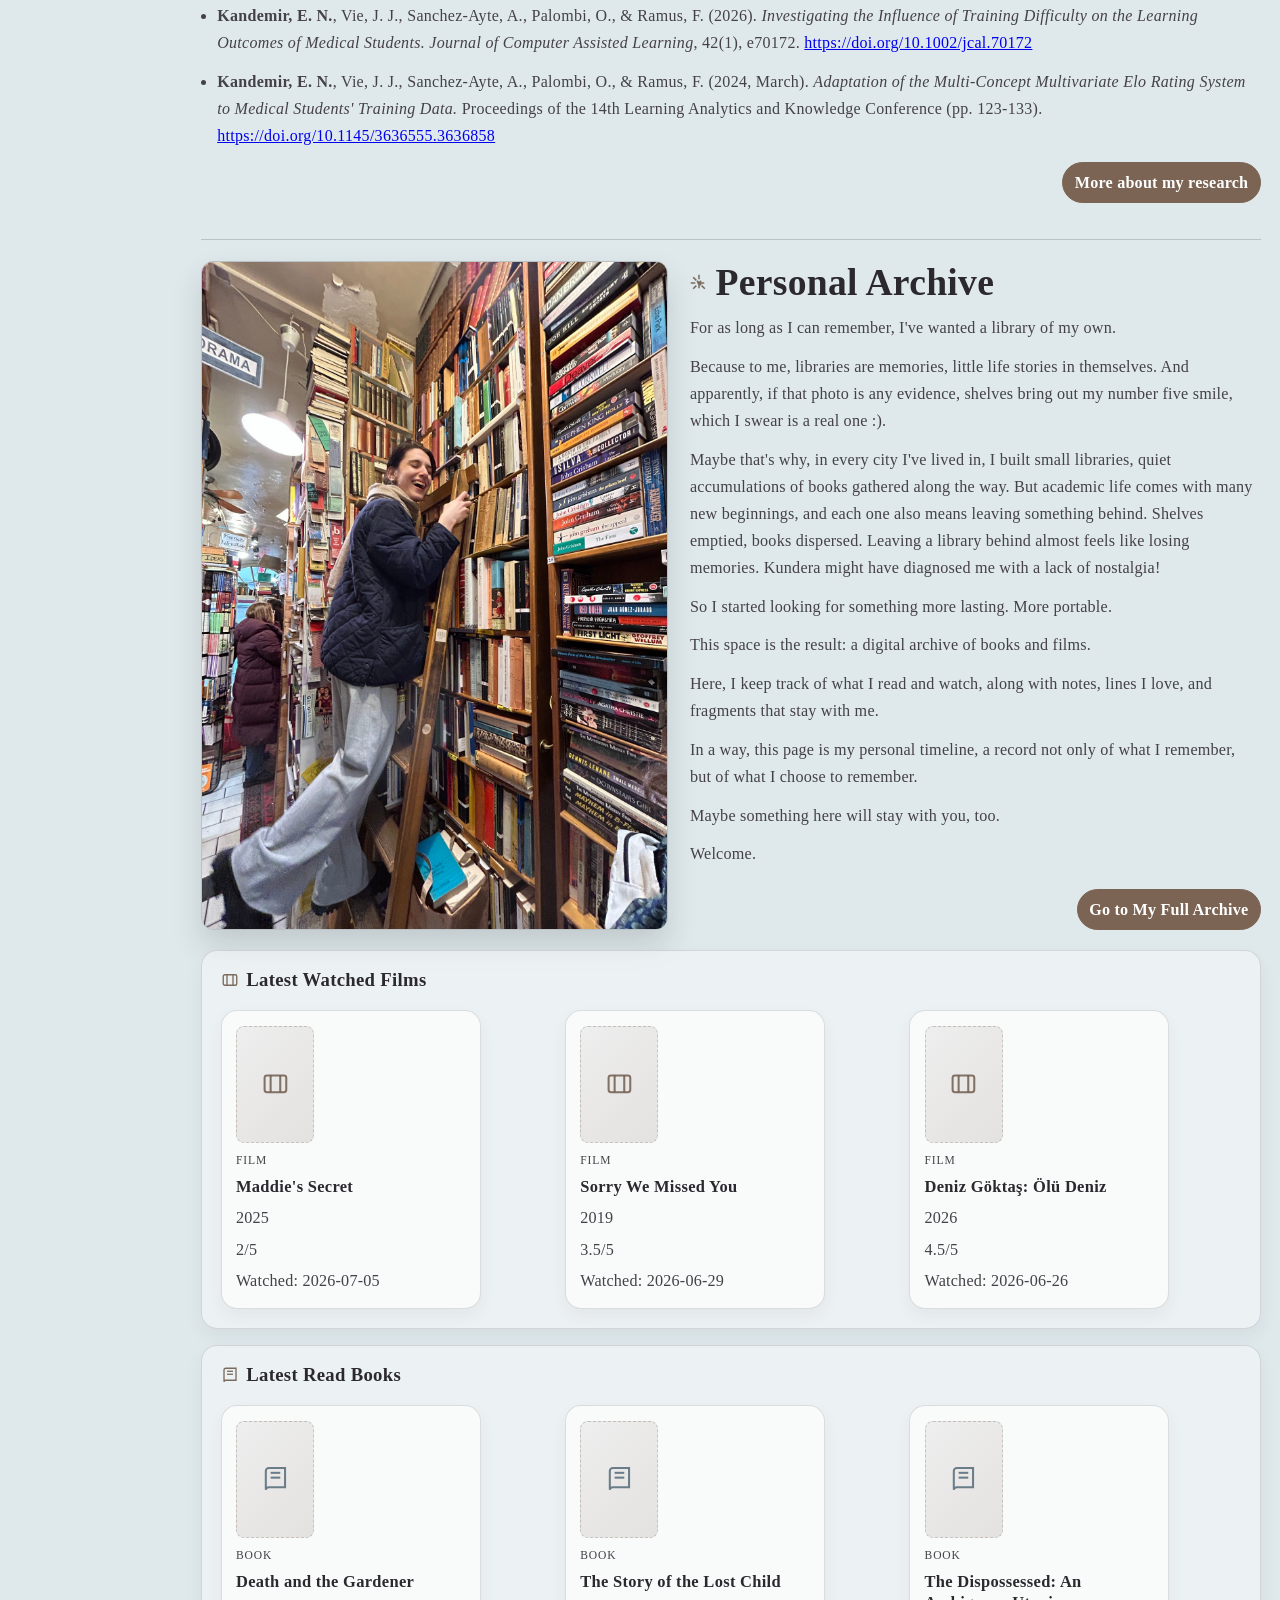
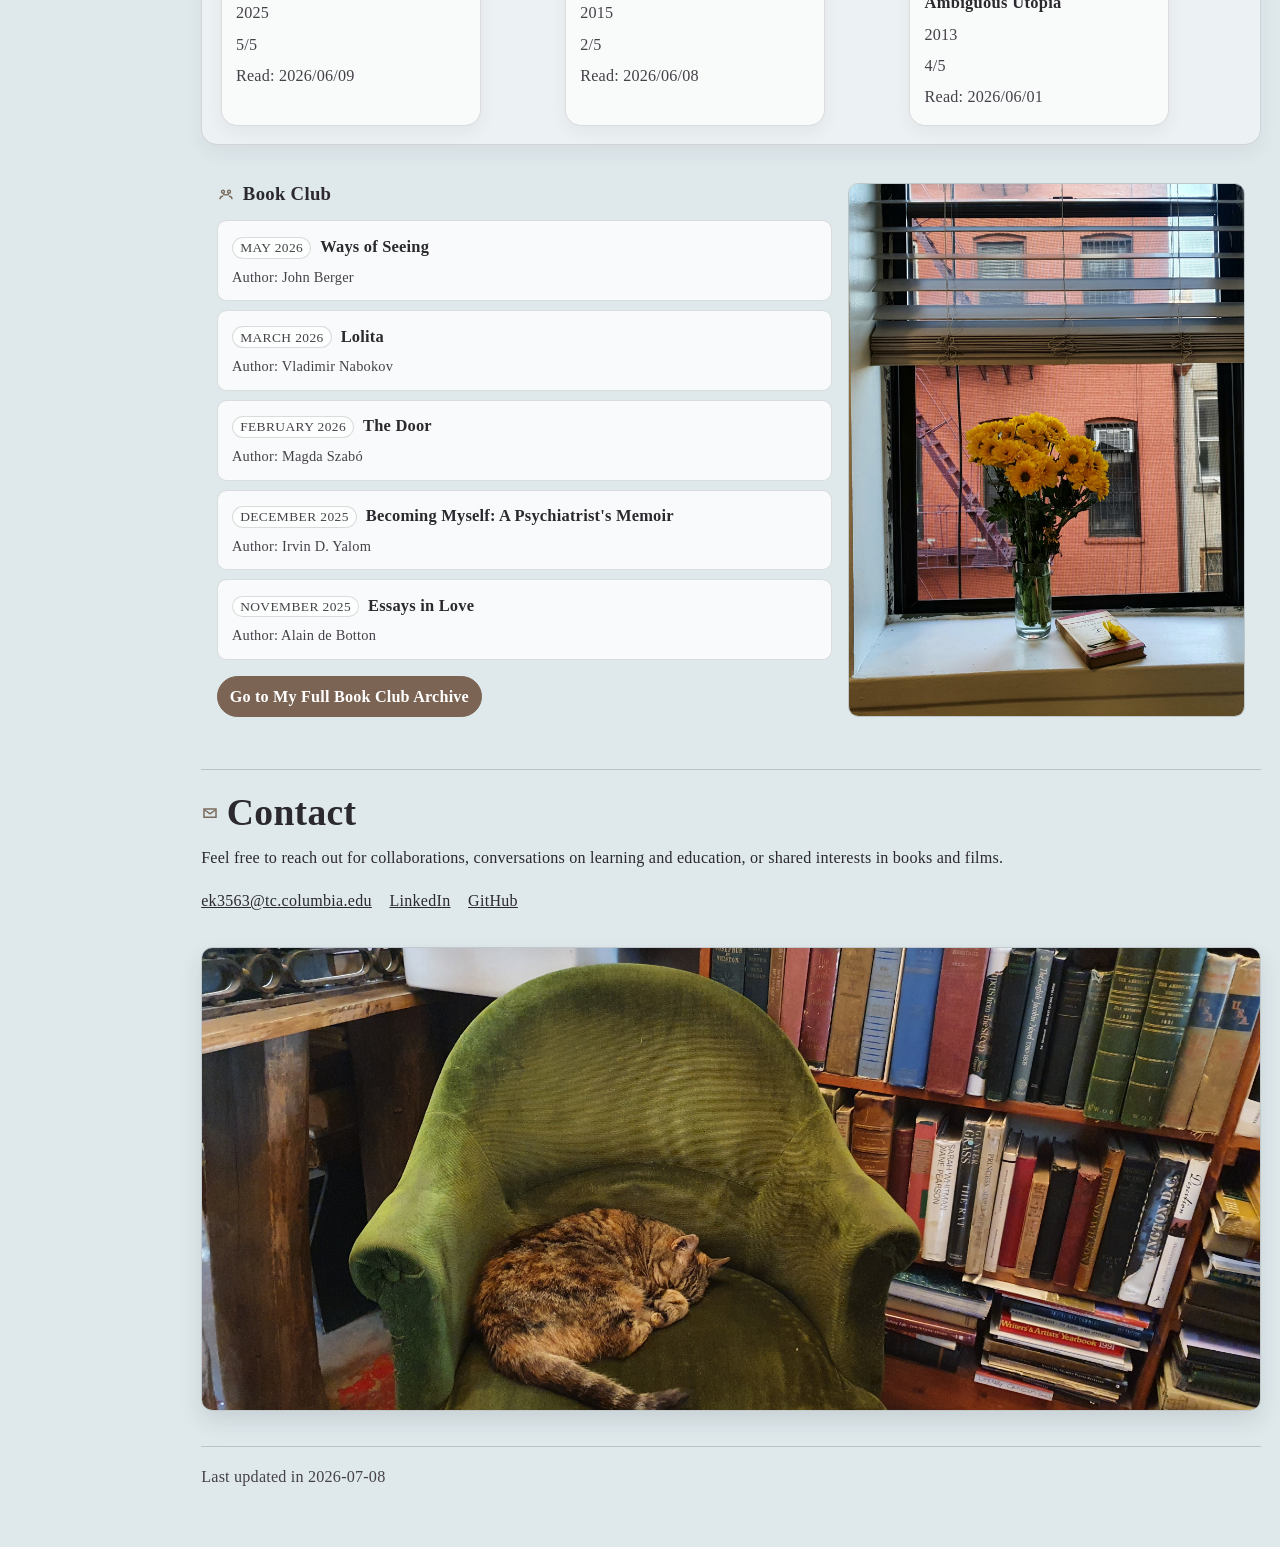
==== commit 2d813e8d: "updated_08072026_2" ====
--- a/index.html
+++ b/index.html
@@ -138,6 +138,14 @@
               <h3 data-i18n="publicationTitle">Selected Publications</h3>
               <ul>
                 <li>
+                  <strong>Kandemir, E. N.</strong>, Phan, L. H., Bowers, A. J., Saldaña, C., &amp; Halverson, R. (2026).
+                  <em>From Files to Systems: How States Organize Their Public Education Data and Why It Matters.</em>
+                  Teachers College, Columbia University, New York, NY.
+                  <a href="https://doi.org/10.7916/71s4-4925" target="_blank" rel="noreferrer"
+                    >https://doi.org/10.7916/71s4-4925</a
+                  >
+                </li>
+                <li>
                   <strong>Kandemir, E. N.</strong>, Gurgand, L., Esposito, E., &amp; Ramus, F. (2026).
                   <em>A Meta-Analysis of the Impact of Feedback Timing on Learning Outcomes in Computer-Assisted Learning.</em>
                   <em>Educational Psychology Review</em>, 38, 13.
